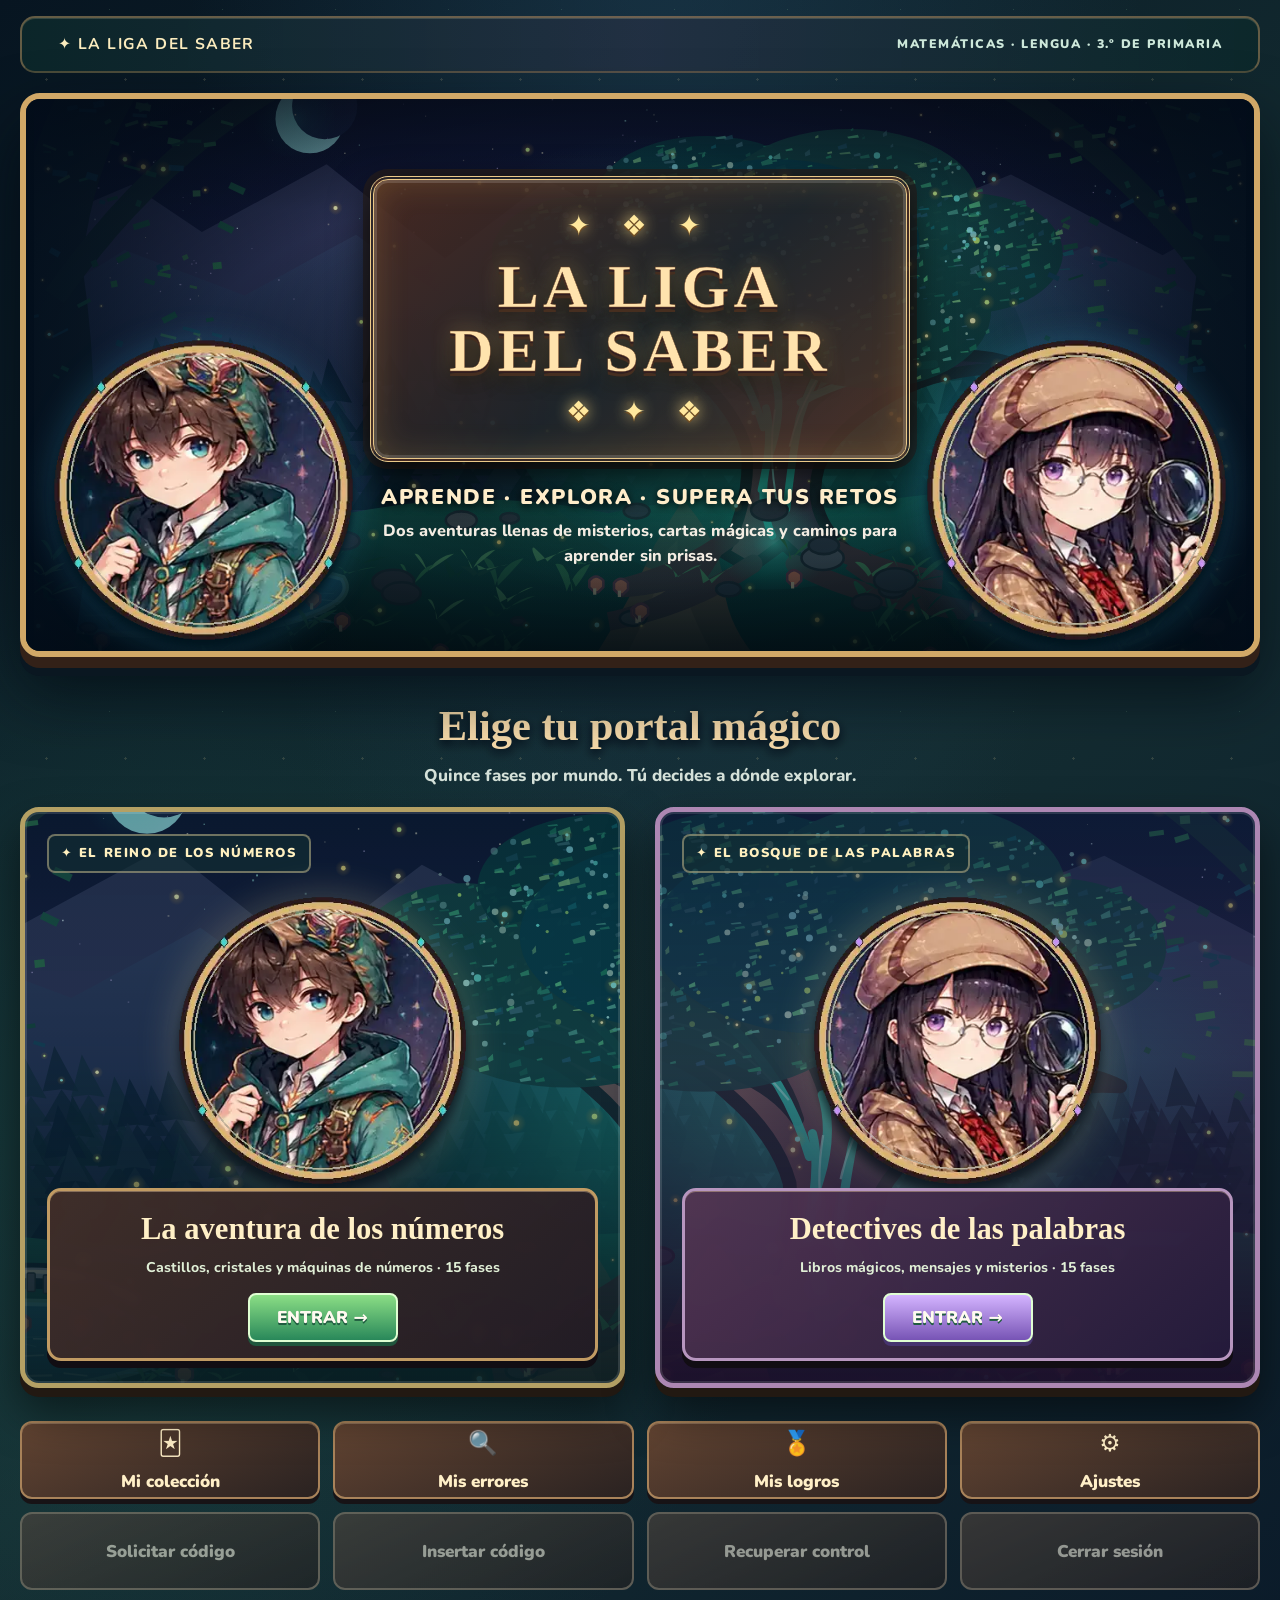
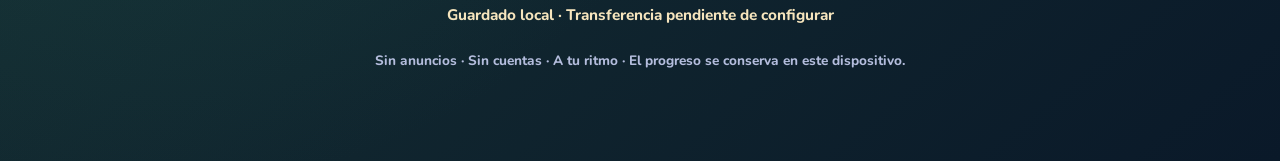
==== index.html @ 8eaca949 "art: show matched anime portraits throughout the game instead of simplified sprites" ====
<!doctype html>
<html lang="es"><head><meta charset="utf-8"><meta name="viewport" content="width=device-width,initial-scale=1,viewport-fit=cover"><meta name="theme-color" content="#112d2d">
<meta name="description" content="La Liga del Saber: aventuras mágicas de Matemáticas y Lengua, con 15 fases por asignatura y cartas coleccionables.">
<link rel="icon" type="image/svg+xml" href="./assets/favicon.svg"><title>La Liga del Saber · El bosque mágico</title>
<link rel="stylesheet" href="./estilos.css"><link rel="stylesheet" href="./visual.css"><link rel="stylesheet" href="./acabados.css"><link rel="stylesheet" href="./tema-pixel.css"><link rel="stylesheet" href="./mejora-v2.css"><link rel="manifest" href="./manifest.webmanifest"><link rel="stylesheet" href="./tema-ilustrado-v3.css">
</head><body class="home home-pixel">
<main class="homepage">
<header class="pixel-home-topbar"><strong>✦ LA LIGA DEL SABER</strong><small>MATEMÁTICAS · LENGUA · 3.º DE PRIMARIA</small></header>
<section class="pixel-hero" aria-labelledby="pixel-home-title">
<img class="pixel-home-guide tiko" src="./assets/personajes/tiko-retrato.webp" alt="" width="240" height="270" decoding="async">
<div class="pixel-hero-content"><div class="pixel-logo"><span class="pixel-star" aria-hidden="true">✦ ❖ ✦</span><h1 id="pixel-home-title">LA LIGA<br>DEL SABER</h1><span class="pixel-star" aria-hidden="true">❖ ✦ ❖</span></div>
<p class="pixel-slogan">APRENDE · EXPLORA · SUPERA TUS RETOS</p>
<p class="pixel-slogan-sub">Dos aventuras llenas de misterios, cartas mágicas y caminos para aprender sin prisas.</p></div>
<img class="pixel-home-guide nara" src="./assets/personajes/nara-retrato.webp" alt="" width="240" height="270" decoding="async">
</section>
<section aria-labelledby="portal-title"><div class="pixel-world-header"><h2 id="portal-title">Elige tu portal mágico</h2><p>Quince fases por mundo. Tú decides a dónde explorar.</p></div>
<div class="pixel-world-grid">
<a class="pixel-portal math" href="./matematicas-sda1.html" aria-label="Entrar en La aventura de los números, Matemáticas">
<span class="pixel-portal-label">✦ EL REINO DE LOS NÚMEROS</span><img class="pixel-portal-art" src="./assets/personajes/tiko-retrato.webp" alt="" width="240" height="270" decoding="async">
<div class="pixel-portal-footer"><h3>La aventura de los números</h3><p>Castillos, cristales y máquinas de números · 15 fases</p><span class="pixel-enter">ENTRAR →</span></div></a>
<a class="pixel-portal lang" href="./lengua-sda1.html" aria-label="Entrar en Detectives de las palabras, Lengua">
<span class="pixel-portal-label">✦ EL BOSQUE DE LAS PALABRAS</span><img class="pixel-portal-art" src="./assets/personajes/nara-retrato.webp" alt="" width="240" height="270" decoding="async">
<div class="pixel-portal-footer"><h3>Detectives de las palabras</h3><p>Libros mágicos, mensajes y misterios · 15 fases</p><span class="pixel-enter">ENTRAR →</span></div></a>
</div></section>
<nav class="pixel-home-menu" aria-label="Accesos a colección, errores, progreso y configuración">
<button type="button" data-liga-open="collection"><span aria-hidden="true">🃏</span>Mi colección</button>
<button type="button" data-liga-open="errors"><span aria-hidden="true">🔍</span>Mis errores</button>
<button type="button" data-liga-open="progress"><span aria-hidden="true">🏅</span>Mis logros</button>
<button type="button" data-liga-open="settings"><span aria-hidden="true">⚙️</span>Ajustes</button>
<button type="button" data-sync="request" disabled>Solicitar código</button><button type="button" data-sync="insert" disabled>Insertar código</button><button type="button" data-sync="recovery" disabled>Recuperar control</button><button type="button" data-sync="logout" disabled>Cerrar sesión</button></nav><p id="liga-sync-status" class="liga-sync-status" role="status">Guardado local. Transferencia pendiente de configurar.</p>
<footer class="pixel-home-footer">Sin anuncios · Sin cuentas · A tu ritmo · El progreso se conserva en este dispositivo.</footer>
</main><script src="./efectos.js"></script><script src="./datos-cartas.js"></script><script src="./coleccion.js"></script><script src="./sync-config.js"></script><script src="./sincronizacion.js"></script><script src="./pwa.js"></script></body></html>
---- estilos.css ----
@import url('https://fonts.googleapis.com/css2?family=Nunito:wght@400;500;600;700;800;900;1000&display=swap');
:root{font-family:Nunito,system-ui,-apple-system,"Segoe UI",sans-serif;color:#202747;font-size:17px;line-height:1.5;font-synthesis:none}
*{box-sizing:border-box}html{scroll-behavior:smooth}body{margin:0;min-height:100vh}button,input,textarea,select{font:inherit}button,a{ -webkit-tap-highlight-color:transparent}button{cursor:pointer}button:disabled{cursor:default;opacity:.65}a{color:inherit} :focus-visible{outline:4px solid #ffb83f!important;outline-offset:3px} [hidden]{display:none!important}
.home{background:radial-gradient(circle at 12% 5%,#26377c 0,transparent 28%),radial-gradient(circle at 95% 95%,#462c81 0,transparent 35%),#171b44;color:#fff}
.homepage{max-width:1120px;margin:auto;padding:25px 20px 35px}.home-stars{text-align:center;letter-spacing:27px;color:#ffcf75;opacity:.7}.home-header{text-align:center;margin:22px auto 38px}.eyebrow{display:inline-block;padding:7px 15px;border:1px solid #ffffff4d;border-radius:40px;font-size:.78rem;letter-spacing:.12em;font-weight:900;color:#fff3cc}.home-header h1{font-size:clamp(2.8rem,7vw,5.5rem);line-height:1.06;margin:16px auto;font-weight:1000;letter-spacing:-.06em}.home-header em{color:#ffcb69;font-style:normal}.home-header p{color:#d6def8;font-size:clamp(1rem,2.5vw,1.2rem);max-width:620px;margin:auto}
.world-grid{display:grid;grid-template-columns:repeat(2,minmax(0,1fr));gap:25px}.world-card{position:relative;overflow:hidden;display:flex;flex-direction:column;align-items:flex-start;background:#f2f7ff;color:#152f56;padding:25px 30px 28px;text-decoration:none;border-radius:30px;min-height:505px;box-shadow:0 17px 0 #0002,0 22px 50px #0005;transition:transform .2s}.world-card:hover{transform:translateY(-5px)}.math-world{background:linear-gradient(160deg,#dff8ff 0%,#eef7ff 55%,#b6dbff 100%)}.lang-world{background:linear-gradient(160deg,#ffdfec 0%,#fff1f5 60%,#edccff 100%)}.world-badge{font-weight:900;letter-spacing:.07em;font-size:.68rem;border-radius:20px;padding:8px 12px;background:#ffffffc0}.world-illustration{position:relative;align-self:center;width:min(100%,360px);height:190px;margin:16px 0 8px}.hero-planet{position:absolute;inset:22px 70px 8px;border-radius:45% 45% 42% 40%;background:linear-gradient(140deg,#ffdc71,#ff8a40);transform:rotate(-8deg);display:grid;place-items:center;font-weight:1000;font-size:2.6rem;letter-spacing:.05em;color:#633c12;box-shadow:inset -13px -15px 0 #e469352b,0 16px 23px #b6705760}.hero-planet.book{background:linear-gradient(140deg,#a577ff,#f47ca6);color:white;transform:rotate(8deg);border-radius:25px;box-shadow:inset -13px -12px 0 #623b9929,0 16px 23px #ac6a9f5e}.planet{position:absolute;z-index:2;display:grid;place-items:center;border-radius:50%;font-weight:1000;box-shadow:0 7px 18px #0002}.orbit-one{left:27px;top:6px;width:67px;height:67px;background:#fff;color:#4c66a3;font-size:2rem;transform:rotate(-12deg)}.orbit-two{right:21px;top:12px;width:55px;height:55px;background:#ffd666;color:#743a5f;font-size:2rem}.orbit-three{right:45px;bottom:4px;width:60px;height:60px;background:#fff;color:#bb4c83;font-size:2rem}.world-label{font-size:.75rem;font-weight:1000;letter-spacing:.13em;color:#5172a2}.lang-world .world-label{color:#92527c}.world-card h2{font-size:clamp(2.2rem,5vw,3.1rem);letter-spacing:-.05em;line-height:1.1;margin:7px 0;font-weight:1000}.world-card p{margin:7px 0 25px;font-weight:700;color:#576583;flex:1}.world-button{display:flex;justify-content:space-between;gap:12px;align-items:center;width:100%;padding:14px 17px;background:#315ddd;color:#fff;border-radius:15px;font-weight:1000;text-align:center;box-shadow:0 5px 0 #143a91}.lang-world .world-button{background:#9a4ab9;box-shadow:0 5px 0 #6a2789}.home-tip{max-width:700px;margin:36px auto 25px;border:1px solid #ffffff40;border-radius:16px;padding:14px 20px;text-align:center;color:#e4eaff}.homepage footer{text-align:center;color:#b4bddd;font-size:.8rem}
.game{--accent:#286bda;--dark:#173b79;--light:#e7f4ff;background:linear-gradient(145deg,#e7f4ff,#f7faff 43%,#fff3d8);color:#1a2d52}.lang-game{--accent:#9754c6;--dark:#673586;--light:#f6e9ff;background:linear-gradient(145deg,#f7ebff,#fff9ff 55%,#ffe9e0)}
.game-container{max-width:1050px;margin:auto;padding:16px 17px 60px}.game-header{background:#fff;border-radius:21px;padding:13px 18px;box-shadow:0 5px 22px #264b9117;display:flex;gap:14px;justify-content:space-between;align-items:center;flex-wrap:wrap}.brand{display:flex;align-items:center;gap:11px;text-decoration:none}.brand-logo{background:var(--accent);width:45px;height:45px;border-radius:14px;color:white;font-size:1.5rem;display:grid;place-items:center;box-shadow:0 4px 0 #0002}.brand strong{font-weight:1000;display:block;font-size:1.1rem;line-height:1.1}.brand small{font-size:.73rem;color:#78839a;font-weight:900;letter-spacing:.04em}.header-actions{display:flex;gap:9px;align-items:center;flex-wrap:wrap}.pill-info{background:var(--light);border-radius:20px;padding:7px 12px;color:var(--dark);font-weight:1000;font-size:.83rem}.icon-button{background:#f4f6fc;color:#324667;border:0;border-radius:11px;min-height:43px;padding:8px 12px;font-size:.85rem;font-weight:900}.icon-button:hover{background:#e8ebf9}.hero-game{text-align:center;padding:38px 10px 25px}.hero-game .overline{font-weight:1000;letter-spacing:.13em;font-size:.77rem;color:var(--accent)}.hero-game h1{font-size:clamp(2.2rem,5.4vw,4rem);line-height:1.1;letter-spacing:-.045em;font-weight:1000;margin:10px 0}.hero-game p{font-size:1.1rem;color:#60708d;max-width:640px;margin:13px auto}.mascot{display:inline-grid;place-items:center;margin:4px;background:linear-gradient(135deg,#ffde8d,#ff8f79);border-radius:35% 35% 40% 42%;width:105px;height:105px;transform:rotate(-5deg);font-size:3.6rem;box-shadow:0 10px 0 #be6b4d28}.lang-game .mascot{background:linear-gradient(135deg,#e4b1ff,#ffb0c4)}
.primary-btn,.secondary-btn,.choice,.tag-btn{border:0;border-radius:15px;padding:12px 19px;font-weight:1000;min-height:49px;transition:transform .15s,background .15s}.primary-btn{background:var(--accent);color:white;box-shadow:0 5px 0 color-mix(in srgb,var(--accent),#000 35%)}.primary-btn:hover:not(:disabled){transform:translateY(-2px)}.secondary-btn{background:white;color:var(--dark);border:2px solid #dbe3f2}.secondary-btn:hover:not(:disabled){background:var(--light)}.tag-btn{background:var(--light);color:var(--dark);padding:9px 15px;min-height:42px}.action-row{display:flex;gap:12px;align-items:center;justify-content:center;flex-wrap:wrap;margin-top:18px}
.menu-grid{display:grid;grid-template-columns:repeat(3,minmax(0,1fr));gap:15px;margin:19px auto}.menu-card{background:#fff;border:2px solid #e4e9f6;border-radius:24px;padding:22px 18px;text-align:left;min-height:172px;display:flex;flex-direction:column;align-items:flex-start;gap:9px;color:#1e3153;transition:transform .15s,border-color .15s;box-shadow:0 6px 0 #2139770d}.menu-card:hover{transform:translateY(-3px);border-color:var(--accent)}.menu-card .card-icon{font-size:2.25rem;line-height:1.1}.menu-card strong{font-size:1.16rem;line-height:1.2;font-weight:1000}.menu-card span:last-child{font-size:.85rem;color:#6b7792;line-height:1.3;font-weight:700}.section-title{margin:24px 0 15px;font-weight:1000;font-size:clamp(1.65rem,4vw,2.45rem);letter-spacing:-.03em}.section-lead{color:#667490;margin:0 0 20px}.back-line{display:flex;gap:10px;align-items:center;justify-content:space-between;margin:18px 0;flex-wrap:wrap}.level-grid{display:grid;grid-template-columns:repeat(2,minmax(0,1fr));gap:14px}.level-card{text-align:left;border:2px solid #e0e7f4;background:white;border-radius:20px;padding:18px 18px;min-height:140px;box-shadow:0 4px 0 #263e7210}.level-card:hover{border-color:var(--accent)}.level-card strong{font-weight:1000;font-size:1.1rem;display:block}.level-card .level-icon{font-size:2rem;margin-bottom:8px}.level-card small{font-weight:800;color:#7887a1}.level-card .meter{margin-top:12px}.meter{height:9px;border-radius:15px;background:#e6edf6;overflow:hidden}.meter span{display:block;height:100%;background:linear-gradient(90deg,#45cbb3,#1eaf8c);border-radius:15px}
.paper{background:#fff;border:2px solid #e3eaf7;border-radius:24px;padding:clamp(18px,4vw,38px);box-shadow:0 8px 35px #24437e14;margin:17px auto}.paper.narrow{max-width:780px}.lesson p{font-size:1.08rem}.lesson-example{background:#f4f7ff;border-left:5px solid var(--accent);border-radius:12px;padding:16px 20px;margin:18px 0;font-size:1.13rem}.lesson-example strong{color:var(--dark)}.lesson-example ul{padding-left:24px}.lesson h3{margin-top:20px;font-weight:1000}.q-top{display:flex;gap:15px;justify-content:space-between;align-items:center;flex-wrap:wrap}.q-steps{font-size:.84rem;color:#697993;font-weight:1000}.q-title{font-size:clamp(1.38rem,3.2vw,2rem);font-weight:1000;line-height:1.3;margin:23px 0 14px}.question-sub{color:#647591;font-weight:700;margin:0 0 16px}.question-visual{padding:17px;text-align:center;background:#f1f7ff;border:2px dashed #bfcef0;border-radius:15px;margin:16px 0;font-size:1.65rem;letter-spacing:.08em;font-weight:1000;white-space:pre-line}.lang-game .question-visual{background:#fcf4ff;border-color:#e8c9f7}.options{display:grid;grid-template-columns:repeat(2,minmax(0,1fr));gap:12px;margin:20px 0}.choice{background:#f6f8ff;color:#203357;border:2px solid #dfe6f4;text-align:center;min-height:59px;font-size:1.04rem}.choice:hover:not(:disabled){border-color:var(--accent);background:var(--light)}.choice.selected{background:var(--light);border-color:var(--accent)}.choice.correct{background:#e3faed;border-color:#3dbb7b;color:#126944}.choice.incorrect{background:#fff0f0;border-color:#e98c8c;color:#a22b2b}.field{width:100%;padding:13px 16px;border-radius:14px;border:2px solid #d0dced;color:#203357;font-size:1.3rem;font-weight:800;background:#fff;min-height:55px}.field:focus{border-color:var(--accent);outline:none}.field.long{font-size:1.03rem;min-height:145px;resize:vertical;line-height:1.7}.field::placeholder{color:#9eaac0}.feedback{margin:18px 0 4px;padding:16px 18px;border-radius:16px;background:#eef8ff;border:1px solid #b9d9fa;font-weight:800}.feedback.ok{background:#ebfbf1;border-color:#a1dec0;color:#14684b}.feedback.bad{background:#fff6e7;border-color:#f5d79d;color:#76531e}.feedback p{margin:6px 0 0;font-weight:700}.feedback small{font-weight:700}.help-text{background:#fff8db;border:1px solid #ffe39e;border-radius:13px;padding:12px 15px;margin:12px 0;font-weight:800}.progress-row{display:flex;justify-content:space-between;gap:10px;align-items:center;font-size:.9rem;font-weight:900;color:#697894}.progress-row .meter{width:min(420px,50%)}.reading{font-size:1.16rem;line-height:1.85;white-space:pre-line;background:#fffdf7;padding:23px;border-radius:16px;border:1px solid #f1e7cc;max-height:440px;overflow:auto}.reading::first-letter{font-size:1.55em;font-weight:1000;color:var(--accent)}.dictation-guide{font-size:.86rem;color:#657491}.score-big{font-size:clamp(3rem,9vw,5.4rem);font-weight:1000;color:var(--accent);line-height:1.3}.result-list{margin-top:18px;display:grid;gap:12px}.result-item{border-radius:14px;padding:14px;background:#f5f7fc;line-height:1.4}.result-item b{display:block;margin-bottom:3px}.badge-star{font-size:2rem}.stat-grid{display:grid;grid-template-columns:repeat(3,1fr);gap:12px}.stat{background:var(--light);border-radius:16px;padding:18px;text-align:center}.stat strong{display:block;font-size:1.8rem;font-weight:1000;color:var(--dark)}.stat small{font-weight:800;color:#5b7088}.small-note{font-size:.84rem;color:#73809a}.filter-row{display:flex;flex-wrap:wrap;gap:9px}.tick{display:flex;align-items:center;gap:10px;padding:13px;border:1px solid #e5eaf4;border-radius:12px;background:#f9fbff;font-weight:800}.tick input{width:22px;height:22px;accent-color:var(--accent)}.mini-label{display:block;margin:9px 0;font-size:.9rem;font-weight:900;color:#506381}.hint-tools{margin:13px 0;display:flex;flex-wrap:wrap;gap:9px}.footer-nav{margin:45px auto;text-align:center;font-size:.82rem;color:#8492a8}.footer-nav a{color:var(--dark);font-weight:900}.error-banner{max-width:700px;margin:30px auto;background:#fff3f3;border:2px solid #e8a1a1;padding:25px;border-radius:18px;color:#862d2d}
@media(max-width:800px){.menu-grid{grid-template-columns:repeat(2,minmax(0,1fr))}.world-grid{gap:14px}.world-card{padding:22px;min-height:480px}}
@media(max-width:630px){.world-grid{grid-template-columns:1fr;max-width:450px;margin:auto}.home-header{margin:16px auto 28px}.home-stars{letter-spacing:12px}.world-card{min-height:0}.world-illustration{height:160px}.hero-planet{inset:15px 75px 5px}.game-container{padding:10px 11px 42px}.game-header{padding:10px}.header-actions{gap:5px}.pill-info{padding:6px 9px}.hero-game{padding:25px 5px 17px}.menu-grid{gap:10px}.menu-card{padding:15px 12px;min-height:155px}.level-grid{grid-template-columns:1fr}.paper{padding:19px 15px;border-radius:18px}.options{grid-template-columns:1fr;gap:9px}.stat-grid{grid-template-columns:1fr 1fr}.q-title{margin-top:19px}.reading{font-size:1.07rem;padding:14px}.brand strong{font-size:.92rem}.brand small{font-size:.65rem}}
@media(max-width:370px){.menu-grid{grid-template-columns:1fr}.menu-card{min-height:115px}.stat-grid{grid-template-columns:1fr}.header-actions{width:100%;justify-content:space-between}}
@media(prefers-reduced-motion:reduce){*,*:before,*:after{animation:none!important;transition:none!important;scroll-behavior:auto!important}}

.memory-grid{display:grid;grid-template-columns:repeat(4,minmax(0,1fr));gap:11px;margin:22px 0}.memory-card{border:2px solid #c9d5ed;border-radius:16px;background:linear-gradient(140deg,var(--light),#fff);min-height:100px;padding:12px;font-weight:1000;font-size:clamp(.9rem,2.5vw,1.17rem);color:var(--dark);box-shadow:0 5px 0 #14255b16;overflow-wrap:anywhere}.memory-card:not(:disabled):hover{transform:translateY(-2px);border-color:var(--accent)}.memory-card.memory-found{background:#dff9ec;color:#146e43;border-color:#7cdab1;opacity:1}@media(max-width:630px){.memory-grid{grid-template-columns:repeat(2,minmax(0,1fr))}.memory-card{min-height:100px}}
---- visual.css ----
/* La Liga del Saber · rediseño visual 2026. Base funcional en estilos.css */
:root{--font-display:"Nunito",system-ui,-apple-system,"Segoe UI",sans-serif;font-family:var(--font-display);font-optical-sizing:auto}
body{overflow-x:hidden}a,button{-webkit-tap-highlight-color:transparent}a:focus-visible,button:focus-visible,input:focus-visible,textarea:focus-visible{outline:3px solid #ffbd43;outline-offset:4px}
.home-v2{position:relative;isolation:isolate;overflow:hidden;min-height:100vh;background:radial-gradient(ellipse at 50% -18%,#465dac 0,transparent 52%),radial-gradient(ellipse at 6% 56%,#254778 0,transparent 34%),radial-gradient(ellipse at 103% 60%,#45275e 0,transparent 38%),#161a41;color:#f8f9ff}
.home-v2:before{content:"";position:absolute;z-index:-1;inset:0;opacity:.31;background-image:radial-gradient(circle,#fff 1.3px,transparent 2px),radial-gradient(circle,#f8d27f 1px,transparent 2px);background-size:121px 107px,173px 157px;background-position:11px 18px,76px 67px}
.home-v2:after{content:"";pointer-events:none;position:absolute;z-index:-1;width:900px;height:340px;left:50%;transform:translateX(-50%);bottom:-220px;border-radius:50%;background:#607cd7;filter:blur(110px);opacity:.17}
.ambient{position:absolute;z-index:-1;pointer-events:none;border-radius:50%;filter:blur(7px);opacity:.25}.ambient-a{width:240px;height:240px;top:17%;left:-130px;background:#72baff}.ambient-b{width:290px;height:290px;right:-180px;top:22%;background:#c996ff}
.home-v2 .homepage{max-width:1230px;padding:23px 26px 34px}
.home-topbar{display:flex;align-items:center;justify-content:space-between;gap:18px;padding:3px 4px 16px;border-bottom:1px solid #ffffff21}
.topbar-logo{display:inline-flex;align-items:center;gap:11px;font-size:.96rem;font-weight:1000;letter-spacing:.07em;text-decoration:none;color:#f1eefe}
.topbar-logo b{color:#ffc966}.logo-symbol{width:37px;height:37px;display:grid;place-items:center;background:linear-gradient(150deg,#fff3a9,#ffc25f 50%,#e67f50);border:2px solid #fff4cb;border-radius:12px;box-shadow:0 4px 0 #b36f43,0 8px 20px #0003;color:#7f4c4f}
.topbar-course{color:#f7eecb;font-weight:1000;font-size:.74rem;letter-spacing:.13em}.topbar-course span{color:#ffbd6f;margin:0 7px}
.home-v2 .home-header{margin:42px auto 33px;text-align:center;max-width:1000px}
.home-kicker{font-size:.79rem;font-weight:1000;letter-spacing:.18em;color:#e9d9fd}.home-kicker .sparkle{color:#ffcb67;padding:0 10px;font-size:1.04rem}
.home-v2 .home-header h1{font-size:clamp(2.9rem,6.1vw,5.9rem);font-weight:1000;letter-spacing:-.062em;line-height:1.08;margin:17px auto 17px;text-shadow:0 6px 28px #060e4180}
.home-v2 .home-header h1 em{font-style:normal;background:linear-gradient(180deg,#fff0b5 12%,#ffd07b 45%,#f59a6d 95%);-webkit-background-clip:text;background-clip:text;color:transparent;text-shadow:none}
.home-v2 .home-header p{color:#d5daf2;font-size:clamp(1rem,2.1vw,1.17rem);max-width:695px;line-height:1.65;margin:0 auto}
.hero-stars{display:inline-flex;align-items:center;gap:13px;color:#c2c7e4;font-size:.73rem;letter-spacing:.14em;font-weight:1000;margin-top:20px}.hero-stars .star-shape{color:#ffd87d;font-size:1.1rem}.dot-sep{color:#ffbf81}
.home-v2 .world-grid{grid-template-columns:repeat(2,minmax(0,1fr));gap:30px;max-width:1120px;margin:0 auto}
.home-v2 .world-card{display:block;position:relative;padding:0;min-height:0;border-radius:30px;border:1px solid #ffffff88;overflow:hidden;box-shadow:0 11px 0 #0003,0 30px 70px #070c2878;transition:transform .22s ease,box-shadow .22s ease;background:#fff;color:#253052}
.home-v2 .world-card:hover{transform:translateY(-6px);box-shadow:0 16px 0 #0002,0 36px 75px #080d3a9c}
.home-v2 .math-world{border-color:#b3eaff;background:#eaf6ff}.home-v2 .lang-world{border-color:#f7d4ff;background:#fff0fa}
.world-art{position:relative;isolation:isolate;display:grid;place-items:center;height:clamp(245px,25vw,310px);overflow:hidden}
.math-world .world-art{background:radial-gradient(ellipse at 55% 65%,#d8f7ff 0,#c5edff 48%,#77c5fb 100%)}
.lang-world .world-art{background:radial-gradient(ellipse at 55% 60%,#fce0ff 0,#edccff 50%,#b595e8 100%)}
.world-art:after{content:"";position:absolute;inset:auto 0 0;height:70px;background:linear-gradient(transparent,#eaf6ff);z-index:2;pointer-events:none}.lang-world .world-art:after{background:linear-gradient(transparent,#fff0fa)}
.world-art img{display:block;position:relative;z-index:1;width:100%;height:100%;object-fit:contain;filter:drop-shadow(0 16px 10px #2624691d);transform:scale(1.06);transition:transform .4s cubic-bezier(.25,1,.4,1)}.world-card:hover .world-art img{transform:scale(1.11) translateY(-4px)}
.world-number{position:absolute;z-index:3;top:20px;left:21px;font-size:.89rem;font-weight:1000;letter-spacing:.06em;background:#ffffffd9;color:#4569a0;padding:6px 12px;border-radius:99px;box-shadow:0 3px 12px #5066a41e}.lang-world .world-number{color:#965dae}
.floating-light{position:absolute;inset:5% 15%;z-index:0;border-radius:50%;filter:blur(30px)}.light-a{background:#fbfffcb2}.light-b{background:#fff8ffa8}
.world-banner{position:absolute;bottom:5px;left:22px;right:22px;z-index:4;font-size:.69rem;letter-spacing:.12em;font-weight:1000;color:#527bb1}.world-banner span{color:#eab14a;padding-right:7px}.lang-world .world-banner{color:#925eaa}
.world-card-body{position:relative;padding:14px 27px 27px;display:flex;flex-direction:column;min-height:275px}
.home-v2 .world-badge{align-self:flex-start;background:#d4efff;border:1px solid #b1dcf4;border-radius:40px;padding:6px 12px;font-size:.68rem;color:#286797;font-weight:1000;letter-spacing:.09em}
.lang-world .world-badge{background:#f3d5f9;border-color:#e9baf3;color:#8a478b}
.home-v2 .world-card h2{font-size:clamp(2.15rem,3.7vw,3.1rem);letter-spacing:-.05em;margin:9px 0 6px;line-height:1.1;color:#244373}
.home-v2 .lang-world h2{color:#753c8e}.world-title-spark{font-size:.45em;vertical-align:middle;color:#edb34d}
.home-v2 .world-card p{margin:3px 0 16px;color:#65718a;font-size:.98rem;line-height:1.48;flex:0;font-weight:700;min-height:54px}
.world-features{display:flex;gap:6px;flex-wrap:wrap;align-items:center;margin-bottom:23px}.world-features span{display:inline-flex;align-items:center;background:#f7fbff;border:1px solid #d3e9fb;color:#4070a1;font-size:.7rem;font-weight:1000;border-radius:100px;padding:5px 10px}.lang-world .world-features span{background:#fff8ff;border-color:#e9d5ed;color:#945ca4}
.home-v2 .world-button{margin-top:auto;display:flex;align-items:center;justify-content:space-between;padding:13px 13px 13px 22px;border-radius:16px;border:1px solid #2461b9;background:linear-gradient(180deg,#457de3,#285cc1);color:white;box-shadow:0 5px 0 #164899,0 8px 20px #2b5ca337;min-height:63px;letter-spacing:.01em;text-align:left;font-size:1.03rem;font-weight:1000}.lang-world .world-button{border-color:#8b48b4;background:linear-gradient(180deg,#bd70e3,#9251bc);box-shadow:0 5px 0 #68278c,0 8px 20px #8a48ad30}
.round-arrow{display:grid;place-items:center;width:37px;height:37px;background:#ffffff24;border-radius:12px;font-size:1.5rem;line-height:1;border:1px solid #ffffff35}
.home-v2 .home-tip{max-width:820px;margin:37px auto 27px;display:flex;align-items:center;text-align:left;gap:16px;color:#eff0ff;background:#ffffff0d;border:1px solid #ffffff2e;border-radius:22px;padding:16px 22px}.tip-icon{width:45px;height:45px;flex:none;border-radius:14px;background:#ffffff1b;display:grid;place-items:center;font-size:1.45rem}.home-tip strong,.home-tip div span{display:block}.home-tip strong{font-size:.92rem}.home-tip div span{font-size:.82rem;color:#b8c5e5;line-height:1.5}.home-footer{display:flex;justify-content:space-between;gap:10px;font-size:.78rem;font-weight:800;color:#9faed4;border-top:1px solid #ffffff19;padding-top:24px}

/* Inner game: floating quest world and centered header */
.game{--accent:#2e72cb;--accent-deep:#164b97;--soft-accent:#e5f4ff;--ink:#1b3559;background:radial-gradient(circle at 8% 4%,#d1edff 0,transparent 29%),radial-gradient(circle at 94% 35%,#f9edc1 0,transparent 30%),linear-gradient(165deg,#deefff 0,#f5faff 57%,#ecf1ff 100%)!important;color:#263753;min-height:100vh;position:relative;isolation:isolate}
.lang-game{--accent:#9551bc;--accent-deep:#773597;--soft-accent:#f8eaff;--ink:#4d2f6d;background:radial-gradient(circle at 7% 5%,#f1d9ff 0,transparent 29%),radial-gradient(circle at 96% 31%,#ffe5e9 0,transparent 30%),linear-gradient(160deg,#f5e6ff,#fffbfd 57%,#f5eaff)!important}
.game:before{content:"";position:absolute;z-index:-1;inset:0;background:radial-gradient(circle,#99a7cd 1px,transparent 1.5px);background-size:52px 52px;opacity:.13;pointer-events:none}
.game .game-container{max-width:1160px;padding:16px 18px 65px}
.game .game-header{position:relative;z-index:10;display:grid;grid-template-columns:minmax(0,1fr) auto minmax(0,1fr);gap:16px;align-items:center;padding:13px 18px;min-height:86px;background:linear-gradient(145deg,#fff,#f9fcff);border:1px solid #fff;box-shadow:0 7px 0 #7593c315,0 15px 44px #25457318;border-radius:23px}
.lang-game .game-header{background:linear-gradient(145deg,#fff,#fffbff)}
.game .brand{width:100%;min-width:0;gap:11px;text-decoration:none}.game .brand strong{font-weight:1000;font-size:1.09rem;color:var(--ink);line-height:1.2}.game .brand small{font-size:.65rem;color:var(--accent);letter-spacing:.11em;font-weight:1000}.game .brand-logo{background:linear-gradient(145deg,#76c7ff,var(--accent));border-radius:16px;box-shadow:0 5px 0 var(--accent-deep),0 8px 16px #0002;border:2px solid #e0f8ff;width:50px;height:50px;flex:none}.lang-game .brand-logo{background:linear-gradient(145deg,#dd9bf1,var(--accent));border-color:#f8e3ff}
.game .header-main-menu{grid-column:2;justify-self:center;display:inline-flex;align-items:center;justify-content:center;gap:10px;padding:12px 22px;background:linear-gradient(180deg,#fff7d9,#ffdd82 100%);border:2px solid #fff8e6;border-radius:16px;box-shadow:0 5px 0 #c38f37,0 10px 18px #cba34a35;color:#63461a;font-size:.91rem;font-weight:1000;text-decoration:none;white-space:nowrap;min-height:48px;transition:transform .15s}
.game .header-main-menu:hover{transform:translateY(-2px)}.game .header-main-menu .menu-glyph{font-size:1.1rem}
.game .header-actions{grid-column:3;justify-self:end;justify-content:flex-end;gap:8px;flex-wrap:nowrap}
.game .pill-info{white-space:nowrap;padding:8px 12px;border-radius:100px;background:#f5f1dc;color:#8e6928;border:1px solid #f7e1a4;box-shadow:inset 0 1px 0 #fff;font-weight:1000;font-size:.8rem}
.game .icon-button{border:1px solid #dce6f7;background:linear-gradient(180deg,#fff,#f0f6ff);color:var(--accent-deep);box-shadow:0 3px 0 #cad7ea;border-radius:12px;padding:9px 12px;min-height:47px;font-size:.79rem;font-weight:1000;white-space:nowrap}
.lang-game .icon-button{background:linear-gradient(180deg,#fff,#fbf1ff);border-color:#ead7f6}
.game .icon-button:hover{background:var(--soft-accent)}
.game .hero-game{position:relative;overflow:hidden;isolation:isolate;display:flex;align-items:center;justify-content:space-between;gap:12px;min-height:275px;margin:25px 0 28px;border-radius:29px;border:1px solid #ffffffa8;text-align:left;padding:35px 38px;background:radial-gradient(ellipse at 72% 39%,#b9eaff 0,transparent 46%),linear-gradient(135deg,#e3f5ff,#f3fbff 58%,#ccecf6);box-shadow:0 8px 0 #97b8d424,0 20px 40px #25628c20}
.lang-game .hero-game{background:radial-gradient(ellipse at 71% 32%,#efd2ff 0,transparent 47%),linear-gradient(135deg,#fbe7ff,#fff5ff 57%,#f4d3f4)}
.game .hero-game:before{content:"";position:absolute;z-index:-1;inset:0;opacity:.42;background-image:radial-gradient(circle,#fff 3px,transparent 4px);background-size:73px 73px;transform:rotate(-7deg)}
.game .hero-copy{position:relative;z-index:2;max-width:580px}
.game .hero-game .overline{font-size:.72rem;color:var(--accent-deep);font-weight:1000;letter-spacing:.14em;background:#ffffffab;border:1px solid #ffffffb8;display:inline-flex;padding:8px 14px;border-radius:99px}
.game .hero-game h1{font-weight:1000;font-size:clamp(2.1rem,4.2vw,3.75rem);line-height:1.04;letter-spacing:-.056em;margin:15px 0 10px;color:var(--accent-deep);text-shadow:0 2px 0 #fff9}
.game .hero-game p{font-size:1.06rem;font-weight:750;color:#637896;max-width:520px;line-height:1.55;margin:0 0 19px}
.lang-game .hero-game p{color:#83638d}
.game .game-hero-art{position:absolute;z-index:1;right:-5px;bottom:-16px;width:min(52%,520px);height:110%;object-fit:contain;object-position:center bottom;filter:drop-shadow(0 12px 12px #2b528a14);pointer-events:none}
.game .mascot{display:none}
.game .menu-grid{grid-template-columns:repeat(3,minmax(0,1fr));gap:18px;margin:20px auto}
.game .menu-card{position:relative;isolation:isolate;overflow:hidden;min-height:181px;padding:24px 21px 22px;border:1px solid #fff;border-radius:23px;background:linear-gradient(160deg,#fff,#f7fbff);box-shadow:0 7px 0 #a5b7da36,0 13px 27px #3d65a414;transition:transform .18s,box-shadow .18s,border-color .18s}
.game .menu-card:before{content:"";position:absolute;z-index:-1;width:180px;height:180px;border-radius:50%;right:-65px;top:-68px;background:#e3efff;opacity:.63}
.game .menu-card:nth-child(3n+2):before{background:#f7e7ff}.game .menu-card:nth-child(3n+3):before{background:#fff0cb}
.game .menu-card:after{content:"↗";position:absolute;right:20px;bottom:17px;border-radius:9px;background:#eff4ff;border:1px solid #e2e9f8;display:grid;place-items:center;width:27px;height:27px;color:#8495ae;font-weight:1000}
.game .menu-card:hover{transform:translateY(-4px);border-color:#b4d7ff;box-shadow:0 9px 0 #a4b7d43d,0 20px 34px #43659d2d}
.game .menu-card .card-icon{width:67px;height:67px;display:grid;place-items:center;background:linear-gradient(150deg,#e0f6ff,#fff);border:2px solid #fff;border-radius:20px;box-shadow:0 4px 0 #c4d5ed,0 8px 16px #7091c522;font-size:2.3rem;margin-bottom:7px}
.game .menu-card:nth-child(3n+2) .card-icon{background:linear-gradient(145deg,#f3e6ff,#fff)}.game .menu-card:nth-child(3n+3) .card-icon{background:linear-gradient(145deg,#fff0d0,#fff)}
.game .menu-card strong{color:var(--accent-deep);font-size:1.16rem;letter-spacing:-.015em;font-weight:1000}
.game .menu-card span:last-child{font-size:.84rem;max-width:90%;line-height:1.45;color:#74849f;font-weight:750}
.game .section-title{font-size:clamp(1.65rem,3.5vw,2.75rem);font-weight:1000;letter-spacing:-.047em;line-height:1.17;color:var(--accent-deep);margin:26px 0 11px}
.game .section-lead{font-weight:750;line-height:1.5;color:#6c7d97}
.game .back-line{margin:25px 0 16px}
.game .level-grid{gap:18px}
.game .level-card{position:relative;isolation:isolate;overflow:hidden;border:1px solid #fff;background:linear-gradient(145deg,#fff,#f5faff);border-radius:23px;min-height:168px;padding:22px 24px;box-shadow:0 6px 0 #b6c3dd46,0 11px 22px #3e5b9217;transition:transform .15s,box-shadow .15s}
.game .level-card:before{content:"";position:absolute;z-index:-1;right:-42px;top:-38px;width:160px;height:155px;border-radius:50%;background:#e5f5ff}
.game .level-card:nth-child(even):before{background:#f4e8ff}.game .level-card:nth-child(3n):before{background:#fff1d9}
.game .level-card:hover{transform:translateY(-3px);border-color:#cae2f7;box-shadow:0 8px 0 #b6c3dd46,0 15px 25px #3e5b922c}
.game .level-card .level-icon{display:grid;place-items:center;width:67px;height:67px;border-radius:20px;background:linear-gradient(150deg,#e3f4ff,#fff);border:2px solid #fff;box-shadow:0 4px 0 #c5dbed;font-size:2.25rem;margin-bottom:12px}
.game .level-card strong{color:var(--accent-deep);font-size:1.12rem;font-weight:1000}
.game .level-card small{font-size:.84rem;line-height:1.4;color:#72809a;font-weight:750}
.game .meter{height:10px;border-radius:20px;background:#e8eff8;box-shadow:inset 0 2px 2px #9faccc20}
.game .meter span{background:linear-gradient(90deg,#6bd4a2,#2aaa86);box-shadow:0 0 7px #56cfad69}
.game .paper{background:linear-gradient(155deg,#fff,#fbfdff);border:1px solid #fff;border-radius:25px;box-shadow:0 8px 0 #b7c6e43b,0 16px 34px #4262971b}
.lang-game .paper{background:linear-gradient(155deg,#fff,#fffaff)}
.game .paper h2,.game .paper h3{color:var(--accent-deep)}
.game .lesson-example{background:linear-gradient(120deg,var(--soft-accent),#fff);border-left:5px solid var(--accent);border-radius:15px;box-shadow:inset 0 0 0 1px #d4e4f534;color:#334365}
.game .question-visual{border-radius:19px;background:linear-gradient(135deg,#e5f6ff,#f6fbff);border:2px dashed #aad6f4;padding:22px 17px;box-shadow:inset 0 0 22px #b9e7ff47}
.lang-game .question-visual{background:linear-gradient(135deg,#f7e6ff,#fffbff);border-color:#e9baf6}
.game .reading{border-radius:20px;background:repeating-linear-gradient(to bottom,#fffefa 0px,#fffefa 36px,#e4edfa 37px,#fffefa 38px);border:1px solid #e3e3dc;box-shadow:inset 0 0 12px #dedcc320}
.game .primary-btn{border:1px solid color-mix(in srgb,var(--accent),white 18%);background:linear-gradient(180deg,color-mix(in srgb,var(--accent),white 19%),var(--accent));border-radius:15px;padding:13px 22px;box-shadow:0 5px 0 var(--accent-deep),0 9px 18px #4069a123;color:#fff;font-weight:1000}
.game .secondary-btn{border:2px solid #e1e8f5;border-radius:15px;background:linear-gradient(180deg,#fff,#f7faff);box-shadow:0 4px 0 #d1daeb;color:var(--accent-deep);font-weight:1000}
.game .tag-btn{background:linear-gradient(180deg,#f3faff,#dfecff);border:1px solid #d3e2f6;box-shadow:0 3px 0 #c6d6ec;border-radius:12px;color:var(--accent-deep)}
.game .choice{border:2px solid #dce8f9;border-radius:17px;background:linear-gradient(160deg,#fff,#f2f7ff);box-shadow:0 4px 0 #c7d7ec;color:#26395a}
.game .choice:hover:not(:disabled){background:#eaf6ff;border-color:#82b7f2}.game .choice.correct{background:linear-gradient(160deg,#edfff2,#cdf7dd);border-color:#38bd77;color:#166c43}.game .choice.incorrect{background:linear-gradient(160deg,#fff0f0,#ffe0e0);border-color:#eb9393;color:#a42d35}
.game .feedback{border-radius:17px}.game .stat{border-radius:18px;border:1px solid #fff;box-shadow:inset 0 1px 0 #fff,0 3px 0 #c7d9e776}.game .stat strong{font-weight:1000}
.game .memory-card{border-radius:20px;box-shadow:0 5px 0 #b8c8e0;background:linear-gradient(140deg,#fff,#edf5ff)}.game .footer-nav{color:#7f8ca5}
@media(max-width:1000px){.game .game-header{grid-template-columns:minmax(0,1fr) auto;gap:12px}.game .header-main-menu{grid-column:1/3;grid-row:2;justify-self:center;min-width:220px}.game .header-actions{grid-column:2;grid-row:1}.game .brand{grid-column:1;grid-row:1}.game .game-hero-art{width:49%}.game .hero-copy{max-width:58%}}
@media(max-width:800px){.home-v2 .world-grid{gap:18px}.world-card-body{padding:14px 19px 23px}.home-v2 .world-card h2{font-size:2.15rem}.world-art{height:245px}.game .menu-grid{gap:14px;grid-template-columns:repeat(2,minmax(0,1fr))}.game .menu-card{min-height:175px}}
@media(max-width:650px){.home-v2 .homepage{padding:16px 15px 35px}.topbar-course{font-size:.62rem}.topbar-logo{font-size:.75rem;letter-spacing:.045em}.home-v2 .home-header{margin:32px auto 29px}.home-v2 .home-header h1{font-size:clamp(2.25rem,9vw,3.4rem)}.home-kicker{font-size:.65rem;letter-spacing:.07em}.home-kicker .sparkle{padding:0 4px}.hero-stars{font-size:.59rem;gap:7px;letter-spacing:.07em}.home-v2 .world-grid{grid-template-columns:1fr;max-width:470px;margin:auto;gap:27px}.world-art{height:240px}.home-v2 .world-card p{min-height:0}.world-card-body{min-height:255px}.home-v2 .home-tip{margin-top:27px;padding:14px 15px}.home-footer{flex-direction:column;text-align:center}.game .game-container{padding:10px 10px 42px}.game .game-header{padding:10px 12px;border-radius:17px;gap:11px}.game .header-actions{gap:5px}.game .brand-logo{width:40px;height:40px;font-size:1.2rem;border-radius:12px}.game .brand strong{font-size:.88rem}.game .brand small{font-size:.58rem}.game .pill-info{font-size:.75rem;padding:7px 9px}.game .icon-button{font-size:.74rem;padding:7px 8px;min-height:40px}.game .header-main-menu{width:100%;font-size:.86rem;min-height:43px;box-shadow:0 4px 0 #c38f37;padding:9px}.game .hero-game{padding:24px 22px 144px;min-height:330px;margin:17px 0 20px;align-items:flex-start;border-radius:22px}.game .hero-copy{max-width:100%}.game .hero-game h1{font-size:clamp(2rem,7vw,2.65rem);max-width:500px}.game .hero-game p{font-size:.94rem;max-width:420px}.game .game-hero-art{width:min(68%,340px);height:210px;right:-8px;bottom:-38px;object-fit:contain}.game .menu-grid{gap:10px}.game .menu-card{min-height:165px;padding:17px 14px;border-radius:19px}.game .menu-card .card-icon{width:55px;height:55px;font-size:1.8rem;border-radius:16px}.game .menu-card strong{font-size:1rem}.game .menu-card span:last-child{font-size:.75rem}.game .menu-card:after{right:9px;bottom:11px;width:23px;height:23px}.game .level-card{min-height:150px;padding:18px 19px}.game .paper{border-radius:20px}.game .section-title{margin:19px 0 11px}}
@media(max-width:410px){.game .brand small{display:none}.game .brand strong{font-size:.86rem}.game .header-actions .icon-button{font-size:.7rem;padding:7px}.game .menu-card{min-height:156px}.game .hero-game{padding-bottom:120px;min-height:318px}.game .game-hero-art{height:175px;bottom:-24px}.world-art{height:220px}}
@media(max-width:340px){.game .menu-grid{grid-template-columns:1fr}.game .game-header{grid-template-columns:1fr}.game .brand{grid-row:1;grid-column:1}.game .header-actions{grid-row:2;grid-column:1;justify-self:center}.game .header-main-menu{grid-row:3;grid-column:1}.topbar-course{display:none}}
@media(prefers-reduced-motion:reduce){.home-v2 .world-card,.world-art img,.game .menu-card,.game .level-card,.game .header-main-menu{transition:none!important}.home-v2 .world-card:hover,.world-card:hover .world-art img,.game .menu-card:hover,.game .level-card:hover{transform:none!important}}
---- acabados.css ----
/* Identidad visual ilustrada · La Liga del Saber · octubre 2026
   Contenido y motores de juego sin cambios pedagógicos. */
:root{--medal-gold:#f9c66b}
.adventure-icon{width:100%;height:100%;display:block;overflow:visible;flex:none;filter:drop-shadow(0 3px 3px #23476a20)}
.home-v2 .world-art{overflow:hidden}
.home-v2 .world-emblem{position:absolute;z-index:5;right:19px;top:15px;width:101px;height:101px;filter:drop-shadow(0 11px 13px #2342694d);transform:rotate(9deg);transition:transform .24s}
.home-v2 .lang-world .world-emblem{transform:rotate(-10deg)}
.home-v2 .world-card:hover .world-emblem{transform:rotate(0deg) scale(1.06)}
.home-v2 .world-art:before{content:"";pointer-events:none;position:absolute;z-index:0;inset:0;background:radial-gradient(ellipse at 49% 49%,#fff8 0,transparent 61%);mix-blend-mode:screen}
.home-v2 .world-art .world-number{font-weight:1000;border:2px solid #fff9;box-shadow:0 3px 0 #abc2df4b,0 7px 14px #33527820}
.home-v2 .world-card{box-shadow:0 11px 0 #080f2833,0 30px 70px #060b2461,inset 0 1px 0 #fff}
.home-v2 .world-button{position:relative;overflow:hidden}
.home-v2 .world-button:after{content:"";position:absolute;inset:0;background:linear-gradient(130deg,transparent 33%,#ffffff29 50%,transparent 68%);transform:translateX(-150%);transition:transform .45s}
.home-v2 .world-card:hover .world-button:after{transform:translateX(150%)}
.game .brand-logo{background:linear-gradient(140deg,#fff,#eaf5ff);border:2px solid #fff;box-shadow:0 4px 0 #bdd3e8,0 9px 17px #315a8f2b;display:grid;place-items:center;padding:0}
.game.lang-game .brand-logo{background:linear-gradient(140deg,#fff,#faeeff);border-color:#fff}
.game .brand-logo .brand-icon{width:51px;height:51px;max-width:none;filter:drop-shadow(0 2px 2px #213e6333)}
.game .header-main-menu{position:relative;overflow:hidden;box-shadow:0 5px 0 #ba863b,0 12px 20px #a66f2c36,inset 0 2px 1px #fff8}
.game .header-main-menu:after{content:"✦";font-size:.64rem;color:#bb8a3a;position:absolute;top:6px;right:8px}
.game .header-main-menu .menu-glyph{display:grid;place-items:center;width:25px;height:25px;background:#fff9d6b3;border-radius:9px;border:1px solid #e6c278;box-shadow:inset 0 1px 0 #fff;font-weight:1000}
.game .game-header{border:1px solid #fff;box-shadow:0 6px 0 #a9bee021,0 17px 33px #314d822a,inset 0 1px 0 #fff}
.game.math-game .hero-game{background:linear-gradient(90deg,#e8fafff9 0,#e8faffee 28%,#dcf3ffd0 47%,#cbe9ff14 100%),url("./assets/fondo-cabecera-math.svg") center center / cover no-repeat,#dff4ff;border-color:#eaffff;box-shadow:0 8px 0 #9ec5d735,0 19px 39px #3b7a9a29}
.game.lang-game .hero-game{background:linear-gradient(90deg,#fff5fff9 0,#fff4fff0 28%,#f6e8ffdc 49%,#ead7ff0a 100%),url("./assets/fondo-cabecera-lang.svg") center center / cover no-repeat,#f6e9ff;border-color:#fff4ff;box-shadow:0 8px 0 #cdafd73b,0 19px 39px #82559a2a}
.game .hero-game:before{opacity:.25}
.game .hero-game:after{content:"";pointer-events:none;position:absolute;z-index:0;inset:auto -4% -36% 37%;height:67%;border:2px solid #fff8;border-radius:50%;transform:rotate(-12deg)}
.game .game-hero-art{right:-3%;bottom:-15%;width:min(55%,565px);height:128%;object-fit:contain;object-position:center;filter:drop-shadow(0 18px 16px #173e703b);transition:transform .35s ease}
.game .hero-game:hover .game-hero-art{transform:translateY(-5px) scale(1.025)}
.game .hero-copy{max-width:56%}
.game .hero-game .overline{box-shadow:0 2px 0 #a2c6d54b}
.game .hero-game h1{max-width:560px;color:var(--accent-deep);text-shadow:0 2px 0 #fff9,0 5px 17px #40628c14}
.game.lang-game .hero-game h1{color:#6e328f}
.game .hero-game .pill-info{display:inline-flex;align-items:center;gap:7px}
.game .menu-card{min-height:218px;border-radius:26px;border:1px solid #fff;background:radial-gradient(circle at 79% 17%,#e6f5ff 0,transparent 30%),linear-gradient(150deg,#fff,#f8fbff);box-shadow:0 7px 0 #b5c7e54b,0 17px 28px #526aa21b,inset 0 2px 0 #fff}
.game.lang-game .menu-card{background:radial-gradient(circle at 80% 17%,#f7e8ff 0,transparent 33%),linear-gradient(150deg,#fff,#fffcff)}
.game .menu-card .card-icon{width:82px;height:82px;margin-bottom:3px;background:linear-gradient(145deg,#fff9,#f2f9ff);border:1px solid #fff;border-radius:25px;box-shadow:0 5px 0 #c9d5ea99,0 9px 17px #2b4f8121;display:grid;place-items:center;overflow:visible}
.game .menu-card:nth-child(3n+2) .card-icon{background:linear-gradient(145deg,#fff,#f5eaff)}
.game .menu-card:nth-child(3n+3) .card-icon{background:linear-gradient(145deg,#fff,#fff7e5)}
.game .menu-card .card-icon svg{width:78px;height:78px}
.game .menu-card strong{font-size:1.14rem;margin-top:2px;line-height:1.18}
.game .menu-card span:last-child{font-size:.83rem;line-height:1.4;max-width:95%;padding-right:10px}
.game .menu-card:after{bottom:15px;right:16px;border:1px solid #fff;background:#ebf4ff;color:#719ac1;box-shadow:0 3px 0 #cddaf0}
.game .level-card{min-height:211px;display:flex;flex-direction:column;align-items:flex-start;gap:5px;box-shadow:0 6px 0 #b9c9e44a,0 16px 28px #3b649a1b;background:radial-gradient(circle at 85% 11%,#e8f7ff 0,transparent 39%),linear-gradient(145deg,#fff,#f6fbff)}
.game .level-card .level-icon{width:79px;height:79px;margin:0 0 8px;background:linear-gradient(145deg,#fff,#f0f9ff);border:1px solid #fff;border-radius:23px;box-shadow:0 4px 0 #bed3e5a3,0 8px 14px #45699524;display:grid;place-items:center}
.game .level-card .level-icon svg{width:77px;height:77px}
.game .level-card:nth-child(even) .level-icon{background:linear-gradient(145deg,#fff,#f8ebff)}
.game .level-card:nth-child(3n) .level-icon{background:linear-gradient(145deg,#fff,#fff3de)}
.game .level-card strong{font-size:1.12rem;line-height:1.27}
.game .level-card .meter{margin-top:auto;width:100%;margin-bottom:0}
.game .level-card small{line-height:1.3}
.game .section-title .adventure-icon{display:inline-block;width:54px;height:54px;vertical-align:middle;margin-right:5px;filter:drop-shadow(0 5px 5px #274b782a)}
.game .progress-row .adventure-icon{display:inline-block;vertical-align:middle;width:31px;height:31px}
.game .q-steps .adventure-icon{display:inline-block;vertical-align:middle;width:36px;height:36px;margin-right:6px}
.game .q-steps{display:inline-flex;align-items:center;gap:4px}
.game .level-card:active,.game .menu-card:active{transform:translateY(2px)}
@media(min-width:1100px){.game .hero-game{min-height:290px}.game .game-hero-art{bottom:-24%;height:150%}.game .menu-grid{gap:20px}}
@media(max-width:1000px){.game .hero-copy{max-width:61%}.game .game-hero-art{width:48%;right:-2%;bottom:-11%;height:121%}}
@media(max-width:800px){.home-v2 .world-emblem{width:82px;height:82px;right:8px;top:9px}.game .menu-card{min-height:204px}.game .menu-card .card-icon{width:75px;height:75px}.game .menu-card .card-icon svg{width:73px;height:73px}}
@media(max-width:720px){.game .game-header{grid-template-columns:1fr;gap:9px;padding:12px;justify-items:center}.game .brand{grid-row:1;grid-column:1;justify-content:center;width:auto}.game .header-main-menu{grid-row:2;grid-column:1;justify-self:stretch;max-width:440px;width:100%;min-height:47px}.game .header-actions{grid-row:3;grid-column:1;justify-self:center;justify-content:center;width:100%;flex-wrap:wrap}.game .hero-copy{max-width:100%}.game .game-hero-art{width:min(65%,350px);height:210px;right:-7px;bottom:-33px}.game .hero-game{padding-bottom:147px;min-height:350px}.game.math-game .hero-game{background:linear-gradient(180deg,#e8fafffd 0,#e8faffed 34%,#e5f6ffd2 62%,#b7e5f961 100%),url("./assets/fondo-cabecera-math.svg") center / cover no-repeat,#dff4ff}.game.lang-game .hero-game{background:linear-gradient(180deg,#fff5fffb 0,#fff3ffed 34%,#f6e8ffcd 62%,#e3d1fb60 100%),url("./assets/fondo-cabecera-lang.svg") center / cover no-repeat,#f6e9ff}}
@media(max-width:630px){.game .menu-card{min-height:189px}.game .menu-card .card-icon{width:70px;height:70px;border-radius:20px}.game .menu-card .card-icon svg{width:69px;height:69px}.game .menu-card span:last-child{max-width:100%;font-size:.76rem}.game .menu-card strong{font-size:1.04rem}.game .level-card{min-height:194px}.game .level-card .level-icon{width:72px;height:72px}.game .level-card .level-icon svg{width:70px;height:70px}.game .section-title .adventure-icon{width:43px;height:43px}.home-v2 .world-emblem{width:86px;height:86px;right:14px;top:13px}}
@media(max-width:420px){.game .game-header{padding:11px}.game .header-actions{gap:7px}.game .brand strong{font-size:1rem}.game .brand-logo{width:47px;height:47px}.game .brand-logo .brand-icon{width:48px;height:48px}.game .hero-game{min-height:340px;padding:22px 17px 137px}.game .hero-game h1{font-size:clamp(1.9rem,8vw,2.4rem)}.game .game-hero-art{height:185px;right:-12px;bottom:-20px}.game .menu-card{min-height:182px;padding:15px 12px;border-radius:19px}.game .menu-card .card-icon{width:64px;height:64px}.game .menu-card .card-icon svg{width:63px;height:63px}.game .level-card{min-height:186px;padding:15px}.game .level-card .level-icon{width:66px;height:66px}.game .level-card .level-icon svg{width:65px;height:65px}}
@media(prefers-reduced-motion:reduce){.home-v2 .world-emblem,.game .game-hero-art,.home-v2 .world-button:after{transition:none!important}.game .hero-game:hover .game-hero-art,.home-v2 .world-card:hover .world-emblem{transform:none!important}}
---- tema-pixel.css ----
/* LA LIGA DEL SABER: tema aventura RPG pixel-art, 2026. Datos educativos intactos. */
:root{--px-night:#0b1d2c;--px-forest:#123c37;--px-panel:#17392f;--px-wood:#4b3024;--px-wood2:#78502f;--px-gold:#f8d990;--px-glow:#ffdc7a;--px-cream:#fff0c9;--px-ink:#35291e;--px-sage:#63bc78;--px-teal:#67cfc3;--px-violet:#bc9af2;--px-outline:#d8b574;--px-screen:linear-gradient(130deg,#102b30,#10291f 55%,#172d36);--px-bevel:inset 0 2px 0 #ffffff50,inset 0 -4px 0 #432b2344,0 6px 0 #251c19,0 12px 20px #050d1599}
body.home-pixel,body.game.pixel-game{font-family:Nunito,system-ui,-apple-system,'Segoe UI',sans-serif;background:radial-gradient(ellipse at 50% -16%,#346d64 0,transparent 54%),radial-gradient(ellipse at 10% 90%,#233e4b 0,transparent 50%),linear-gradient(145deg,#0b1927,#11312c 51%,#08171f);color:#fff2d8;min-height:100vh}
body.home-pixel:before,body.game.pixel-game:before{content:"";pointer-events:none;position:fixed;inset:0;z-index:0;opacity:.14;background-image:radial-gradient(#ffeaab 1.1px,transparent 1.1px),radial-gradient(#b4ffbf .8px,transparent .8px);background-size:79px 97px,113px 117px;background-position:7px 31px,53px 68px}
body.home-pixel .ambient,body.home-pixel .ambient-b{display:none}
body.home-pixel .homepage,body.game.pixel-game .game-container{position:relative;z-index:1;max-width:1240px;padding:16px 20px 65px;margin:auto}
/* Página de inicio y portales */
.pixel-home-topbar{display:flex;align-items:center;justify-content:space-between;gap:12px;color:#fbecbe;padding:12px 16px;margin-bottom:20px;border:2px solid #b28e5e88;border-radius:15px;background:#0d2226d9;box-shadow:inset 0 1px #fff2bd2a}
.pixel-home-topbar strong{letter-spacing:.09em;font-size:.92rem}.pixel-home-topbar small{font-size:.73rem;letter-spacing:.12em;color:#cde8da;font-weight:900}
.pixel-hero{position:relative;overflow:hidden;isolation:isolate;border:5px ridge #bd9153;border-radius:25px;background:linear-gradient(#122a32b3,#183d36a8),url('./assets/pixel/mapa-matematicas.webp') center 47%/cover no-repeat;min-height:440px;display:grid;place-items:center;padding:37px 155px 45px;box-shadow:0 11px 0 #281b15,0 24px 50px #020f16b8;text-align:center}
.pixel-hero:before{content:"";position:absolute;inset:0;z-index:-1;background:radial-gradient(ellipse at 50% 50%,#0723220c,#05121ee8 85%),linear-gradient(90deg,#082a3199,transparent 38%,transparent 62%,#082a3199)}
.pixel-hero .pixel-logo{display:grid;gap:6px;justify-items:center;margin:0 auto;max-width:710px;padding:24px 35px;border:4px solid #dfb66b;border-radius:16px;background:linear-gradient(145deg,#6d4a2f,#483020 55%,#2d221d);box-shadow:0 7px 0 #29150e,0 0 40px #ffd66c4d,inset 0 0 0 3px #9d7346}
.pixel-logo .pixel-star{font-size:1.65rem;letter-spacing:12px;color:#ffe89d;text-shadow:0 2px #704d23,0 0 15px #ffde83}
.pixel-logo h1{font-family:Georgia,serif;font-size:clamp(2.3rem,6.4vw,4.7rem);line-height:1.04;letter-spacing:.015em;margin:2px 0;color:#ffeba7;text-shadow:2px 3px 0 #3d2414,0 0 20px #ffcf5d70}
.pixel-hero .pixel-slogan{font-size:clamp(.9rem,2vw,1.25rem);font-weight:900;letter-spacing:.08em;color:#fff4c8;margin:20px auto 3px;text-shadow:0 3px 7px #001b18}
.pixel-hero .pixel-slogan-sub{font-weight:800;color:#d2f2e4;max-width:630px;font-size:.96rem;line-height:1.55;margin:5px auto}
.pixel-home-guide{position:absolute;bottom:7px;max-height:250px;width:clamp(95px,13vw,171px);object-fit:contain;pointer-events:none;filter:drop-shadow(0 11px 5px #071f1d85);animation:px-mascot 5s ease-in-out infinite}
.pixel-home-guide.tiko{left:10px}.pixel-home-guide.nara{right:10px;animation-delay:-2.2s}
.pixel-world-header{text-align:center;margin:37px auto 18px}.pixel-world-header h2{font-family:Georgia,serif;font-size:clamp(1.7rem,4vw,2.5rem);color:#fbe6ab;margin:0 0 6px}.pixel-world-header p{color:#e3ebce;font-weight:800;margin:0}
.pixel-world-grid{display:grid;grid-template-columns:repeat(2,minmax(0,1fr));gap:20px;align-items:stretch}
.pixel-portal{position:relative;display:flex;flex-direction:column;justify-content:space-between;min-height:425px;padding:20px;text-decoration:none;overflow:hidden;isolation:isolate;border:5px ridge #c1a167;border-radius:23px;background:linear-gradient(0deg,#0e271ef5 0,#133d31a8 48%,#0b243d44 100%),url('./assets/pixel/mapa-matematicas.webp') center 43%/cover no-repeat;box-shadow:0 8px 0 #21160f,0 16px 28px #02111db8;transition:transform .18s,filter .18s}
.pixel-portal.lang{background:linear-gradient(0deg,#241832f7 0,#53356598 46%,#0c233c66),url('./assets/pixel/mapa-lengua.webp') center 37%/cover no-repeat;border-color:#ae8cba}
.pixel-portal:hover{transform:translateY(-5px);filter:brightness(1.08)}.pixel-portal:active{transform:translateY(4px)}
.pixel-portal .pixel-portal-label{align-self:flex-start;padding:8px 12px;border:2px solid #ffe7ab66;border-radius:8px;background:#132f3299;letter-spacing:.12em;font-weight:1000;font-size:.76rem;color:#fff0bf}
.pixel-portal .pixel-portal-art{align-self:center;max-height:155px;width:180px;object-fit:contain;filter:drop-shadow(0 8px 7px #0009)}
.pixel-portal-footer{padding:16px 18px;border:3px solid #9c7749;background:linear-gradient(120deg,#452d20f5,#76512ff5 50%,#3b291ff5);border-radius:14px;box-shadow:inset 0 2px #cda470,0 5px 0 #28170d;text-align:center;display:grid;gap:5px;justify-items:center}
.pixel-portal.lang .pixel-portal-footer{border-color:#a580bb;background:linear-gradient(110deg,#38233ef2,#5d3969ef,#39223dea)}
.pixel-portal-footer h3{font-family:Georgia,serif;font-size:clamp(1.15rem,2.5vw,1.8rem);margin:0;color:#fff0c7}
.pixel-portal-footer p{margin:0;color:#e0efd6;font-weight:750;font-size:.83rem;line-height:1.4}
.pixel-enter{display:block;margin-top:10px;min-width:145px;padding:10px 23px;background:linear-gradient(#8bde85,#29885a);color:#fffaf0;font-weight:1000;border:2px solid #e0ffd3;border-radius:9px;text-shadow:0 2px #205c40;box-shadow:0 4px 0 #20563d}
.pixel-portal.lang .pixel-enter{background:linear-gradient(#d4b4ff,#7754b5);box-shadow:0 4px 0 #46346f}
.pixel-home-menu{display:grid;grid-template-columns:repeat(4,minmax(0,1fr));gap:13px;margin:33px auto 0}
.pixel-home-menu button{display:grid;place-items:center;gap:5px;min-height:78px;color:#ffefc7;font-weight:950;border:3px solid #a17b50;border-radius:12px;background:linear-gradient(#5f4130,#3f2b24);box-shadow:0 5px 0 #1c1514;transition:transform .15s,filter .15s}
.pixel-home-menu button:hover{transform:translateY(-3px);filter:brightness(1.15)}.pixel-home-menu button:active{transform:translateY(3px);box-shadow:0 1px 0 #1c1514}.pixel-home-menu span{font-size:1.4rem}
.pixel-home-footer{margin:24px auto;text-align:center;color:#d1ceb9;font-size:.81rem;font-weight:750}
/* Cabecera del juego y sistema de pergaminos */
body.game.pixel-game .game-header{position:relative;display:grid;grid-template-columns:1fr auto 1fr;gap:12px;align-items:center;border:3px solid #b48c50;border-radius:17px;background:linear-gradient(110deg,#523525,#39271f 50%,#503326);box-shadow:0 5px 0 #201812,0 11px 25px #0007;color:#fbe6bc;padding:13px 18px}
body.game.pixel-game .brand{min-width:0;color:#fbe2aa}body.game.pixel-game .brand strong{color:#fff0cd;font-family:Georgia,serif;font-size:1.03rem}body.game.pixel-game .brand small{color:#dcc9a6}
body.game.pixel-game .brand-logo{border:2px solid #c3b485;background:linear-gradient(#367967,#1d534f);box-shadow:0 3px 0 #103c38}
body.game.pixel-game .header-main-menu{position:static;justify-self:center;transform:none;display:inline-flex;align-items:center;justify-content:center;min-height:49px;background:linear-gradient(#6e5036,#443023);border:2px solid #e1ba78;border-radius:10px;color:#ffedc2;padding:8px 14px;font-weight:1000;text-decoration:none;box-shadow:0 4px 0 #281b17}
body.game.pixel-game .header-actions{justify-self:end;justify-content:flex-end;min-width:0;gap:7px}
body.game.pixel-game .icon-button,body.game.pixel-game .pill-info{color:#ffedc2;border:2px solid #8c6b45;background:linear-gradient(#6c4935,#422b23);border-radius:10px;min-height:44px;box-shadow:0 3px 0 #231813}
body.game.pixel-game .mission-hud{background:linear-gradient(115deg,#3c4736,#263c37);border:3px ridge #c9a56a;color:#f7e0a7;box-shadow:0 6px 0 #192c27;margin:17px auto}
body.game.pixel-game .mission-hud>span{background:#172e2bb8;border:1px solid #eac78855;color:#ffecbe}
body.game.pixel-game .section-title,body.game.pixel-game .map-voyage-intro .section-title{font-family:Georgia,serif;color:#ffe7af;text-shadow:0 3px 5px #001417;font-size:clamp(1.65rem,3.8vw,2.65rem)}
body.game.pixel-game .map-voyage-intro{padding:15px 20px;margin:12px auto 16px;max-width:950px;background:#173b33d9;border:2px solid #987847;border-radius:14px;color:#eedec2}body.game.pixel-game .map-voyage-intro p{color:#e6daba}
body.game.pixel-game .map-flag,body.game.pixel-game .overline{color:#ecd08b;background:#493520e6;border:1px solid #a97d43;border-radius:6px;padding:5px 9px;font-size:.74rem;letter-spacing:.08em}
body.game.pixel-game .back-line{margin-top:18px}
body.game.pixel-game .paper,body.game.pixel-game .mission-stage,body.game.pixel-game .material-world{border:4px ridge #b18a55;border-radius:18px;background:linear-gradient(130deg,#fff4d5,#e8d3a7 50%,#fff0ca);box-shadow:0 8px 0 #463020,0 16px 26px #0008;color:#453327}
body.game.pixel-game .paper h2,body.game.pixel-game .paper h3{color:#5b3b26}
body.game.pixel-game .mission-stage{padding:20px 22px 30px;background:linear-gradient(115deg,#233e37,#152e34);color:#fbecc7}
body.game.pixel-game .mission-toolbar{color:#f5e2b6}body.game.pixel-game .mission-toolbar p{color:#fbebcc}
body.game.pixel-game .mission-count{border:2px solid #d5b06d;background:#564329;color:#ffedc5;border-radius:11px;padding:9px 13px;font-weight:1000}
body.game.pixel-game .mission-layout{gap:18px}
body.game.pixel-game .mission-pane{border:3px solid #b89057;border-radius:17px;background:linear-gradient(145deg,#fdf0cd,#efd7a5);color:#403128;padding:21px;box-shadow:inset 0 0 0 4px #f9e7bd,0 6px 0 #7c5734}
body.game.pixel-game .q-title{color:#3d2d26;font-weight:950;line-height:1.37;font-size:clamp(1.17rem,2.7vw,1.5rem)}
body.game.pixel-game .q-steps,body.game.pixel-game .question-sub{color:#605038}
body.game.pixel-game .question-visual,body.game.pixel-game .reading{background:#fffaf0;border:2px solid #d7bc89;border-radius:12px;color:#302c2a;line-height:1.6}
body.game.pixel-game .mission-interaction{border-radius:16px;background:#f6eacbdc;padding:15px;color:#443228;box-shadow:0 5px 0 #99794b;border:2px solid #bf9e6e}
body.game.pixel-game .feedback{background:#fff4d2;border-radius:11px;color:#523c2d;border:2px solid #bc965d}body.game.pixel-game .feedback.ok{border-color:#478d63}body.game.pixel-game .feedback.bad{border-color:#c48e52}
body.game.pixel-game .help-text{background:#fff9e0;color:#4b402e;border:2px solid #bd985b}
body.game.pixel-game .field,body.game.pixel-game textarea{background:#fffaf0;border:2px solid #9c7c52;color:#33271e}
body.game.pixel-game .meter{border:2px solid #ad8552;background:#223b32;border-radius:14px;overflow:hidden}body.game.pixel-game .meter span{background:linear-gradient(90deg,#8fdc96,#e5d46b);box-shadow:inset 0 2px 3px #fff9}
/* Controles de videojuego, sin sustituir los botones nativos ni el motor de eventos */
body.game.pixel-game .primary-btn,body.game.pixel-game .adventure-launch,body.game.pixel-game .quest-key,body.game.pixel-game .choice,body.game.pixel-game .level-card,body.game.pixel-game .quest-artifact-button{border:2px solid #b7e6a6;border-radius:11px;background:linear-gradient(#a4df91,#4da76a 50%,#2e7f56);color:#fdfbea;box-shadow:inset 0 2px 0 #e5ffbe8c,0 5px 0 #1e573f,0 10px 14px #06281f55;text-shadow:0 1px 1px #14513c;font-weight:1000;transition:transform .15s,filter .15s}
body.game.pixel-game .secondary-btn,body.game.pixel-game .tag-btn,body.game.pixel-game .quest-text-button{border:2px solid #e3bf78;border-radius:11px;background:linear-gradient(#f5d899,#b88b4f);color:#483020;box-shadow:0 4px 0 #745332;text-shadow:none}
body.game.pixel-game .primary-btn:hover:not(:disabled),body.game.pixel-game .choice:hover:not(:disabled),body.game.pixel-game .secondary-btn:hover:not(:disabled){filter:brightness(1.08)}
body.game.pixel-game .primary-btn:active:not(:disabled),body.game.pixel-game .secondary-btn:active:not(:disabled){transform:translateY(3px);box-shadow:0 1px 0 #27482e}
body.game.pixel-game button:disabled{filter:grayscale(.55);opacity:.66;cursor:not-allowed}
body.game.pixel-game .quest-summary>span{border:2px solid #ae8551;background:#fff1ca;color:#594029;border-radius:12px}
body.game.pixel-game .adventure-repair{background:linear-gradient(#bb9eeb,#7c63b0);color:#fff9ff;border:2px solid #d2b5f4;box-shadow:0 6px 0 #4d3d78}
body.game.pixel-game .quest-hero{border:4px ridge #a98858;border-radius:22px;background:linear-gradient(90deg,#142f2dbb,#0a2530cf),url('./assets/pixel/mapa-matematicas.webp') center center/cover;color:#ffedc7;min-height:330px}
body.game.lang-game.pixel-game .quest-hero{background:linear-gradient(90deg,#292036b6,#1c203ac7),url('./assets/pixel/mapa-lengua.webp') center center/cover}
body.game.pixel-game .quest-hero h1{font-family:Georgia,serif;color:#ffe5a1;text-shadow:0 3px #3f321e;font-size:clamp(1.7rem,4vw,3.3rem)}
body.game.pixel-game .quest-hero p{color:#fff0cd}body.game.pixel-game .hero-copy{position:relative;z-index:2}
body.game.pixel-game .quest-hero .game-hero-art{opacity:.37}body.game.pixel-game .hero-companion{filter:drop-shadow(0 9px 8px #0009)}
body.game.pixel-game .adventure-footer{color:#e1d5b9}
/* Mapas reales del ZIP: imagen de paisaje + iconos relacionados con el contenido vigente */
body.game.pixel-game .stage-gameworld{padding:14px;background:linear-gradient(130deg,#483527,#1f3a32);border:5px ridge #c9a56d;box-shadow:0 8px 0 #2b2017,0 19px 40px #0009}
body.game.pixel-game .stage-artscape{aspect-ratio:2/3;background:#18362f;border:3px solid #c1a071;box-shadow:inset 0 0 0 3px #f7d48a50,0 10px 21px #0007}
body.game.pixel-game .stage-landmarks{display:none}
body.game.pixel-game .stage-node{min-width:0}
body.game.pixel-game .stage-orb{width:70px;height:70px;border:3px solid #ffedb5;border-radius:15px;background:linear-gradient(145deg,#846038,#4c3929);box-shadow:0 5px 0 #2f251b,0 7px 10px #010e18b3}
body.game.pixel-game .stage-node .stage-orb-icon{display:flex;align-items:center;justify-content:center;position:absolute;inset:6px 7px;filter:none}
body.game.pixel-game .stage-node .stage-orb-icon img{width:100%;height:100%;object-fit:contain;image-rendering:auto}
body.game.pixel-game .stage-node .stage-index{position:absolute;z-index:2;left:-9px;top:-9px;min-width:30px;min-height:30px;padding:5px 6px;border-radius:9px;border:2px solid #fff3c9;background:#63462c;color:#ffe7a5;font-size:1rem;line-height:1.1;box-shadow:0 2px 0 #332118}
body.game.pixel-game .stage-node .stage-check{z-index:3;top:-9px;right:-11px}
body.game.pixel-game .stage-node-name{background:linear-gradient(#fdf1cf,#e6c796);border:3px solid #9e773e;border-radius:9px;color:#493321;box-shadow:0 4px 0 #4f3520,0 8px 10px #0813195e;font-size:clamp(.76rem,1.35vw,.87rem);line-height:1.2;padding:7px 9px;max-width:178px}
body.game.pixel-game .stage-active .stage-orb{border-color:#ffffba;box-shadow:0 0 0 5px #ecdd8dc4,0 0 27px #fff4aa,0 5px 0 #39281b}
body.game.pixel-game .stage-completed .stage-orb{border-color:#d9fb9c;box-shadow:0 0 0 3px #81c77889,0 5px 0 #2f251b}
body.game.pixel-game .stage-road-base{stroke:#eecca0;stroke-width:12;stroke-dasharray:4 16;opacity:.76}
body.game.pixel-game .stage-road-done{stroke:#ffe89b;stroke-width:8;stroke-dasharray:4 17}
body.game.pixel-game .stage-guide img{filter:drop-shadow(0 3px 0 #06191b)}
body.game.pixel-game .stage-map-progress{color:#ffe4a8}body.game.pixel-game .stage-map-progress strong,body.game.pixel-game .stage-map-progress span{background:#433025;border:2px solid #b8915e;color:#fff0c1}
body.game.pixel-game .map-access-note{color:#ffe6b7;background:#15342be6;border:1px solid #887448}
body.game.pixel-game .stage-victory{background:linear-gradient(#fff4d5,#ebd3aa 70%,#fdf3cc);color:#503823;text-align:center}
body.game.pixel-game .stage-victory .section-title{color:#65411f;text-shadow:none}body.game.pixel-game .stage-victory .map-flag{color:#ffe6ab}body.game.pixel-game .stage-final-badge{background:#fff0b3;border:2px solid #b48a42;color:#614416}
body.game.pixel-game .stage-special-heading{border:3px solid #9f784b;background:linear-gradient(#644c30,#443127);color:#ffebba}
/* Biblioteca de errores, logros y ventanas */
body.game.pixel-game .recovery-hub{background:linear-gradient(#fff0d0,#ead5ac);color:#553e30}
body.game.pixel-game .recovery-hub .section-title{color:#60412d;text-shadow:none}body.game.pixel-game .repair-item{border:2px solid #a48a59;background:linear-gradient(#fff8df,#e8d6aa);color:#62472f}
body.game.pixel-game .stat{border:3px solid #9e7b4b;background:linear-gradient(#6b5031,#453227);color:#fff0c7;box-shadow:0 5px 0 #231a16}body.game.pixel-game .stat small{color:#efd5a0}
body.game.pixel-game .progress-row{color:#5b4127}body.game.pixel-game .gameworld-lang{border-color:#b69cca}
/* Catálogo y modales funcionales */
body.pixel-dialog-open{overflow:hidden}
.pixel-overlay-root{position:fixed;inset:0;z-index:9999;display:grid;place-items:center;padding:14px}
.pixel-overlay-root:empty{display:none}
.pixel-modal-backdrop{position:absolute;inset:0;background:#030a0ee8;backdrop-filter:blur(5px)}
.pixel-dialog{position:relative;isolation:isolate;width:min(1050px,100%);max-height:min(94dvh,1000px);overflow:auto;overscroll-behavior:contain;padding:18px 23px 26px;border:5px ridge #b99b60;border-radius:18px;background:linear-gradient(145deg,#173f3b,#112731 72%,#241e2e);color:#fff0d0;box-shadow:0 12px 0 #191615,0 25px 70px #000b}
.pixel-modal-head{display:flex;align-items:flex-start;justify-content:space-between;gap:12px;padding-bottom:14px;border-bottom:2px solid #a6855c}
.pixel-modal-head h2{font-family:Georgia,serif;color:#ffe7a9;font-size:clamp(1.5rem,3.6vw,2.5rem);margin:2px 0}.pixel-modal-head p{font-size:.85rem;line-height:1.45;margin:3px 0;color:#d4e7d4;font-weight:700}
.pixel-eyebrow{font-weight:1000;letter-spacing:.1em;font-size:.73rem;color:#f9d98e}
.pixel-dialog-close{flex:none;min-width:48px;min-height:48px;border:3px solid #d9b780;background:#523526;color:#fff0d0;font-size:1.3rem;font-weight:1000;border-radius:10px;cursor:pointer}
.pixel-album-actions{display:flex;flex-wrap:wrap;gap:8px;margin:15px 0}
.pixel-album-actions button{padding:8px 14px;min-height:46px;background:#3e4834;color:#ffebc0;border:2px solid #b28e54;border-radius:9px;font-weight:900;cursor:pointer}
.pixel-album-actions button[aria-pressed="true"]{background:#edcf83;color:#3e2e1b}
.pixel-album-counter{font-size:.82rem;color:#e2dcb9;font-weight:800}
.pixel-album-grid{display:grid;grid-template-columns:repeat(6,minmax(0,1fr));gap:11px}
.pixel-card-tile{border:2px solid #a68a55;border-radius:13px;background:linear-gradient(#364638,#1e292d);padding:6px;display:flex;align-items:center;flex-direction:column;gap:5px;color:#f8e9cc;cursor:pointer;min-width:0;box-shadow:0 4px 0 #121718;transition:transform .17s}
.pixel-card-tile:hover{transform:translateY(-5px)}.pixel-card-tile:active{transform:translateY(2px)}
.pixel-card-tile.pixel-rarity-rara{border-color:#b0a1e2}.pixel-card-tile.pixel-rarity-legendaria{border-color:#f8d570;box-shadow:0 0 15px #ffdf814f}
.pixel-card-image{aspect-ratio:5/7;width:100%;border-radius:7px;overflow:hidden;background:#1d2930}.pixel-card-image img{display:block;width:100%;height:100%;object-fit:contain}
.pixel-card-title{font-weight:1000;font-size:.74rem;line-height:1.15;text-align:center;overflow-wrap:anywhere}.pixel-card-tile small{font-size:.65rem;color:#d9ceb1}
.pixel-card-detail{display:grid;grid-template-columns:minmax(190px,310px) 1fr;gap:30px;align-items:center;margin-top:19px}
.pixel-card-flip{border:3px solid #caa85c;background:#251d22;border-radius:12px;padding:6px;cursor:pointer;box-shadow:0 7px 0 #151317}
.pixel-card-flip img{display:block;width:100%;height:auto;aspect-ratio:5/7;object-fit:contain}
.pixel-card-story{display:grid;justify-items:start;gap:9px}.pixel-card-story h3{font-family:Georgia,serif;color:#ffe4a0;font-size:1.55rem;margin:0}.pixel-card-story p{line-height:1.6;margin:0}
.pixel-card-tag{padding:6px 11px;border-radius:8px;background:#654c31;color:#fff2c6;font-weight:900}
.pixel-power-disabled{padding:15px 18px;border:2px solid #ac875b;border-radius:12px;background:#433926;color:#fff1cc;font-weight:800}
.pixel-fantasy-btn{display:inline-flex;align-items:center;justify-content:center;text-decoration:none;min-height:48px;border:2px solid #aef9c1;border-radius:10px;background:linear-gradient(#79c989,#347951);padding:12px 20px;color:#fff8e0;font-weight:1000;cursor:pointer;box-shadow:0 4px 0 #234536}
.pixel-btn-secondary{border-color:#d5b47c;background:linear-gradient(#8c6340,#523d2e);box-shadow:0 4px 0 #312419}.pixel-portal-purple{border-color:#d6c0fd;background:linear-gradient(#b39de0,#6b4a9f);box-shadow:0 4px 0 #433264}
.pixel-hub-choices{display:grid;grid-template-columns:1fr 1fr;gap:14px;margin:27px auto 10px}.pixel-settings{display:grid;gap:16px;padding:28px 4px;max-width:580px;margin:0 auto}.pixel-settings label{font-weight:850}.pixel-settings input{accent-color:#5dbe90;min-height:42px}
/* dispositivos */
@media(max-width:980px){body.game.pixel-game .game-header{grid-template-columns:1fr auto}body.game.pixel-game .header-main-menu{grid-column:2}body.game.pixel-game .header-actions{grid-column:1/-1;justify-self:stretch;justify-content:center}.pixel-album-grid{grid-template-columns:repeat(4,minmax(0,1fr))}}
@media(max-width:700px){body.home-pixel .homepage,body.game.pixel-game .game-container{padding:12px 9px 45px}.pixel-hero{min-height:320px;padding:28px 66px 30px;border-width:3px}.pixel-home-guide{width:80px;max-height:130px}.pixel-hero .pixel-logo{padding:14px 18px;border-width:3px}.pixel-logo h1{font-size:clamp(1.65rem,7vw,2.7rem)}.pixel-logo .pixel-star{font-size:1rem;letter-spacing:3px}.pixel-hero .pixel-slogan{font-size:.84rem}.pixel-hero .pixel-slogan-sub{font-size:.76rem}.pixel-world-grid{grid-template-columns:1fr;gap:15px}.pixel-portal{min-height:335px}.pixel-home-menu{grid-template-columns:repeat(2,minmax(0,1fr))}.pixel-home-topbar{padding:8px 10px}.pixel-home-topbar small{font-size:.64rem}body.game.pixel-game .mission-stage{padding:13px 9px 23px}body.game.pixel-game .mission-pane{padding:15px 12px}body.game.pixel-game .mission-interaction{padding:12px 8px}body.game.pixel-game .stage-artscape,body.game.lang-game.pixel-game .stage-artscape{aspect-ratio:auto}body.game.pixel-game .stage-orb{height:65px;width:65px}body.game.pixel-game .stage-node-name{font-size:.73rem}body.game.pixel-game .game-header{grid-template-columns:1fr auto;padding:10px}body.game.pixel-game .header-main-menu{padding:8px;font-size:.78rem}body.game.pixel-game .header-actions{gap:6px}body.game.pixel-game .icon-button{font-size:.73rem;padding:7px 8px}body.game.pixel-game .stage-guide{z-index:3}body.game.pixel-game .stage-map-progress{gap:5px}.pixel-dialog{padding:13px 10px 20px}.pixel-album-grid{grid-template-columns:repeat(3,minmax(0,1fr));gap:7px}.pixel-card-detail{grid-template-columns:1fr;max-width:340px;margin:10px auto}.pixel-card-flip{max-width:280px;margin:0 auto}.pixel-card-story{justify-items:center;text-align:center}.pixel-hub-choices{grid-template-columns:1fr}}
@media(max-width:390px){.pixel-hero{padding:25px 47px 25px;min-height:285px}.pixel-home-guide{width:54px;height:115px}.pixel-hero .pixel-logo{padding:13px 7px}.pixel-logo h1{font-size:1.55rem}.pixel-hero .pixel-slogan{font-size:.74rem}.pixel-hero .pixel-slogan-sub{font-size:.68rem}.pixel-portal{min-height:312px;padding:12px}.pixel-album-grid{grid-template-columns:repeat(2,minmax(0,1fr))}body.game.pixel-game .brand strong{font-size:.85rem}body.game.pixel-game .brand small{font-size:.6rem}body.game.pixel-game .stage-orb{width:61px;height:61px}body.game.pixel-game .stage-node-name{font-size:.69rem}}
@media(prefers-reduced-motion:reduce){.pixel-home-guide,.pixel-card-tile,.pixel-portal,.pixel-home-menu button,.pixel-album-grid *,body.game.pixel-game .stage-node{animation:none!important;transition:none!important}body.home-pixel *,body.game.pixel-game *{scroll-behavior:auto}}
@keyframes px-mascot{0%,100%{transform:translateY(0)}50%{transform:translateY(-6px)}}
/* Ilustración simbólica de cofre de finalización, sin prometer cartas ganadas. */
body.game.pixel-game .pixel-chest{display:block;width:max-content;margin:11px auto 18px;padding:10px 19px;border:4px solid #a37330;border-radius:6px;background:linear-gradient(#ffd579 0 26%,#704220 26% 37%,#be792d 37% 82%,#674025 82%);color:#fff4bc;letter-spacing:7px;text-shadow:0 0 9px #fff7ac;box-shadow:inset 0 0 0 4px #edb75d,0 9px 0 #442b18,0 15px 19px #5b3b2560;font-size:1.3rem;animation:pixel-chest-appear .65s cubic-bezier(.15,1.25,.4,1) both}
body.game.pixel-game .stage-artscape .map-ground-art{image-rendering:pixelated}
body.game.pixel-game .quest-place-art{object-fit:contain;image-rendering:pixelated}
@keyframes pixel-chest-appear{from{opacity:0;transform:translateY(14px) scale(.85)}to{opacity:1;transform:translateY(0) scale(1)}}
@media(prefers-reduced-motion:reduce){body.game.pixel-game .pixel-chest{animation:none}}

/* No reutilizar el halo absoluto de 900 px de la portada anterior: provoca desbordamiento horizontal. */
body.home-pixel.home-v2::after{content:none;display:none}
---- mejora-v2.css ----
/* V2: fondos vectoriales originales para pantallas de alta densidad. */
body.home-pixel .pixel-hero{background:
 linear-gradient(180deg,rgba(5,18,28,.3),rgba(7,28,23,.58)),
 url("./assets/portada-nitida.svg") center 55%/cover no-repeat;
 border-color:#e6c48a;box-shadow:0 10px 0 #261a15,0 30px 80px #03131ecc}
body.home-pixel .pixel-portal.math{background:
 linear-gradient(0deg,rgba(6,24,29,.89),rgba(9,42,41,.23) 82%),
 url("./assets/portal-mates-nitido.svg") center/cover no-repeat}
body.home-pixel .pixel-portal.lang{background:
 linear-gradient(0deg,rgba(20,11,36,.93),rgba(38,23,68,.19) 82%),
 url("./assets/portal-lengua-nitido.svg") center/cover no-repeat}
body.home-pixel .pixel-portal{border-radius:12px;border:4px solid #bfa274;min-height:460px}
body.home-pixel .pixel-portal-footer{background:#2b281ffa;backdrop-filter:blur(3px);margin-top:auto}
body.home-pixel .pixel-portal.lang .pixel-portal-footer{background:#312447f6}
body.home-pixel .pixel-portal-art{width:clamp(120px,20vw,185px);max-height:195px;filter:drop-shadow(0 8px 10px #081b27)}
body.home-pixel .pixel-home-guide{width:clamp(92px,14vw,185px);max-height:270px;filter:drop-shadow(0 9px 7px #081822)}
body.game.pixel-game .stage-artscape{background:#132e31;isolation:isolate}
body.game.pixel-game .stage-artscape .map-ground-art{width:100%;height:100%;object-fit:cover;image-rendering:auto;filter:none}
body.game.pixel-game .stage-node.stage-locked{cursor:not-allowed}
body.game.pixel-game .stage-locked .stage-orb{background:linear-gradient(145deg,#536167,#2a3137);border-color:#84989c;box-shadow:0 4px 0 #18242c;filter:saturate(.25)}
body.game.pixel-game .stage-locked .stage-orb-icon{opacity:.38}
body.game.pixel-game .stage-locked .stage-node-name{background:#273943;color:#e5e8e3;border-color:#77888e;box-shadow:0 4px 0 #122831}
body.game.pixel-game .stage-locked .stage-index{background:#38474c;color:#ecf0ee}
body.game.pixel-game .stage-locked .stage-lock-label{position:absolute;z-index:7;top:29px;right:15px;font-size:1.6rem;line-height:1;filter:drop-shadow(0 2px 2px #071222)}
body.game.pixel-game .stage-locked:focus-visible{outline:4px solid #fbd48d}
body.game.pixel-game .stage-locked-message{flex:1 1 100%;margin:4px auto 0;padding:10px 16px;border:2px solid #edb565;border-radius:8px;background:#312b25;color:#fff5d8;font-weight:800}
body.game.pixel-game .continue-quest{border:3px solid #ffe5a2;background:linear-gradient(120deg,#1e7562,#22548c);box-shadow:0 5px 0 #173d37,0 9px 16px #081b30b5}
body.game.pixel-game .resume-marker{font-size:2rem;color:#ffdb75}
body.game.pixel-game .stage-node{touch-action:manipulation}
@media(max-width:700px){
 body.home-pixel .pixel-portal{min-height:360px}
 body.home-pixel .pixel-hero{background-position:52% center}
 body.game.pixel-game .stage-locked .stage-lock-label{right:18px}
}
@media(prefers-reduced-motion:reduce){
 body.home-pixel .pixel-home-guide,body.game.pixel-game .stage-active .stage-orb{animation:none!important}
}


/* Gestión opcional de traslado seguro entre dispositivos */
.liga-sync-status{margin:14px auto 8px;text-align:center;font-size:.9rem;font-weight:750;color:#f6e5bd}
.pixel-home-menu [data-sync]:disabled{opacity:.58;cursor:not-allowed;filter:grayscale(.55);box-shadow:none}
.liga-sync-overlay{position:fixed;inset:0;z-index:9999;display:grid;place-items:center;padding:18px;font-family:system-ui,sans-serif}
.liga-sync-shade{position:absolute;inset:0;background:#07131de8;backdrop-filter:blur(5px)}
.liga-sync-dialog{position:relative;width:min(520px,100%);max-height:90dvh;overflow:auto;padding:22px;border:4px solid #bf9860;border-radius:16px;background:linear-gradient(150deg,#fff9de,#edd8b2);color:#352a24;box-shadow:0 20px 70px #0009}
.liga-sync-dialog h2{font-size:1.4rem;margin:0 30px 14px 0;color:#4b351f}
.liga-sync-close{position:absolute;right:10px;top:8px;font-size:1.7rem;border:0;background:transparent;cursor:pointer;color:#493621}
.liga-sync-content{display:grid;gap:12px}
.liga-sync-dialog input{width:100%;font-size:1.15rem;letter-spacing:.08em;padding:12px;border:2px solid #ab895b;border-radius:8px;background:white}
.liga-sync-dialog button:not(.liga-sync-close){cursor:pointer;border:2px solid #365b4e;border-radius:9px;background:#276754;color:#fffbe6;padding:12px 15px;font-weight:800}
.liga-sync-dialog button:focus-visible{outline:4px solid #2875ab;outline-offset:3px}
.liga-sync-response{min-height:1.5em;color:#4b351f;font-weight:700}
.liga-transfer-code{display:block;font-family:ui-monospace,monospace;font-size:clamp(1.3rem,4vw,2rem);letter-spacing:.12em;text-align:center;padding:14px;border:2px dashed #816642;background:#fffdfa;user-select:all}
.liga-recovery-notice{padding:12px;background:#fff4c7;border:2px solid #9d7e46;border-radius:7px;overflow-wrap:anywhere}
@media(max-width:420px){.liga-sync-dialog{padding:16px}.liga-sync-overlay{padding:8px}}
---- tema-ilustrado-v3.css ----
/* La Liga del Saber · v3 · ilustracion fantasia: dos guias de una sola familia grafica.
   Siempre se carga despues de tema-pixel y mejora-v2. No altera logica ni persistencia. */
:root{--storybook-gold:#edd5a3;--storybook-dark:#071a25;--storybook-wood:#38251f;--storybook-violet:#a582cc;--storybook-teal:#68c8bf;--storybook-parchment:#fff0d4}
body.home-pixel,body.game.pixel-game{
 color:var(--storybook-parchment);
 background-color:#081820;
 background-image:radial-gradient(ellipse at 52% -9%,#2a547360 0,transparent 51%),radial-gradient(ellipse at 12% 65%,#225b5360 0,transparent 40%),linear-gradient(140deg,#071521,#142d32 54%,#0a1929)}
body.home-pixel .homepage{max-width:1460px}
body.home-pixel .pixel-home-topbar{border-bottom:2px solid #b68c5360;padding:15px clamp(12px,3vw,36px);background:linear-gradient(90deg,#0c292bd9,#243043cc,#0c292bd9);letter-spacing:.085em}
body.home-pixel .pixel-hero{
 min-height:clamp(450px,44vw,650px);
 background:
   radial-gradient(circle at 50% 49%,#41ffe32b,transparent 35%),
   linear-gradient(0deg,#03131ce0 0,#05171b20 35%,#08172a15 80%,#0914279c 100%),
   url("./assets/escenarios/bosque-del-saber.svg") center 51%/cover no-repeat;
 border:6px solid #d1a867;border-radius:20px;box-shadow:0 11px 0 #332118,0 19px 0 #0a1721,0 34px 66px #02090fb3;
 padding:clamp(34px,4vw,65px) clamp(85px,14vw,200px);
}
body.home-pixel .pixel-hero:before{
 background:linear-gradient(90deg,#020e1dbb 0,transparent 28%,transparent 72%,#020e1dbb),
 radial-gradient(ellipse at center,#00000070,#00000010 52%,#0000009b 99%);
}
body.home-pixel .pixel-hero .pixel-logo{
 background:linear-gradient(140deg,#4b2a20e8,#1f2329ed 53%,#553527d9);
 border:4px double #ebc988;border-radius:18px;
 box-shadow:inset 0 0 0 3px #ffffff24,inset 0 0 35px #ffcc5530,0 14px 38px #000c,0 0 0 7px #271f1db3;
 max-width:min(650px,100%);padding:25px clamp(12px,2.7vw,50px);
}
body.home-pixel .pixel-logo h1{
 font-family:Georgia,serif;letter-spacing:.07em;font-weight:900;font-size:clamp(2rem,4.8vw,4.9rem);
 color:#ffe3ad;-webkit-text-stroke:.4px #754a2c;
 text-shadow:0 2px #321e20,0 5px #462e20,0 9px 18px #000c,0 0 22px #ffd87370;
}
body.home-pixel .pixel-hero .pixel-slogan{color:#ffedca;text-shadow:0 2px 8px #000;margin-top:20px}
body.home-pixel .pixel-hero .pixel-slogan-sub{color:#f3ece2;max-width:540px}
body.home-pixel .pixel-home-guide{
 height:clamp(180px,28vw,370px);max-height:370px;
 width:clamp(120px,24vw,310px);object-fit:contain;object-position:bottom center;
 image-rendering:auto;filter:drop-shadow(0 8px 4px #00121be0) drop-shadow(0 0 17px #42cbff39);
 animation:storybook-breathe 6s ease-in-out infinite;
}
body.home-pixel .pixel-home-guide.tiko{left:clamp(-5px,2vw,24px)}
body.home-pixel .pixel-home-guide.nara{right:clamp(-5px,2vw,24px);animation-delay:-2.8s}
body.home-pixel .pixel-world-header h2{color:#f8dcab;font-family:Georgia,serif;text-shadow:0 4px 10px #010b16}
body.home-pixel .pixel-world-header p{color:#d5e1d9}
body.home-pixel .pixel-world-grid{gap:clamp(13px,2.5vw,30px)}
body.home-pixel .pixel-portal{
 border:5px solid #af8b59;
 min-height:clamp(450px,37vw,570px);
 border-radius:19px;
 padding:22px;
 box-shadow:inset 0 0 0 2px #ffffff21,0 9px 0 #221912,0 23px 45px #0008;
 transition:transform .18s ease,box-shadow .2s,filter .2s;
}
body.home-pixel .pixel-portal.math{background:
 linear-gradient(0deg,#081b21e8 0%,#0a203355 55%,#041e2966),
 url("./assets/escenarios/bosque-del-saber.svg") 25% 54%/auto 140% no-repeat;
 border-color:#b4a064}
body.home-pixel .pixel-portal.lang{background:
 linear-gradient(0deg,#1b102bfa 0%,#2d23406a 57%,#0c1e3799),
 url("./assets/escenarios/bosque-del-saber.svg") 84% 52%/auto 144% no-repeat;
 border-color:#ad87b3}
body.home-pixel .pixel-portal:focus-visible{outline:5px solid #ffe0a1;outline-offset:5px}
body.home-pixel .pixel-portal-art{
 width:clamp(165px,25vw,295px);
 max-height:315px;height:315px;
 image-rendering:auto;object-fit:contain;object-position:bottom center;
 filter:drop-shadow(0 10px 6px #010b17c8) drop-shadow(0 0 19px #ffe9a13f);
 transition:transform .25s ease;
}
body.home-pixel .pixel-portal:hover .pixel-portal-art{transform:translateY(-7px) scale(1.025)}
body.home-pixel .pixel-portal-footer{
 border:3px solid #c19b63;
 background:linear-gradient(140deg,#432f29ef,#231c25f4);
 border-radius:14px;padding:16px;box-shadow:inset 0 1px #f6d3a666,0 7px 0 #110d13;
}
body.home-pixel .pixel-portal.lang .pixel-portal-footer{border-color:#b796bf;background:linear-gradient(140deg,#543653ee,#241b3bf4)}
body.home-pixel .pixel-enter{min-width:150px;border-radius:8px}
body.home-pixel .pixel-home-menu button{border:2px solid #a9835a;background:linear-gradient(155deg,#624432,#2a2221);box-shadow:0 5px 0 #171316,inset 0 1px #e1c7a159}
body.home-pixel .pixel-home-menu button:hover:not(:disabled){border-color:#ffe1a5;transform:translateY(-2px);filter:brightness(1.11)}
body.home-pixel .pixel-home-menu button:focus-visible{outline:3px solid #ffdf94;outline-offset:4px}
body.game.pixel-game .hero-companion,body.game.pixel-game .quest-guide-art,body.game.pixel-game .victory-guide,body.game.pixel-game .stage-guide img,body.game.pixel-game .world-guide{
 image-rendering:auto;object-fit:contain;filter:drop-shadow(0 7px 9px #04111bc0) drop-shadow(0 0 15px #39dfcc2e);
}
body.game.pixel-game .quest-hero{
 border:4px solid #c6a36b;
 background-image:linear-gradient(90deg,#0d212bea,#13232ab5 63%,#071a1f89),url("./assets/escenarios/bosque-del-saber.svg");
 background-position:center;background-size:cover;background-repeat:no-repeat;
 box-shadow:inset 0 0 0 2px #ffedc637,0 12px 26px #0008;
}
body.game.pixel-game .hero-copy{position:relative;z-index:2}
body.game.pixel-game .hero-companion{max-height:min(370px,45vh)}
body.game.pixel-game .stage-gameworld{
 background:linear-gradient(140deg,#513522,#1c2d2f 49%,#332538);
 border:5px solid #b89865;border-radius:17px;box-shadow:0 8px 0 #251a1e,0 17px 35px #0009;
}
body.game.pixel-game .stage-artscape{
 border:3px solid #d2b27b;border-radius:12px;
 box-shadow:inset 0 0 0 5px #07172769,inset 0 0 70px #0a28385c;
 overflow:hidden;
}
body.game.pixel-game .stage-artscape:before{
 content:"";position:absolute;inset:0;pointer-events:none;z-index:1;
 background:linear-gradient(90deg,#0414255c 0,transparent 18%,transparent 82%,#0414255c),
 radial-gradient(ellipse at 55% 30%,#a9fff11f,transparent 55%);
}
body.game.pixel-game .stage-artscape .map-ground-art{width:100%;height:100%;object-fit:cover;image-rendering:auto}
body.game.pixel-game .stage-node{z-index:3}
body.game.pixel-game .stage-node .stage-orb{border-radius:18px;border:3px solid #f0d099;box-shadow:0 6px 0 #302019,0 0 14px #7df4c64c}
body.game.pixel-game .stage-node .stage-orb-icon img{image-rendering:auto;object-fit:contain}
body.game.pixel-game .stage-node .stage-node-name{border-radius:8px;border:2px solid #be965b;box-shadow:0 4px 0 #2a1c1c}
body.game.pixel-game .stage-node.stage-locked .stage-orb{filter:saturate(.3);border-color:#808d92;box-shadow:0 4px 0 #24323c}
body.game.pixel-game .stage-map-progress strong,body.game.pixel-game .stage-map-progress span{border-radius:6px}
body.game.pixel-game .mission-pane,body.game.pixel-game .paper,body.game.pixel-game .stage-victory{
 box-shadow:inset 0 0 0 2px #fff8de95,0 6px 0 #88643d,0 12px 23px #0005;
}
body.game.pixel-game .stage-victory .victory-guide{max-height:300px}
body.home-pixel .pixel-card-tile,body.game.pixel-game .pixel-card-tile{transition:transform .18s,filter .18s}
body.home-pixel .pixel-card-tile:hover,body.game.pixel-game .pixel-card-tile:hover{transform:translateY(-3px);filter:brightness(1.07)}
@keyframes storybook-breathe{0%,100%{transform:translateY(0)}50%{transform:translateY(-8px)}}
@media(max-width:850px){
 body.home-pixel .pixel-hero{min-height:420px;padding:55px 100px}
 body.home-pixel .pixel-home-guide{width:145px;max-height:260px}
 body.home-pixel .pixel-portal-art{height:270px;max-height:270px}
}
@media(max-width:600px){
 body.home-pixel .pixel-hero{min-height:360px;padding:35px 55px;border-width:3px;border-radius:14px}
 body.home-pixel .pixel-home-guide{width:71px;height:171px;max-height:171px;bottom:0}
 body.home-pixel .pixel-home-guide.tiko{left:0}
 body.home-pixel .pixel-home-guide.nara{right:0}
 body.home-pixel .pixel-hero .pixel-logo{padding:14px 10px;border-width:2px;border-radius:9px}
 body.home-pixel .pixel-logo h1{font-size:clamp(1.55rem,7vw,2.3rem);letter-spacing:0}
 body.home-pixel .pixel-world-grid{grid-template-columns:1fr}
 body.home-pixel .pixel-portal{min-height:395px}
 body.home-pixel .pixel-portal-art{width:195px;height:216px;max-height:216px}
 body.home-pixel .pixel-portal-footer{padding:12px}
 body.home-pixel .pixel-portal.math,body.home-pixel .pixel-portal.lang{background-size:auto 115%}
 body.game.pixel-game .hero-companion{max-height:250px}
 body.game.pixel-game .stage-guide img{max-height:95px}
}
@media(max-width:380px){
 body.home-pixel .pixel-hero{padding:24px 37px;min-height:325px}
 body.home-pixel .pixel-home-guide{width:58px;height:148px}
 body.home-pixel .pixel-logo h1{font-size:1.45rem}
 body.home-pixel .pixel-portal{padding:13px}
 body.home-pixel .pixel-portal-art{height:195px}
}
@media(prefers-reduced-motion:reduce){
 body.home-pixel .pixel-home-guide,
 body.home-pixel .pixel-portal-art{animation:none!important;transition:none!important}
}
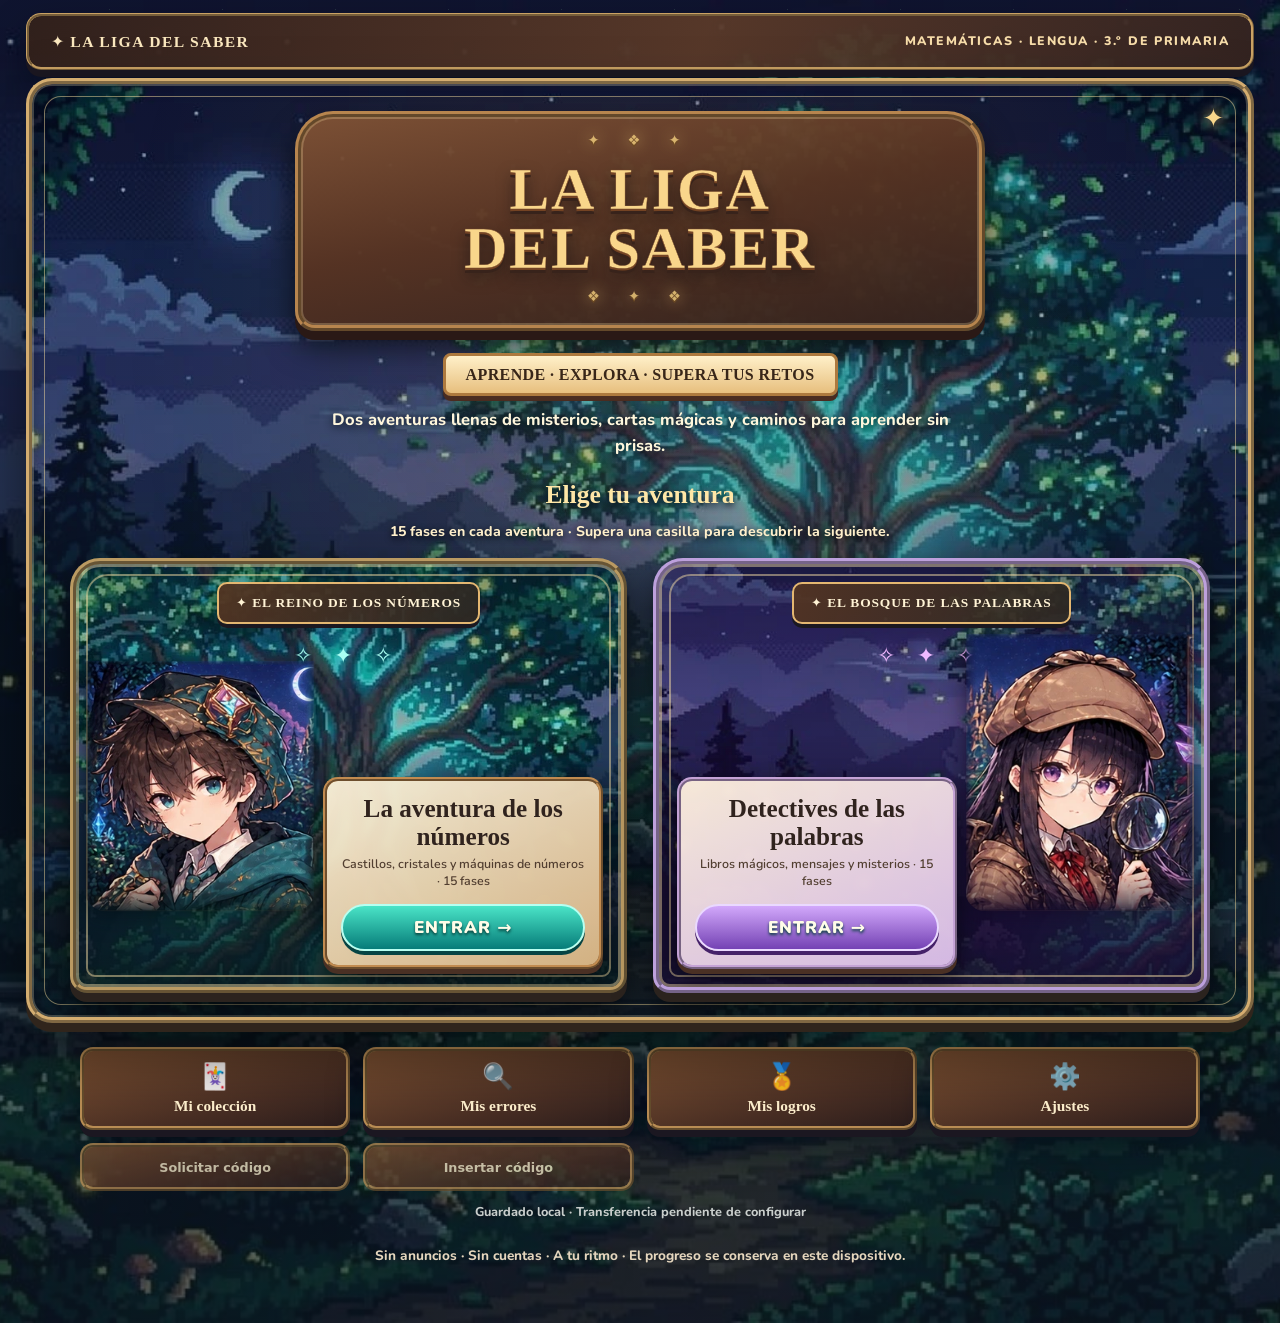
==== commit 55614afd: "feat(ui): activar tema v6 en index.html" ====
--- a/index.html
+++ b/index.html
@@ -2,26 +2,23 @@
 <html lang="es"><head><meta charset="utf-8"><meta name="viewport" content="width=device-width,initial-scale=1,viewport-fit=cover"><meta name="theme-color" content="#112d2d">
 <meta name="description" content="La Liga del Saber: aventuras mágicas de Matemáticas y Lengua, con 15 fases por asignatura y cartas coleccionables.">
 <link rel="icon" type="image/svg+xml" href="./assets/favicon.svg"><title>La Liga del Saber · El bosque mágico</title>
-<link rel="stylesheet" href="./estilos.css"><link rel="stylesheet" href="./visual.css"><link rel="stylesheet" href="./acabados.css"><link rel="stylesheet" href="./tema-pixel.css"><link rel="stylesheet" href="./mejora-v2.css"><link rel="manifest" href="./manifest.webmanifest"><link rel="stylesheet" href="./tema-ilustrado-v3.css">
-</head><body class="home home-pixel">
+<link rel="stylesheet" href="./estilos.css"><link rel="stylesheet" href="./visual.css"><link rel="stylesheet" href="./acabados.css"><link rel="stylesheet" href="./tema-pixel.css"><link rel="stylesheet" href="./mejora-v2.css"><link rel="manifest" href="./manifest.webmanifest"><link rel="stylesheet" href="./tema-ilustrado-v3.css"><link rel="stylesheet" href="./tema-fantasia-v4.css">
+<link rel="stylesheet" href="./tema-aventura-v6.css"></head><body class="home home-pixel">
 <main class="homepage">
 <header class="pixel-home-topbar"><strong>✦ LA LIGA DEL SABER</strong><small>MATEMÁTICAS · LENGUA · 3.º DE PRIMARIA</small></header>
-<section class="pixel-hero" aria-labelledby="pixel-home-title">
-<img class="pixel-home-guide tiko" src="./assets/personajes/tiko-retrato.webp" alt="" width="240" height="270" decoding="async">
+<section class="pixel-hero v4-portal-home" aria-labelledby="pixel-home-title">
 <div class="pixel-hero-content"><div class="pixel-logo"><span class="pixel-star" aria-hidden="true">✦ ❖ ✦</span><h1 id="pixel-home-title">LA LIGA<br>DEL SABER</h1><span class="pixel-star" aria-hidden="true">❖ ✦ ❖</span></div>
 <p class="pixel-slogan">APRENDE · EXPLORA · SUPERA TUS RETOS</p>
 <p class="pixel-slogan-sub">Dos aventuras llenas de misterios, cartas mágicas y caminos para aprender sin prisas.</p></div>
-<img class="pixel-home-guide nara" src="./assets/personajes/nara-retrato.webp" alt="" width="240" height="270" decoding="async">
-</section>
-<section aria-labelledby="portal-title"><div class="pixel-world-header"><h2 id="portal-title">Elige tu portal mágico</h2><p>Quince fases por mundo. Tú decides a dónde explorar.</p></div>
+<div class="pixel-world-chooser" aria-labelledby="portal-title"><div class="pixel-world-header"><h2 id="portal-title">Elige tu aventura</h2><p>15 fases en cada aventura · Supera una casilla para descubrir la siguiente.</p></div>
 <div class="pixel-world-grid">
 <a class="pixel-portal math" href="./matematicas-sda1.html" aria-label="Entrar en La aventura de los números, Matemáticas">
-<span class="pixel-portal-label">✦ EL REINO DE LOS NÚMEROS</span><img class="pixel-portal-art" src="./assets/personajes/tiko-retrato.webp" alt="" width="240" height="270" decoding="async">
+<span class="pixel-portal-label">✦ EL REINO DE LOS NÚMEROS</span><img class="pixel-portal-art" src="./assets/arte-v4/tiko-retrato.webp" alt="" width="240" height="270" decoding="async">
 <div class="pixel-portal-footer"><h3>La aventura de los números</h3><p>Castillos, cristales y máquinas de números · 15 fases</p><span class="pixel-enter">ENTRAR →</span></div></a>
 <a class="pixel-portal lang" href="./lengua-sda1.html" aria-label="Entrar en Detectives de las palabras, Lengua">
-<span class="pixel-portal-label">✦ EL BOSQUE DE LAS PALABRAS</span><img class="pixel-portal-art" src="./assets/personajes/nara-retrato.webp" alt="" width="240" height="270" decoding="async">
+<span class="pixel-portal-label">✦ EL BOSQUE DE LAS PALABRAS</span><img class="pixel-portal-art" src="./assets/arte-v4/nara-retrato.webp" alt="" width="240" height="270" decoding="async">
 <div class="pixel-portal-footer"><h3>Detectives de las palabras</h3><p>Libros mágicos, mensajes y misterios · 15 fases</p><span class="pixel-enter">ENTRAR →</span></div></a>
-</div></section>
+</div></div></section>
 <nav class="pixel-home-menu" aria-label="Accesos a colección, errores, progreso y configuración">
 <button type="button" data-liga-open="collection"><span aria-hidden="true">🃏</span>Mi colección</button>
 <button type="button" data-liga-open="errors"><span aria-hidden="true">🔍</span>Mis errores</button>
--- a/tema-ilustrado-v3.css
+++ b/tema-ilustrado-v3.css
@@ -149,3 +149,10 @@
  body.home-pixel .pixel-home-guide,
  body.home-pixel .pixel-portal-art{animation:none!important;transition:none!important}
 }
+
+/* Portrait illustrations: consistent circular medallions for both companions */
+body.home-pixel .pixel-home-guide{aspect-ratio:1/1;height:auto;max-height:none;width:clamp(125px,22vw,270px);filter:drop-shadow(0 12px 10px #001019bb) drop-shadow(0 0 16px #d8b7784d)}
+body.home-pixel .pixel-portal-art{aspect-ratio:1/1;height:auto;max-height:none;object-fit:contain;width:clamp(155px,22vw,260px);filter:drop-shadow(0 8px 12px #001320b0)}
+body.game.pixel-game .hero-companion,body.game.pixel-game .victory-guide,body.game.pixel-game .quest-guide-art,body.game.pixel-game .world-guide,body.game.pixel-game .stage-guide img{aspect-ratio:1/1;object-fit:contain;image-rendering:auto;filter:drop-shadow(0 4px 7px #071421a6)}
+body.game.pixel-game .stage-guide img{max-width:130px;max-height:130px}
+@media(max-width:600px){body.home-pixel .pixel-home-guide{width:clamp(62px,20vw,102px);height:auto;max-height:none}body.home-pixel .pixel-portal-art{width:clamp(155px,50vw,225px);height:auto;max-height:none}body.game.pixel-game .stage-guide img{max-width:80px;max-height:80px}}
--- a/tema-fantasia-v4.css
+++ b/tema-fantasia-v4.css
@@ -0,0 +1,307 @@
+/* La Liga del Saber · v4 · imagen de referencia aprobada (2026-10-21).
+   Arte derivado de las imágenes proporcionadas por el usuario.
+   Solo diseño: sin efectos sobre progreso, sesiones, respuestas ni moneda. */
+:root{
+ --rpg-night:#07121d;--rpg-teal:#56e9dc;--rpg-purple:#c49bea;
+ --rpg-gold:#f5d391;--rpg-wood:#4c2d26;--rpg-cream:#fff2d4;
+}
+body.home-pixel,body.game.pixel-game{
+ background-color:#080f1a;
+ background-image:linear-gradient(#080f1bc9,#0c1f2cc9),url('./assets/arte-v4/bosque-magico.webp');
+ background-attachment:scroll;background-position:center;background-size:cover;
+ color:var(--rpg-cream);
+}
+body.home-pixel .homepage{max-width:1300px;padding-bottom:50px}
+body.home-pixel .pixel-home-topbar{
+ border:2px solid #996d44;border-bottom:0;border-radius:14px 14px 0 0;
+ margin-bottom:0;padding:14px 22px;background:linear-gradient(90deg,#251824e9,#3b2b27f4,#251824e9);
+ box-shadow:inset 0 1px 0 #f2d5a971;
+}
+body.home-pixel .pixel-hero.v4-portal-home{
+ display:flex;flex-direction:column;align-items:center;justify-content:space-between;
+ position:relative;min-height:725px;padding:30px clamp(17px,3.6vw,50px) 38px;
+ overflow:hidden;border:5px solid #bd985e;border-radius:0 0 22px 22px;
+ background-image:
+   radial-gradient(ellipse at 53% 30%,#052a31a8,transparent 54%),
+   linear-gradient(180deg,#0308176e 0%,#061a20b0 54%,#060a17ef 100%),
+   url('./assets/arte-v4/bosque-magico.webp');
+ background-position:center center;background-size:cover;
+ box-shadow:inset 0 0 0 3px #f6cf8444,inset 0 0 90px #020914a1,0 12px 0 #211a1b,0 22px 50px #000b;
+}
+body.home-pixel .pixel-hero.v4-portal-home:before{
+ content:'';position:absolute;inset:8px;z-index:0;pointer-events:none;
+ border:1px solid #fbe5a947;border-radius:14px;
+ background:linear-gradient(90deg,#07131b51,transparent 23%,transparent 77%,#08131d51);
+}
+body.home-pixel .pixel-hero.v4-portal-home:after{
+ content:'✦';position:absolute;top:22px;right:30px;z-index:1;font-size:26px;color:#ffe8a1;
+ text-shadow:0 0 12px #ffca4b;
+}
+body.home-pixel .v4-portal-home .pixel-hero-content{
+ z-index:2;position:relative;display:grid;justify-items:center;gap:7px;width:100%;
+}
+body.home-pixel .v4-portal-home .pixel-logo{
+ max-width:630px;width:min(100%,630px);
+ padding:17px 35px 23px;
+ background:linear-gradient(135deg,#5d3929f2,#372820f7 47%,#614024f2);
+ border:5px ridge #d6b171;border-radius:45px 45px 18px 18px;
+ box-shadow:inset 0 0 0 3px #211b1c,inset 0 0 0 5px #f5d48a64,0 8px 0 #2c1e1b,0 17px 30px #000b;
+}
+body.home-pixel .v4-portal-home .pixel-logo h1{
+ font-family:Georgia,'Times New Roman',serif;color:#ffe1a2;
+ font-size:clamp(2.2rem,5.2vw,4.85rem);line-height:1.04;
+ text-shadow:0 2px 1px #553122,0 5px 0 #392820,0 8px 15px #060d15,0 0 18px #ffe1a150;
+ letter-spacing:.07em;
+}
+body.home-pixel .v4-portal-home .pixel-logo .pixel-star{color:#f2ce7d;font-size:.85rem;opacity:.82}
+body.home-pixel .v4-portal-home .pixel-slogan{
+ margin:18px auto 0;color:#ffe5b2;background:#271a20d1;
+ border:2px solid #d9ad65;padding:8px 21px;border-radius:8px;line-height:1.35;
+ text-shadow:0 1px 6px #090b0d;letter-spacing:.09em;
+}
+body.home-pixel .v4-portal-home .pixel-slogan-sub{
+ margin:4px auto;color:#f5e7c9;max-width:620px;
+ font-size:clamp(.78rem,1.5vw,.97rem);font-weight:650;text-shadow:0 2px 8px #06090e;
+}
+body.home-pixel .v4-portal-home .pixel-world-chooser{
+ width:100%;max-width:1080px;position:relative;z-index:2;margin:25px 0 0;
+}
+body.home-pixel .v4-portal-home .pixel-world-header{margin:5px 0 16px}
+body.home-pixel .v4-portal-home .pixel-world-header h2{
+ font-family:Georgia,serif;font-size:clamp(1.35rem,2.5vw,2rem);
+ color:#fff0d5;text-shadow:0 3px 7px #05131d;
+}
+body.home-pixel .v4-portal-home .pixel-world-header p{
+ margin:4px 0 0;color:#f7ebd1;font-size:.83rem;font-weight:650;text-shadow:0 2px 7px #000;
+}
+body.home-pixel .v4-portal-home .pixel-world-grid{
+ display:grid;grid-template-columns:repeat(2,minmax(0,1fr));gap:clamp(15px,2.1vw,27px);
+}
+body.home-pixel .v4-portal-home .pixel-portal{
+ position:relative;display:flex;min-width:0;min-height:330px;max-height:365px;
+ padding:14px;border-radius:16px;
+ border:5px ridge #c7a26a;
+ background-image:
+  linear-gradient(90deg,#07161bc2,transparent 36%,#06142191),
+  linear-gradient(0deg,#07101ce8,transparent 58%),
+  url('./assets/arte-v4/portal-numeros.webp');
+ background-size:cover;background-position:50% 47%;
+ box-shadow:inset 0 0 0 2px #fff3bd63,inset 0 0 32px #07121d96,0 7px 0 #292021,0 18px 23px #000b;
+}
+body.home-pixel .v4-portal-home .pixel-portal.lang{
+ border-color:#b39ac6;
+ background-image:linear-gradient(90deg,#161025cf,transparent 42%,#17122ab1),
+  linear-gradient(0deg,#100c20ed,transparent 60%),
+  url('./assets/arte-v4/portal-palabras.webp');
+}
+body.home-pixel .v4-portal-home .pixel-portal:before{
+ content:'';position:absolute;inset:6px;border:1px solid #d5b17c8a;border-radius:6px;
+ pointer-events:none;z-index:1;
+}
+body.home-pixel .v4-portal-home .pixel-portal:after{
+ content:'✧';position:absolute;left:12px;bottom:12px;color:#f9dfa1;font-size:25px;
+ text-shadow:0 0 10px #77ffe9;pointer-events:none;z-index:1;
+}
+body.home-pixel .v4-portal-home .pixel-portal.lang:after{text-shadow:0 0 12px #df91ff}
+body.home-pixel .v4-portal-home .pixel-portal-label{
+ position:relative;z-index:3;font-family:Georgia,serif;font-size:.79rem;
+ letter-spacing:.055em;color:#fff1cf;padding:7px 10px;
+ border:1px solid #f0cc869b;border-radius:5px;
+ background:#251d22d4;
+}
+body.home-pixel .v4-portal-home .pixel-portal-art{
+ position:absolute;z-index:2;left:12px;bottom:24px;
+ width:min(49%,230px);height:290px;max-height:290px;
+ object-fit:contain;object-position:bottom left;image-rendering:auto;
+ filter:drop-shadow(0 6px 7px #01070ed9) drop-shadow(0 0 11px #85eee443);
+ transform:none;pointer-events:none;
+}
+body.home-pixel .v4-portal-home .pixel-portal.lang .pixel-portal-art{
+ left:auto;right:8px;object-position:bottom right;
+ filter:drop-shadow(0 6px 7px #01070ed9) drop-shadow(0 0 11px #d49eff45);
+}
+body.home-pixel .v4-portal-home .pixel-portal-footer{
+ position:relative;z-index:3;align-self:flex-end;justify-self:end;
+ width:58%;min-width:170px;min-height:145px;padding:13px;
+ margin:0 0 0 auto;
+ border-radius:12px;border:3px solid #d5ae79;
+ background:linear-gradient(140deg,#452c24f7,#241e21f4);
+ box-shadow:inset 0 1px 0 #fff0cd76,0 5px 0 #1d1315,0 14px 25px #0008;
+}
+body.home-pixel .v4-portal-home .pixel-portal.lang .pixel-portal-footer{
+ margin:0 auto 0 0;background:linear-gradient(145deg,#533449f7,#2b2137f9);
+ border-color:#d4abd6;
+}
+body.home-pixel .v4-portal-home .pixel-portal-footer h3{
+ font-size:clamp(.92rem,1.75vw,1.4rem);
+ font-family:Georgia,serif;line-height:1.13;color:#ffedca;
+ text-shadow:0 2px 5px #000;
+}
+body.home-pixel .v4-portal-home .pixel-portal-footer p{
+ font-size:.73rem;line-height:1.32;color:#e7ddc9;font-weight:600;
+}
+body.home-pixel .v4-portal-home .pixel-enter{
+ padding:8px 23px;font-weight:900;border:2px solid #a8ede3;
+ border-radius:8px;background:linear-gradient(#4abbac,#086d70);
+ box-shadow:0 4px 0 #043b46;color:#fff;letter-spacing:.06em;
+}
+body.home-pixel .v4-portal-home .pixel-portal.lang .pixel-enter{
+ border-color:#e0c2ff;background:linear-gradient(#b390df,#664099);
+ box-shadow:0 4px 0 #34234d;
+}
+body.home-pixel .v4-portal-home .pixel-portal:hover{
+ transform:translateY(-4px);filter:brightness(1.07);
+}
+body.home-pixel .v4-portal-home .pixel-portal:focus-visible{
+ outline:4px solid #fff4a8;outline-offset:4px;
+}
+body.home-pixel .pixel-home-menu{
+ grid-template-columns:repeat(6,minmax(0,1fr));gap:10px;margin:26px auto 8px;
+}
+body.home-pixel .pixel-home-menu button{
+ min-height:88px;padding:10px 5px;line-height:1.15;
+ background:linear-gradient(152deg,#78513b,#322526 69%,#261f26);
+ border:3px ridge #b79363;border-radius:11px;
+ box-shadow:inset 0 0 0 1px #fff0c32e,0 5px 0 #261920,0 9px 17px #0009;
+ color:#ffe9bf;font-family:Georgia,serif;font-size:clamp(.7rem,1.15vw,.87rem);
+}
+body.home-pixel .pixel-home-menu button:focus-visible{outline:3px solid #fff0a3}
+body.home-pixel .pixel-home-menu [data-sync="recovery"]:disabled,
+body.home-pixel .pixel-home-menu [data-sync="logout"]:disabled{display:none}
+body.home-pixel .pixel-home-menu [data-sync="request"]:disabled,
+body.home-pixel .pixel-home-menu [data-sync="insert"]:disabled{
+ opacity:.75;filter:none;cursor:not-allowed;
+}
+body.home-pixel .liga-sync-status{font-size:.75rem;color:#c9cecc;margin:6px auto}
+body.game.pixel-game .quest-hero{
+ background-image:linear-gradient(90deg,#091721ec 0,#061e27c9 55%,#07152158),
+ url('./assets/arte-v4/bosque-magico.webp');
+ background-size:cover;background-position:center;
+ border:5px ridge #c9aa78;border-radius:17px;min-height:340px;
+}
+body.game.lang-game.pixel-game .quest-hero{
+ background-image:linear-gradient(90deg,#1a1429ee 0,#301e3ac4 57%,#100b1f77),
+ url('./assets/arte-v4/bosque-magico.webp');
+}
+body.game.pixel-game .quest-hero .game-hero-art{display:none}
+body.game.pixel-game .hero-companion{
+ max-height:300px;max-width:235px;height:auto;width:auto;
+ object-fit:contain;filter:drop-shadow(0 10px 8px #04121ccc);
+}
+body.game.pixel-game .stage-gameworld{
+ background:linear-gradient(135deg,#332623,#111e2b 56%,#3b2c2d);
+ border:5px ridge #d1ac77;box-shadow:0 10px 0 #251e20,0 25px 39px #0009;
+}
+body.game.pixel-game .stage-artscape{
+ position:relative;isolation:isolate;border:3px solid #c1a16a;
+ background:#081b26;box-shadow:inset 0 0 0 3px #fbe9c838,inset 0 0 44px #010b1ab6;
+}
+body.game.pixel-game .stage-artscape:before{
+ content:"";position:absolute;inset:0;z-index:1;pointer-events:none;
+ background:linear-gradient(90deg,#050c1d4c,transparent 27%,transparent 73%,#050c1d40);
+}
+body.game.pixel-game .stage-artscape .map-ground-art{
+ width:100%;height:100%;object-fit:fill;image-rendering:auto;filter:none;
+}
+body.game.pixel-game .stage-node{z-index:4}
+body.game.pixel-game .stage-node .stage-orb{
+ border-radius:50%;width:76px;height:76px;
+ border:4px ridge #e2c082;background:linear-gradient(155deg,#6c513c,#292c30);
+ box-shadow:inset 0 1px 0 #ffefd6b2,0 5px 0 #37251e,0 0 14px #f0d49575;
+}
+body.game.pixel-game .stage-node .stage-orb-icon{inset:11px}
+body.game.pixel-game .stage-node .stage-index{
+ background:linear-gradient(#af8147,#58402d);color:#fff1c5;
+ border:2px solid #ffe0a3;border-radius:50%;
+}
+body.game.pixel-game .stage-node .stage-node-name{
+ border:2px ridge #cfa878;border-radius:8px;
+ background:linear-gradient(#fff5df,#e4c99b);color:#362b24;
+ box-shadow:0 4px 0 #3d2b28,0 8px 14px #010b1788;
+}
+body.game.pixel-game .stage-guide img{
+ width:95px;max-height:138px;object-fit:contain;image-rendering:pixelated;
+ filter:drop-shadow(0 8px 4px #08111a);
+}
+body.game.pixel-game .world-guide,body.game.pixel-game .quest-guide-art{
+ max-width:195px;max-height:240px;image-rendering:auto;
+ filter:drop-shadow(0 7px 7px #020f1ab6);
+}
+body.game.pixel-game .mission-stage{
+ position:relative;overflow:hidden;border:5px ridge #bd9764;border-radius:17px;
+ background-image:linear-gradient(#071a239e,#0c1a2fe0),
+ url('./assets/arte-v4/bosque-magico.webp');
+ background-size:cover;background-position:center;
+ box-shadow:0 9px 0 #251a19,0 16px 29px #0008;
+}
+body.game.pixel-game .mission-pane,body.game.pixel-game .mission-interaction{
+ position:relative;z-index:2;border:3px ridge #be9b64;
+ border-radius:14px;color:#3d2d29;background:linear-gradient(#fff3d7,#f4dfb5);
+ box-shadow:inset 0 0 0 3px #fff9e9b8,0 6px 0 #7a5a3b,0 15px 23px #0008;
+}
+body.game.pixel-game .mission-interaction{
+ background:linear-gradient(#fff7e6,#f4dfc5);border-color:#a88154;
+}
+body.game.pixel-game .mission-toolbar{
+ border-bottom:1px solid #e5c6917f;padding:10px 0;margin-bottom:15px;
+}
+body.game.pixel-game .mission-guide-expression{
+ display:inline-block;width:84px;height:84px;object-fit:contain;
+ border:3px solid #d4ad76;border-radius:12px;float:left;
+ margin:1px 11px 7px 0;box-shadow:0 5px 12px #172b4055;
+}
+body.game.pixel-game .hint-guide-expression{
+ width:50px;height:50px;object-fit:cover;border-radius:50%;
+ border:2px solid #e1bf78;vertical-align:middle;margin-right:7px;
+}
+body.game.pixel-game .stage-victory{
+ border:5px ridge #c2a071;border-radius:17px;
+ background:linear-gradient(#fff5d9,#f0d7af);
+ box-shadow:inset 0 0 0 3px #fff6df,0 9px 0 #6a4b31,0 14px 27px #0008;
+}
+body.game.pixel-game .stage-victory .victory-guide{
+ width:170px;height:190px;max-height:190px;object-fit:contain;
+}
+body.game.pixel-game .pixel-dialog{
+ border:4px ridge #be9b6e;background:linear-gradient(#221c2a,#0e222d);
+}
+@media(max-width:1000px){
+ body.home-pixel .v4-portal-home .pixel-portal-art{width:min(47%,188px);height:270px}
+ body.home-pixel .v4-portal-home .pixel-portal-footer{width:61%;min-width:160px}
+ body.home-pixel .v4-portal-home .pixel-portal-footer p{font-size:.69rem}
+ body.home-pixel .pixel-home-menu{grid-template-columns:repeat(3,minmax(0,1fr))}
+}
+@media(max-width:700px){
+ body.home-pixel .pixel-hero.v4-portal-home{
+  min-height:0;padding:23px 10px 28px;border-width:3px;
+ }
+ body.home-pixel .v4-portal-home .pixel-logo{width:min(93%,450px);padding:14px 14px 18px}
+ body.home-pixel .v4-portal-home .pixel-logo h1{font-size:clamp(1.8rem,7vw,3rem)}
+ body.home-pixel .v4-portal-home .pixel-slogan{font-size:.77rem;padding:7px 10px}
+ body.home-pixel .v4-portal-home .pixel-slogan-sub{font-size:.74rem;padding:0 10px}
+ body.home-pixel .v4-portal-home .pixel-world-grid{grid-template-columns:1fr;gap:16px}
+ body.home-pixel .v4-portal-home .pixel-world-header{margin:14px 0 12px}
+ body.home-pixel .v4-portal-home .pixel-portal{min-height:278px;max-height:none;padding:12px}
+ body.home-pixel .v4-portal-home .pixel-portal-art{width:43%;height:242px;max-height:242px;bottom:9px}
+ body.home-pixel .v4-portal-home .pixel-portal-footer{width:57%;min-width:0;min-height:130px;padding:11px}
+ body.home-pixel .v4-portal-home .pixel-portal-label{font-size:.68rem}
+ body.home-pixel .pixel-home-menu{grid-template-columns:repeat(2,minmax(0,1fr));gap:9px}
+ body.game.pixel-game .stage-orb{width:68px;height:68px}
+ body.game.pixel-game .stage-guide img{max-height:94px;width:65px}
+ body.game.pixel-game .hero-companion{max-height:210px}
+ body.game.pixel-game .mission-guide-expression{width:62px;height:62px}
+}
+@media(max-width:390px){
+ body.home-pixel .v4-portal-home .pixel-logo h1{font-size:1.7rem}
+ body.home-pixel .v4-portal-home .pixel-portal{min-height:257px}
+ body.home-pixel .v4-portal-home .pixel-portal-art{width:42%;height:218px;max-height:218px}
+ body.home-pixel .v4-portal-home .pixel-portal-footer{width:58%;padding:9px}
+ body.home-pixel .v4-portal-home .pixel-portal-footer h3{font-size:.9rem}
+ body.home-pixel .v4-portal-home .pixel-portal-footer p{font-size:.65rem}
+ body.game.pixel-game .stage-node .stage-orb{width:61px;height:61px}
+}
+@media(prefers-reduced-motion:reduce){
+ body.home-pixel .v4-portal-home .pixel-portal,
+ body.home-pixel .v4-portal-home .pixel-portal-art,
+ body.game.pixel-game .stage-guide img{animation:none!important;transition:none!important}
+}
--- a/tema-aventura-v6.css
+++ b/tema-aventura-v6.css
@@ -0,0 +1,350 @@
+/* La Liga del Saber — sistema visual de aventura v6 (22/10/2026).
+ * Capa de presentación únicamente. No modifica las reglas del juego ni el progreso.
+ * Cargar al final de los CSS anteriores para centralizar la identidad definitiva.
+ */
+:root{
+ --liga-night:#0b1930;--liga-forest:#153d35;--liga-wood:#583722;--liga-wood-dark:#261a1a;
+ --liga-gold:#f9d68b;--liga-bronze:#b7854e;--liga-paper:#fff0cc;--liga-ink:#312718;
+ --liga-math:#22b9ae;--liga-math-dark:#036c68;--liga-lang:#ba86fa;--liga-lang-dark:#643fa0;
+ --liga-outline:#ffed9f;--liga-shadow:0 7px 0 #1b1721,0 16px 32px #050a1899;
+ --liga-ornament:inset 0 0 0 2px #fff5cd3d,inset 0 0 16px #0c09166b;
+}
+body.home-pixel,body.game.pixel-game{
+ color:#ffefd0;
+ background-color:var(--liga-night);
+ background-image:linear-gradient(180deg,#0914236e 0%,#0c1920b0 80%),url("./assets/arte-v4/bosque-magico.webp");
+ background-position:center top;background-size:cover;background-attachment:scroll;
+}
+body.home-pixel{min-height:100svh}
+body.home-pixel .homepage{width:min(100%,1580px);max-width:1580px;padding:13px clamp(12px,2vw,28px) 32px}
+body.home-pixel .pixel-home-topbar{
+ display:flex;flex-wrap:wrap;gap:12px;align-items:center;justify-content:space-between;
+ padding:14px 22px;min-height:54px;margin:0 0 8px;
+ background:linear-gradient(110deg,#33211bf0,#5c3b29eb 55%,#352420f0);
+ border:3px ridge #caa264;border-radius:15px;box-shadow:var(--liga-shadow);
+ color:#fbe8bf
+}
+body.home-pixel .pixel-home-topbar strong{font-family:Georgia,serif;letter-spacing:.09em}
+body.home-pixel .pixel-home-topbar small{color:#f7ddaa;font-weight:850}
+body.home-pixel .pixel-hero.v4-portal-home{
+ position:relative;display:flex;flex-direction:column;justify-content:flex-start;align-items:center;
+ min-height:clamp(620px,76vh,900px);border:6px ridge #d4ad70;border-radius:26px;
+ padding:clamp(16px,3vh,30px) clamp(16px,3vw,40px) 24px;
+ overflow:hidden;background:
+ linear-gradient(180deg,#07182b59 0%,#15293960 44%,#0b1c25c9 100%),
+ url("./assets/arte-v4/bosque-magico.webp") center 51%/cover;
+ box-shadow:var(--liga-ornament),0 9px 0 #30251c,0 30px 60px #0008
+}
+body.home-pixel .pixel-hero.v4-portal-home::before{
+ content:"";position:absolute;inset:12px;pointer-events:none;z-index:0;
+ border:1px solid #ffe4a27a;border-radius:17px;
+ background:radial-gradient(ellipse at 50% 23%,#f8cb5f17,transparent 62%)
+}
+body.home-pixel .pixel-hero.v4-portal-home::after{content:"✦";color:var(--liga-gold);position:absolute;right:24px;top:15px;text-shadow:0 0 14px #ffe08e;pointer-events:none}
+body.home-pixel .v4-portal-home .pixel-logo{
+ width:min(100%,690px);max-width:690px;border-radius:38px 38px 20px 20px;
+ background:linear-gradient(170deg,#835435ed,#573322f5 47%,#34221df8);
+ border:6px ridge var(--liga-bronze);padding:13px 36px 17px;
+ box-shadow:0 9px 0 #2a1916,0 16px 30px #0009,inset 0 0 0 2px #ffe5a640;
+}
+body.home-pixel .v4-portal-home .pixel-logo h1{
+ font:900 clamp(2.5rem,4.7vw,5rem)/.98 Georgia,serif;
+ color:var(--liga-gold);letter-spacing:.03em;
+ text-shadow:0 2px 0 #744323,0 5px 0 #38231b,0 8px 16px #1119;
+}
+body.home-pixel .v4-portal-home .pixel-slogan{
+ margin:15px auto 0;background:linear-gradient(#fff0c9,#e7bf7e);color:#382619;
+ border:3px solid #ad793e;border-radius:8px;padding:8px 20px;
+ font:800 clamp(.82rem,1.25vw,1.02rem)/1.35 Georgia,serif;
+ text-shadow:none;letter-spacing:.025em;box-shadow:0 5px 0 #4a2c20
+}
+body.home-pixel .v4-portal-home .pixel-slogan-sub{font-weight:750;color:#fff7dc;text-shadow:0 2px 8px #061018}
+body.home-pixel .v4-portal-home .pixel-world-chooser{width:100%;max-width:1190px;margin:auto 0 0;z-index:2}
+body.home-pixel .v4-portal-home .pixel-world-header{margin:14px 0 16px}
+body.home-pixel .v4-portal-home .pixel-world-header h2{color:#ffe7a7;font-size:clamp(1.2rem,2vw,1.65rem)}
+body.home-pixel .v4-portal-home .pixel-world-header p{color:#fff0cb;font-weight:750}
+body.home-pixel .v4-portal-home .pixel-world-grid{gap:clamp(16px,2vw,30px);align-items:stretch}
+body.home-pixel .v4-portal-home .pixel-portal{
+ border:6px ridge #ba9a62;border-radius:30px 30px 17px 17px;
+ min-height:clamp(345px,34vw,470px);max-height:none;
+ padding:18px;isolation:isolate;display:flex;flex-direction:column;
+ background-image:linear-gradient(180deg,#051a2368 0%,#08252717 40%,#08191fe8 100%),url("./assets/arte-v4/portal-numeros.webp");
+ background-position:50% 49%;background-size:cover;
+ box-shadow:inset 0 0 0 3px #ffe6aa70,0 9px 0 #2b231e,0 18px 35px #000b;
+ transition:filter .2s,transform .2s;
+}
+body.home-pixel .v4-portal-home .pixel-portal.lang{
+ border-color:#bda0dc;
+ background-image:linear-gradient(180deg,#130d2a78 0%,#25114325 40%,#170e30eb 100%),url("./assets/arte-v4/portal-palabras.webp")
+}
+body.home-pixel .v4-portal-home .pixel-portal::before{
+ inset:10px;border:2px solid #fbe1a679;border-radius:22px 22px 9px 9px;z-index:1
+}
+body.home-pixel .v4-portal-home .pixel-portal::after{
+ content:"✧   ✦   ✧";top:18%;left:40%;right:auto;bottom:auto;color:#a9fff3;
+ font-size:1.3rem;text-shadow:0 0 22px #13e2e9;letter-spacing:.35em
+}
+body.home-pixel .v4-portal-home .pixel-portal.lang::after{color:#f0b9ff;text-shadow:0 0 21px #c58afa}
+body.home-pixel .v4-portal-home .pixel-portal-label{
+ align-self:center;background:linear-gradient(110deg,#533422f0,#2d2822e8);
+ border:2px solid #e4b771;border-radius:10px;padding:9px 17px;
+ color:#fff3d5;font-family:Georgia,serif;font-weight:900;letter-spacing:.065em;box-shadow:0 4px 0 #1b1820
+}
+body.home-pixel .v4-portal-home .pixel-portal-art{
+ width:clamp(125px,18vw,250px);height:clamp(205px,25vw,320px);max-height:330px;
+ left:9px;bottom:75px;object-fit:contain;object-position:bottom;
+ border-radius:22px;filter:drop-shadow(0 7px 12px #01080cdb)
+}
+body.home-pixel .v4-portal-home .pixel-portal.lang .pixel-portal-art{right:9px;left:auto;filter:drop-shadow(0 7px 12px #12041bdc)}
+body.home-pixel .v4-portal-home .pixel-portal-footer{
+ width:min(68%,280px);min-width:175px;min-height:150px;
+ margin:auto 0 0 auto;background:linear-gradient(155deg,#fff4dceF,#dcb887f4);
+ border:4px ridge #c18b50;border-radius:15px;
+ box-shadow:0 5px 0 #4a3024,0 10px 24px #0009;color:#35251d;
+ padding:14px;display:flex;flex-direction:column;justify-content:space-between;gap:5px
+}
+body.home-pixel .v4-portal-home .pixel-portal.lang .pixel-portal-footer{
+ margin:auto auto 0 0;background:linear-gradient(155deg,#fff1def5,#dcc0eaf5);border-color:#c5a3d6
+}
+body.home-pixel .v4-portal-home .pixel-portal-footer h3{color:#30231e;text-shadow:none;font-size:clamp(1.09rem,2vw,1.48rem);line-height:1.12}
+body.home-pixel .v4-portal-home .pixel-portal-footer p{color:#513e30;font-size:clamp(.73rem,.9vw,.85rem)}
+body.home-pixel .v4-portal-home .pixel-enter{
+ align-self:stretch;min-height:47px;display:grid;place-items:center;
+ background:linear-gradient(#4ae4c7,#067c79);color:#fffde8;
+ border:2px solid #b7fff1;border-radius:35px;box-shadow:0 4px 0 #064444;
+ font-size:1rem;text-shadow:0 2px 3px #063f3b
+}
+body.home-pixel .v4-portal-home .pixel-portal.lang .pixel-enter{
+ background:linear-gradient(#d2a8fb,#7442b4);border-color:#ead9ff;box-shadow:0 4px 0 #452269
+}
+body.home-pixel .v4-portal-home .pixel-portal:hover{transform:translateY(-3px);filter:brightness(1.08)}
+body.home-pixel .pixel-home-menu{
+ display:grid;grid-template-columns:repeat(4,minmax(0,1fr));
+ max-width:1120px;margin:24px auto 12px;gap:13px
+}
+body.home-pixel .pixel-home-menu button{
+ min-height:74px;padding:11px 9px;border:4px ridge #b98d54;border-radius:13px;
+ background:linear-gradient(165deg,#7d5132,#472d23 67%,#2c1e1d);
+ box-shadow:var(--liga-shadow);color:#fff0ce;font:900 clamp(.82rem,1.2vw,1rem)/1.18 Georgia,serif
+}
+body.home-pixel .pixel-home-menu button:disabled{
+ min-height:48px;opacity:.58;filter:saturate(.4);font:800 .75rem system-ui,sans-serif
+}
+body.home-pixel .pixel-home-menu button:nth-child(n+5){grid-column:auto}
+body.home-pixel .pixel-home-menu span{font-size:1.5rem}
+body.home-pixel .pixel-home-footer{color:#e5d6bd}
+body.game.pixel-game .game-container{width:min(100%,1440px);max-width:1440px}
+body.game.pixel-game .game-header{
+ border:4px ridge #cba66c;border-radius:17px;
+ background:linear-gradient(110deg,#654127,#3c2925 55%,#4b3026);
+ box-shadow:var(--liga-shadow);color:#ffedc9;
+}
+body.game.pixel-game .header-main-menu,
+body.game.pixel-game .icon-button,
+body.game.pixel-game .pill-info{
+ min-height:48px;border:2px solid #e1b976;border-radius:12px;
+ background:linear-gradient(#795038,#462d26);
+ color:#ffefd0;box-shadow:0 4px 0 #271b18;
+}
+body.game.pixel-game :is(.hero-game,.map-voyage-intro,.mission-hud,.stage-gameworld){
+ border-color:#cfac75;box-shadow:var(--liga-shadow)
+}
+body.game.pixel-game .quest-hero{
+ min-height:345px;background:linear-gradient(100deg,#101c2ae8,#112b359d 50%,#0e122164),url("./assets/arte-v4/bosque-magico.webp") center/cover;
+ border:5px ridge #ccac70;border-radius:22px;
+}
+body.game.pixel-game.lang-game .quest-hero{
+ background:linear-gradient(100deg,#21162fe8,#362349a8 53%,#22133270),url("./assets/arte-v4/bosque-magico.webp") center/cover
+}
+body.game.pixel-game .quest-hero .hero-companion{max-height:280px;border-radius:12px;image-rendering:auto}
+body.game.pixel-game .map-voyage-intro{
+ max-width:1140px;border:3px ridge #ba945a;border-radius:16px;
+ background:linear-gradient(100deg,#6c4631,#362824);color:#ffefce
+}
+body.game.pixel-game .map-voyage-intro .section-title{color:#ffdfa0;text-shadow:0 3px 6px #100a12}
+body.game.pixel-game .stage-gameworld{
+ max-width:1260px;width:100%;padding:15px 20px 22px;
+ border:5px ridge #caa66e;border-radius:24px;background:linear-gradient(135deg,#3c2a25,#182b2e 60%,#342333)
+}
+body.game.pixel-game .stage-map-progress{display:flex;gap:10px;flex-wrap:wrap;justify-content:center;padding:5px 0 13px}
+body.game.pixel-game .stage-map-progress strong,
+body.game.pixel-game .stage-map-progress span{
+ border:2px solid #d6ae6e;border-radius:13px;
+ background:linear-gradient(145deg,#69472f,#3a2927);
+ color:#ffebbd;padding:10px 13px;box-shadow:0 3px 0 #19191d
+}
+body.game.pixel-game .stage-artscape{
+ width:100%;overflow:hidden;border:4px ridge #d7b67b;border-radius:17px;
+ box-shadow:inset 0 0 0 3px #ffedb95c,0 15px 26px #0009
+}
+body.game.pixel-game .stage-artscape .map-ground-art{display:block;width:100%;height:100%;object-fit:fill;image-rendering:auto}
+body.game.pixel-game .stage-road-base{stroke:#ffe5ad;stroke-width:11;stroke-dasharray:3 17;opacity:.89;filter:drop-shadow(0 0 5px #fff2b7)}
+body.game.pixel-game .stage-road-done{stroke:#fff6b6;stroke-width:7;stroke-dasharray:4 16;filter:drop-shadow(0 0 5px #e6b761)}
+body.game.pixel-game .stage-node{cursor:pointer}
+body.game.pixel-game .stage-orb{
+ width:clamp(60px,5.6vw,78px);height:clamp(60px,5.6vw,78px);
+ border:4px solid #e2bf7b;border-radius:50%;
+ background:linear-gradient(155deg,#94724e,#533b2d 80%);
+ box-shadow:0 5px 0 #36291f,0 0 15px #ffdf9b4d
+}
+body.game.pixel-game .stage-node .stage-orb-icon{
+ position:absolute;inset:9px;display:flex;align-items:center;justify-content:center
+}
+body.game.pixel-game .stage-node .stage-orb-icon img{image-rendering:auto;object-fit:contain}
+body.game.pixel-game .stage-index{border-radius:50%;min-width:29px;min-height:29px;background:#4b3123;border-color:#e9c483;color:#fff3d6}
+body.game.pixel-game .stage-node-name{
+ color:#382923;background:linear-gradient(#fff4d9,#dfbd85);
+ border:3px solid #a7753d;border-radius:13px;
+ box-shadow:0 4px 0 #4c3327,0 7px 12px #010c189c;
+ padding:7px 8px;line-height:1.2;text-wrap:balance
+}
+body.game.pixel-game .stage-completed .stage-orb{
+ background:linear-gradient(140deg,#57dfb5,#087d78);border-color:#ffe4ab;
+ box-shadow:0 5px 0 #0b4846,0 0 16px #54efd8
+}
+body.game.pixel-game.lang-game .stage-completed .stage-orb{
+ background:linear-gradient(140deg,#d5aafa,#7041b5);box-shadow:0 5px 0 #392568,0 0 16px #d0a5ff
+}
+body.game.pixel-game .stage-active .stage-orb{
+ background:linear-gradient(145deg,#a8fefa,#058a98);
+ border-color:#fff1aa;box-shadow:0 0 0 5px #ffeabb9c,0 0 22px #78fff3,0 5px 0 #074a59
+}
+body.game.pixel-game.lang-game .stage-active .stage-orb{
+ background:linear-gradient(145deg,#eac6ff,#9754d9);box-shadow:0 0 0 5px #fff0c49c,0 0 25px #e0a2ff,0 5px 0 #462867
+}
+body.game.pixel-game .stage-locked{filter:saturate(.4)}
+body.game.pixel-game .stage-locked .stage-orb{background:linear-gradient(#7a8791,#3d434e);border-color:#aab3b5;box-shadow:0 4px 0 #32303a}
+body.game.pixel-game .stage-node:focus-visible{outline:4px solid #ffed94;outline-offset:6px}
+body.game.pixel-game .stage-guide img{image-rendering:auto;filter:drop-shadow(0 7px 6px #000b)}
+body.game.pixel-game .map-access-note{
+ color:#ffedd0;border:2px solid #ae8a5a;background:#4b322aec;border-radius:12px;
+ padding:12px 15px;max-width:800px
+}
+body.game.pixel-game .mission-stage{
+ border:5px ridge #caab77;border-radius:20px;
+ background-image:linear-gradient(140deg,#07182bcf,#142337c9),url("./assets/arte-v4/bosque-magico.webp");
+ background-size:cover;background-position:center;
+ color:#ffedcc;box-shadow:var(--liga-shadow)
+}
+body.game.pixel-game.lang-game .mission-stage{
+ background-image:linear-gradient(140deg,#190f2ed9,#291f43d2),url("./assets/arte-v4/bosque-magico.webp")
+}
+body.game.pixel-game .mission-pane,
+body.game.pixel-game .mission-interaction,
+body.game.pixel-game .paper,
+body.game.pixel-game .lesson,
+body.game.pixel-game .reading,
+body.game.pixel-game .question-visual{
+ background:linear-gradient(150deg,#fff6df,#ead0a1 65%,#fce9c4);
+ border:3px ridge #b98c55;border-radius:16px;color:#34281f;
+ box-shadow:inset 0 0 0 3px #fff8e5aa,0 6px 0 #75502e,0 13px 23px #0006
+}
+body.game.pixel-game .mission-pane :is(h1,h2,h3,p,li,strong,small),
+body.game.pixel-game .mission-interaction :is(h1,h2,h3,p,li,strong,small),
+body.game.pixel-game .paper :is(h1,h2,h3,p,li,small){
+ color:inherit;text-shadow:none
+}
+body.game.pixel-game .q-title{font-family:Georgia,serif;color:#37251d;font-size:clamp(1.28rem,2.7vw,1.95rem)}
+body.game.pixel-game .mission-toolbar{color:#ffedbf}
+body.game.pixel-game .mission-count{background:#63432b;border:2px solid #efc888;color:#fff3d8}
+body.game.pixel-game :is(.choice,.quest-artifact-button,.primary-btn,.adventure-launch){
+ min-height:48px;border-radius:13px;border:3px solid #baf7d0;
+ background:linear-gradient(#61d1a1,#1b995e 55%,#087349);
+ box-shadow:inset 0 1px 0 #e6ffe588,0 5px 0 #175339,0 11px 15px #0005;
+ color:#fffbea;transition:filter .18s,transform .15s
+}
+body.game.pixel-game.lang-game :is(.choice,.quest-artifact-button,.adventure-launch){
+ background:linear-gradient(#ccaeef,#9166ca 55%,#6b439f);border-color:#eee0ff;box-shadow:inset 0 1px 0 #fff9,0 5px 0 #4c3573,0 11px 15px #0005
+}
+body.game.pixel-game :is(.secondary-btn,.tag-btn,.quest-text-button){
+ min-height:48px;border:3px ridge #e2be79;background:linear-gradient(#ffedc4,#cba068);
+ border-radius:12px;color:#47301e;box-shadow:0 4px 0 #73512e
+}
+body.game.pixel-game .choice{font-size:clamp(1.04rem,2vw,1.35rem);text-align:center}
+body.game.pixel-game .field,body.game.pixel-game textarea{background:#fffdf4;color:#261c18;border:2px solid #a98251}
+body.game.pixel-game .feedback{color:#34261f;background:linear-gradient(#fff6dd,#e6c893);border:3px solid #b18c56}
+body.game.pixel-game :is(button,a,input,textarea,select,summary):focus-visible,
+body.home-pixel :is(button,a,input,textarea,select,summary):focus-visible,
+.pixel-dialog :is(button,a,input,textarea,select,summary):focus-visible{
+ outline:4px solid #ffef9e;outline-offset:3px;scroll-margin:28px
+}
+.pixel-overlay-root{background:#040c1abd}
+.pixel-dialog{
+ width:min(1180px,100%);border:6px ridge #caa16c;border-radius:19px;
+ background:linear-gradient(115deg,#312922,#152c2f 43%,#252134);
+ color:#ffefce;box-shadow:0 12px 0 #21181b,0 22px 70px #000c
+}
+.pixel-modal-head{padding:12px 6px;border-bottom:2px solid #bf985b}
+.pixel-modal-head h2{font-family:Georgia,serif;color:#ffdf9f}
+.pixel-album-actions button{min-height:48px;border:3px solid #ad874e;background:linear-gradient(#704b35,#432d27);color:#fff2d6;border-radius:12px}
+.pixel-album-actions button[aria-pressed=true]{background:linear-gradient(#fbe0a3,#d09b4e);color:#36251f}
+.pixel-album-counter{color:#f8e5b9}
+.pixel-card-tile{background:linear-gradient(#38544a,#1b3037);border:3px solid #b58d54;box-shadow:0 4px 0 #1a1b1d}
+.pixel-card-tile:hover{filter:brightness(1.14)}
+.pixel-card-detail{gap:20px}
+.pixel-card-story{background:linear-gradient(#fff1d4,#ead1a8);color:#38281f;padding:20px;border:4px ridge #b58b52;border-radius:15px}
+.pixel-card-story h3{color:#513223}
+.pixel-card-story p{color:#432c24}
+.pixel-card-story .pixel-power-disabled{background:#f0dfb8;color:#3e2c20;border:2px solid #c8a066}
+.pixel-card-flip{border:4px ridge #e0b97c;border-radius:12px}
+.pixel-settings input{accent-color:var(--liga-math)}
+.loading{color:#fff0ca}
+@media(min-width:900px){
+ body.game.pixel-game .stage-artscape{aspect-ratio:16/10;height:auto;min-height:0}
+ body.game.pixel-game .stage-map-layout{position:relative}
+ body.game.pixel-game .stage-artscape .map-ground-art{object-fit:cover}
+ body.game.pixel-game .stage-road.mobile-road{display:none}
+ body.game.pixel-game .stage-road.desktop-road{display:block}
+ body.game.pixel-game .stage-node{left:var(--stage-desktop-x);top:var(--stage-desktop-y);width:clamp(110px,12%,168px)}
+ body.game.pixel-game .stage-guide{left:calc(var(--guide-desktop-x) - 7%);top:var(--guide-desktop-y)}
+ body.game.pixel-game .stage-landmarks{display:none}
+ body.game.pixel-game .stage-orb{width:clamp(54px,5.3vw,76px);height:clamp(54px,5.3vw,76px)}
+ body.game.pixel-game .stage-node-name{font-size:clamp(.67rem,.9vw,.9rem)}
+}
+@media(max-width:899px){
+ body.game.pixel-game .stage-road.desktop-road{display:none}
+ body.game.pixel-game .stage-road.mobile-road{display:block}
+ body.game.pixel-game .stage-artscape{aspect-ratio:2/3}
+ body.game.pixel-game.lang-game .stage-artscape{aspect-ratio:2/3}
+ body.game.pixel-game .stage-guide{left:calc(var(--guide-x) - 17%);top:var(--guide-y)}
+ body.game.pixel-game .stage-node{width:clamp(115px,30%,160px)}
+}
+@media(max-width:700px){
+ body.home-pixel .homepage{padding:9px 9px 28px}
+ body.home-pixel .pixel-home-topbar{padding:10px 12px;justify-content:center;text-align:center}
+ body.home-pixel .pixel-hero.v4-portal-home{padding:17px 12px 22px;min-height:0;border-width:4px}
+ body.home-pixel .v4-portal-home .pixel-logo{padding:11px 16px}
+ body.home-pixel .v4-portal-home .pixel-logo h1{font-size:clamp(1.75rem,7vw,2.65rem)}
+ body.home-pixel .v4-portal-home .pixel-slogan{font-size:.77rem;padding:7px 9px;margin-top:9px}
+ body.home-pixel .v4-portal-home .pixel-slogan-sub{font-size:.76rem}
+ body.home-pixel .v4-portal-home .pixel-world-chooser{margin:18px 0 0}
+ body.home-pixel .v4-portal-home .pixel-world-grid{grid-template-columns:1fr}
+ body.home-pixel .v4-portal-home .pixel-world-header{margin:7px 0 12px}
+ body.home-pixel .v4-portal-home .pixel-portal{min-height:330px;padding:11px}
+ body.home-pixel .v4-portal-home .pixel-portal-art{width:38%;max-height:230px;bottom:63px}
+ body.home-pixel .v4-portal-home .pixel-portal-footer{width:58%;min-width:0;padding:9px;min-height:155px}
+ body.home-pixel .v4-portal-home .pixel-portal-label{font-size:.67rem}
+ body.home-pixel .pixel-home-menu{grid-template-columns:repeat(2,minmax(0,1fr));gap:10px}
+ body.home-pixel .pixel-home-menu button{min-height:68px;font-size:.85rem}
+ body.home-pixel .pixel-home-menu button:disabled{min-height:46px}
+ body.game.pixel-game .game-container{padding-left:9px;padding-right:9px}
+ body.game.pixel-game .game-header{padding:9px 8px}
+ body.game.pixel-game .stage-gameworld{padding:8px 6px 15px}
+ body.game.pixel-game .stage-artscape{height:1900px;min-height:1900px;aspect-ratio:auto}
+ body.game.pixel-game.lang-game .stage-artscape{height:2140px;min-height:2140px;aspect-ratio:auto}
+ body.game.pixel-game .stage-guide{left:calc(var(--guide-x) - 25%)}
+ body.game.pixel-game .stage-node{width:clamp(118px,36vw,155px)}
+ body.game.pixel-game .stage-node-name{font-size:.72rem}
+ body.game.pixel-game .mission-pane,body.game.pixel-game .mission-interaction{padding:14px 11px}
+ .pixel-dialog{padding:12px}
+ .pixel-card-story{padding:13px}
+}
+@media(max-width:390px){
+ body.home-pixel .v4-portal-home .pixel-portal{min-height:305px}
+ body.home-pixel .v4-portal-home .pixel-portal-footer h3{font-size:1rem}
+ body.game.pixel-game .stage-artscape{height:2020px;min-height:2020px}
+ body.game.pixel-game.lang-game .stage-artscape{height:2270px;min-height:2270px}
+}
+@media(prefers-reduced-motion:reduce){
+ body.home-pixel *,body.game.pixel-game *,.pixel-overlay-root *{animation:none!important;transition:none!important;scroll-behavior:auto!important}
+}
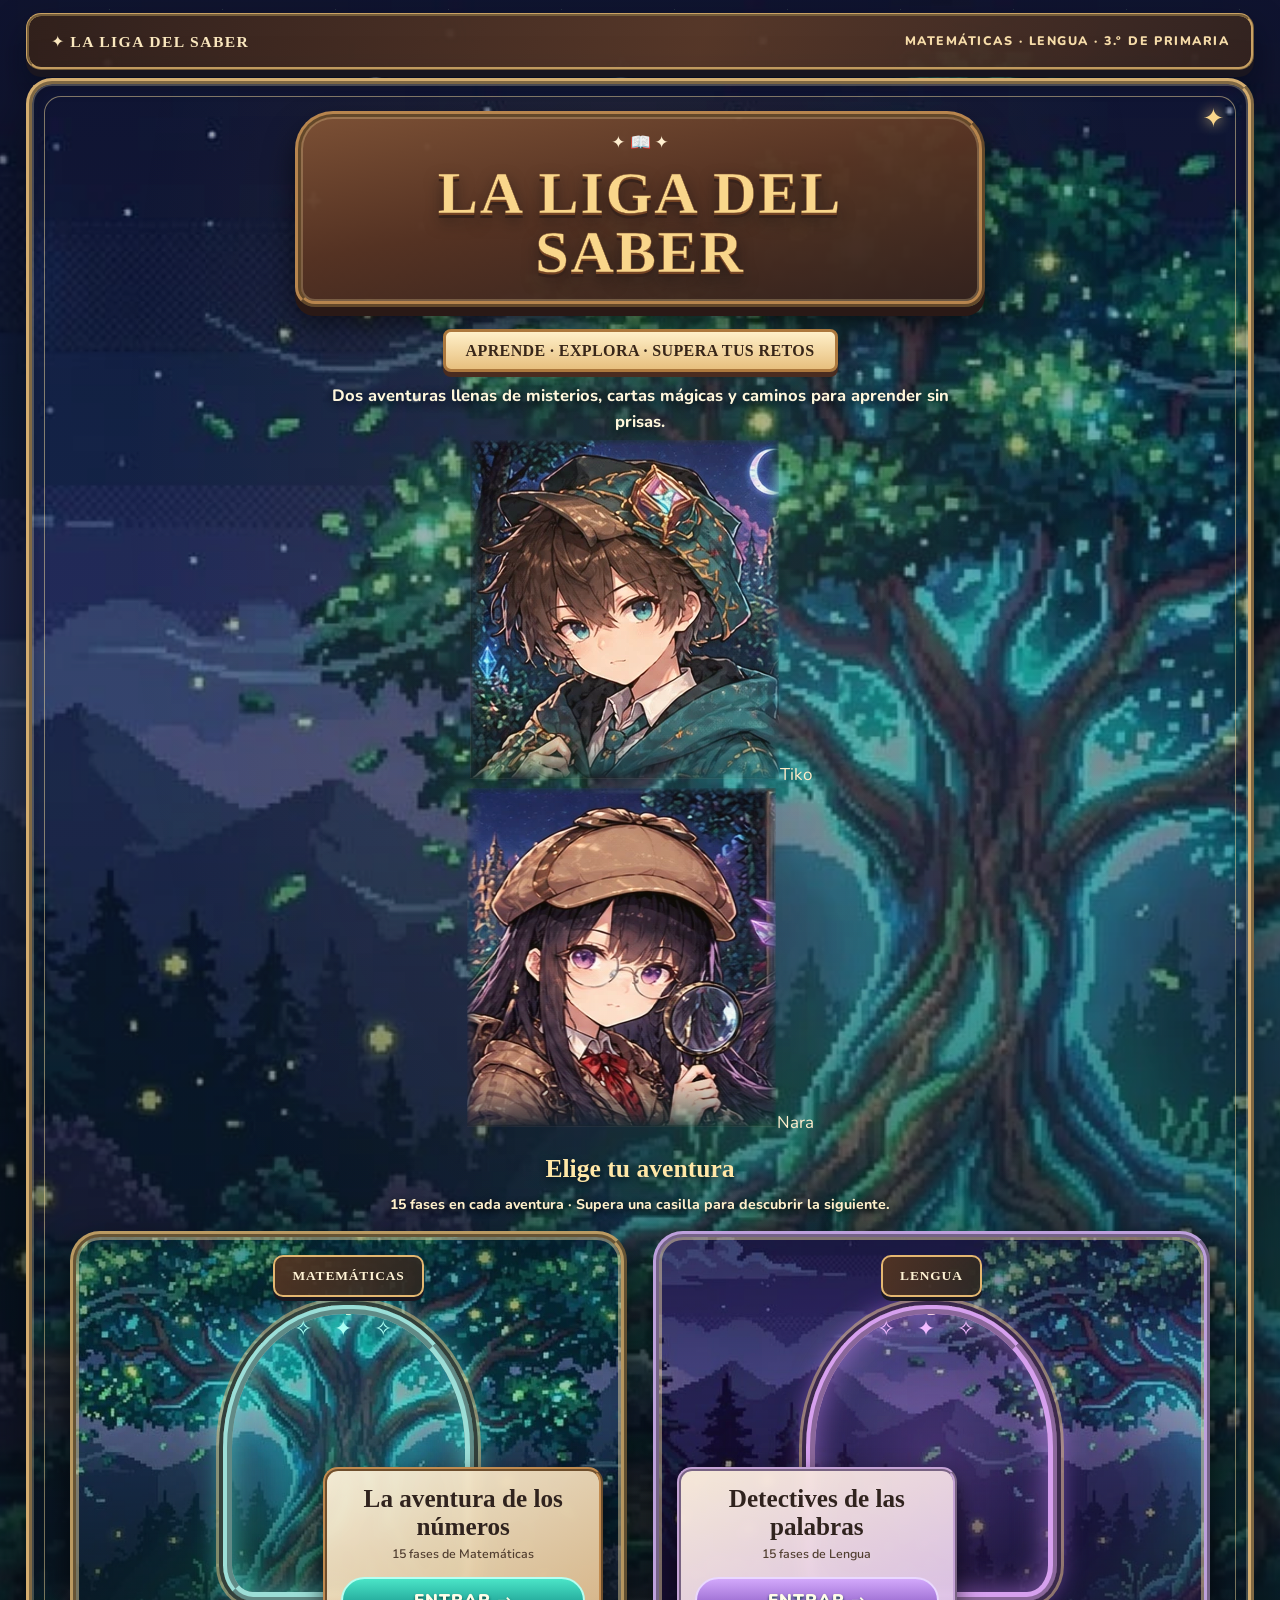
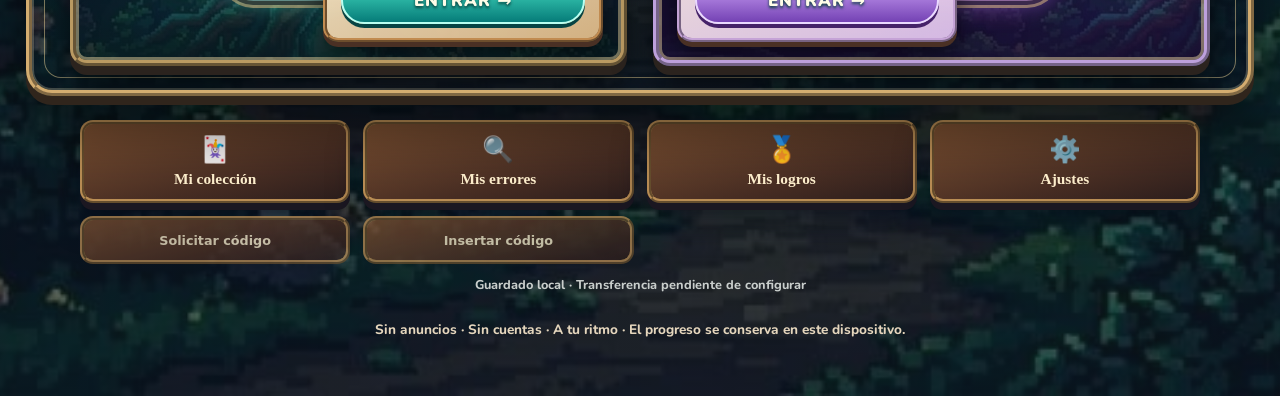
==== commit a964c99b: "feat(ui): portada de composición escénica con dos portales y guías externos" ====
--- a/index.html
+++ b/index.html
@@ -7,17 +7,19 @@
 <main class="homepage">
 <header class="pixel-home-topbar"><strong>✦ LA LIGA DEL SABER</strong><small>MATEMÁTICAS · LENGUA · 3.º DE PRIMARIA</small></header>
 <section class="pixel-hero v4-portal-home" aria-labelledby="pixel-home-title">
-<div class="pixel-hero-content"><div class="pixel-logo"><span class="pixel-star" aria-hidden="true">✦ ❖ ✦</span><h1 id="pixel-home-title">LA LIGA<br>DEL SABER</h1><span class="pixel-star" aria-hidden="true">❖ ✦ ❖</span></div>
+<div class="pixel-hero-content"><div class="pixel-logo"><span class="home-book-emblem" aria-hidden="true">✦ <span>📖</span> ✦</span><h1 id="pixel-home-title">LA LIGA DEL SABER</h1></div>
 <p class="pixel-slogan">APRENDE · EXPLORA · SUPERA TUS RETOS</p>
 <p class="pixel-slogan-sub">Dos aventuras llenas de misterios, cartas mágicas y caminos para aprender sin prisas.</p></div>
+<div class="home-guider home-guider-tiko" aria-hidden="true"><img src="./assets/arte-v4/tiko-retrato.webp" alt="" width="311" height="341" decoding="async"><span class="home-guider-name">Tiko</span></div>
+<div class="home-guider home-guider-nara" aria-hidden="true"><img src="./assets/arte-v4/nara-retrato.webp" alt="" width="311" height="341" decoding="async"><span class="home-guider-name">Nara</span></div>
 <div class="pixel-world-chooser" aria-labelledby="portal-title"><div class="pixel-world-header"><h2 id="portal-title">Elige tu aventura</h2><p>15 fases en cada aventura · Supera una casilla para descubrir la siguiente.</p></div>
 <div class="pixel-world-grid">
 <a class="pixel-portal math" href="./matematicas-sda1.html" aria-label="Entrar en La aventura de los números, Matemáticas">
-<span class="pixel-portal-label">✦ EL REINO DE LOS NÚMEROS</span><img class="pixel-portal-art" src="./assets/arte-v4/tiko-retrato.webp" alt="" width="240" height="270" decoding="async">
-<div class="pixel-portal-footer"><h3>La aventura de los números</h3><p>Castillos, cristales y máquinas de números · 15 fases</p><span class="pixel-enter">ENTRAR →</span></div></a>
+<span class="pixel-portal-label">MATEMÁTICAS</span><span class="portal-arch" aria-hidden="true"></span><span class="portal-sigils" aria-hidden="true">⁺ &nbsp; ₂ &nbsp; ×</span>
+<div class="pixel-portal-footer"><h3>La aventura de los números</h3><p>15 fases de Matemáticas</p><span class="pixel-enter">ENTRAR →</span></div></a>
 <a class="pixel-portal lang" href="./lengua-sda1.html" aria-label="Entrar en Detectives de las palabras, Lengua">
-<span class="pixel-portal-label">✦ EL BOSQUE DE LAS PALABRAS</span><img class="pixel-portal-art" src="./assets/arte-v4/nara-retrato.webp" alt="" width="240" height="270" decoding="async">
-<div class="pixel-portal-footer"><h3>Detectives de las palabras</h3><p>Libros mágicos, mensajes y misterios · 15 fases</p><span class="pixel-enter">ENTRAR →</span></div></a>
+<span class="pixel-portal-label">LENGUA</span><span class="portal-arch" aria-hidden="true"></span><span class="portal-sigils" aria-hidden="true">A &nbsp; B &nbsp; C</span>
+<div class="pixel-portal-footer"><h3>Detectives de las palabras</h3><p>15 fases de Lengua</p><span class="pixel-enter">ENTRAR →</span></div></a>
 </div></div></section>
 <nav class="pixel-home-menu" aria-label="Accesos a colección, errores, progreso y configuración">
 <button type="button" data-liga-open="collection"><span aria-hidden="true">🃏</span>Mi colección</button>
--- a/tema-aventura-v6.css
+++ b/tema-aventura-v6.css
@@ -348,3 +348,76 @@
 @media(prefers-reduced-motion:reduce){
  body.home-pixel *,body.game.pixel-game *,.pixel-overlay-root *{animation:none!important;transition:none!important;scroll-behavior:auto!important}
 }
+
+/* Mapas de dos proporciones: una panorámica para escritorio, otra original para móvil. */
+body.game.pixel-game .stage-map-picture{position:absolute;inset:0;display:block;width:100%;height:100%;z-index:0;overflow:hidden}
+body.game.pixel-game .stage-map-picture .map-ground-art{position:absolute;inset:0;width:100%;height:100%;object-fit:cover}
+body.game.pixel-game .stage-territories{position:relative;z-index:5;display:flex;flex-wrap:wrap;gap:7px;justify-content:center;margin:1px auto 13px;max-width:1120px}
+body.game.pixel-game .stage-territory{
+ display:inline-flex;align-items:center;min-height:34px;padding:6px 12px;
+ font:800 .78rem/1.15 Georgia,serif;color:#ffedc7;
+ background:linear-gradient(145deg,#735039,#422c2c);
+ border:2px ridge #cc9d5a;border-radius:10px;box-shadow:0 3px 0 #241b19
+}
+body.game.pixel-game.lang-game .stage-territory{background:linear-gradient(145deg,#6c497a,#37243c);border-color:#c69edb}
+body.game.pixel-game .stage-road.desktop-road{display:none}
+body.game.pixel-game .stage-road.mobile-road{display:block}
+@media(min-width:900px){
+ body.game.pixel-game .stage-road.desktop-road{display:block}
+ body.game.pixel-game .stage-road.mobile-road{display:none}
+}
+@media(max-width:700px){
+ body.game.pixel-game .stage-territories{gap:5px}
+ body.game.pixel-game .stage-territory{font-size:.67rem;min-height:32px;padding:5px 8px}
+}
+
+/* Álbum RPG: filtros auténticos, cuadrícula y carta seleccionada a la vista. */
+.pixel-dialog:has(.pixel-album-layout){width:min(1440px,100%);max-height:94dvh}
+.pixel-album-layout{display:grid;grid-template-columns:minmax(148px,175px) minmax(0,1fr) minmax(250px,325px);gap:16px;align-items:start;margin-top:16px;min-width:0}
+.pixel-album-layout > *{min-width:0}
+.pixel-album-sidebar,.pixel-album-main,.pixel-album-detail{border:3px ridge #b58c55;border-radius:15px;background:linear-gradient(145deg,#563c2f,#2a282a);box-shadow:inset 0 0 0 2px #fff4b11d,0 6px 0 #111921}
+.pixel-album-sidebar{padding:13px 10px}.pixel-album-sidebar h3{color:#ffe2a1;font:900 1.05rem Georgia,serif;margin:0 0 11px}
+.pixel-album-sidebar .pixel-album-actions{display:grid;gap:7px;margin:0}
+.pixel-album-sidebar .pixel-album-actions button{display:flex;justify-content:space-between;align-items:center;gap:5px;padding:9px 8px;font-size:.78rem;min-height:48px;text-align:left}
+.pixel-album-sidebar .pixel-album-actions small{display:grid;place-items:center;min-width:28px;min-height:28px;background:#231d21b9;color:#ffecbe;border:1px solid #d0aa68;border-radius:9px;font-size:.72rem}
+.pixel-album-sidebar .pixel-album-actions [aria-pressed=true] small{background:#7f5b32;color:#fff3ca}
+.pixel-album-sidebar .pixel-album-counter{margin:16px 3px 3px;font-size:.78rem;color:#f9dbad}
+.pixel-album-main{padding:13px;max-height:69dvh;overflow:auto;overscroll-behavior:contain}
+.pixel-album-main .pixel-album-grid{display:grid;grid-template-columns:repeat(4,minmax(0,1fr));gap:11px}
+.pixel-album-main .pixel-card-tile{padding:6px;border-radius:10px;min-width:0;min-height:138px}
+.pixel-album-main .pixel-card-image{aspect-ratio:5/7}
+.pixel-album-main .pixel-card-title{font-size:.69rem}
+.pixel-album-detail{padding:14px;max-height:69dvh;overflow:auto;color:#36291f;background:linear-gradient(#fcf0d2,#dec397)}
+.pixel-album-detail .pixel-selected-title{font:900 clamp(1.1rem,1.45vw,1.5rem)/1.22 Georgia,serif;color:#3c2a1d;text-align:center;margin:2px 0 12px}
+.pixel-album-detail .pixel-card-detail{display:grid;grid-template-columns:1fr;gap:11px;margin:0;justify-items:center}
+.pixel-album-detail .pixel-card-flip{width:min(100%,245px);margin:0 auto;min-width:0}
+.pixel-album-detail .pixel-card-story{width:100%;background:#fff6e4;padding:12px;border-width:2px;box-shadow:none}
+.pixel-album-detail .pixel-card-story h3{font-size:1.03rem;margin:2px 0}
+.pixel-album-detail .pixel-card-story p{font-size:.82rem;line-height:1.45}
+.pixel-album-detail .pixel-card-story .pixel-power-disabled{font-size:.75rem;padding:10px;margin:4px 0}
+.pixel-album-detail .pixel-fantasy-btn{min-height:45px;padding:9px 11px;font-size:.8rem}
+.pixel-album-empty{display:grid;place-items:center;text-align:center;gap:10px;padding:36px 15px;min-height:280px;color:#483021}
+.pixel-album-empty>span{font-size:3rem;color:#b98834}.pixel-album-empty h3{font:900 1.3rem Georgia,serif}.pixel-album-empty p{line-height:1.5}
+@media(max-width:1000px){.pixel-album-layout{grid-template-columns:minmax(132px,170px) minmax(0,1fr)}.pixel-album-detail{grid-column:2;max-height:none}.pixel-album-main{max-height:60dvh}.pixel-album-main .pixel-album-grid{grid-template-columns:repeat(3,minmax(0,1fr))}}
+@media(max-width:700px){.pixel-album-layout{grid-template-columns:minmax(0,1fr);gap:10px}.pixel-album-sidebar{padding:9px}.pixel-album-sidebar .pixel-album-actions{display:flex;overflow-x:auto;scrollbar-width:thin;gap:5px}.pixel-album-sidebar .pixel-album-actions button{flex:0 0 auto;padding:7px 9px}.pixel-album-sidebar .pixel-album-counter{margin:6px 0 0}.pixel-album-main{max-height:52dvh;padding:8px}.pixel-album-main .pixel-album-grid{grid-template-columns:repeat(3,minmax(0,1fr));gap:7px}.pixel-album-detail{grid-column:auto;max-height:none}.pixel-album-detail .pixel-card-detail{grid-template-columns:1fr 1fr;align-items:start}.pixel-album-detail .pixel-card-flip{width:100%}.pixel-album-detail .pixel-card-story{padding:9px}}
+@media(max-width:420px){.pixel-album-main .pixel-album-grid{grid-template-columns:repeat(2,minmax(0,1fr))}.pixel-album-detail .pixel-card-detail{grid-template-columns:1fr}.pixel-album-detail .pixel-card-flip{max-width:220px}}
+
+/* Portales escenográficos con arco real CSS. El enlace sigue ocupando toda la tarjeta. */
+body.home-pixel .v4-portal-home .pixel-portal.math::before,
+body.home-pixel .v4-portal-home .pixel-portal.lang::before{
+ content:"";display:block;position:absolute;pointer-events:none;z-index:1;
+ inset:16% 27% 14%;border-radius:48% 48% 12% 12%;
+ border:9px ridge #9cded7;background:radial-gradient(ellipse at 50% 52%,#20b8c830,transparent 75%);
+ box-shadow:0 0 0 4px #32403b,0 0 0 7px #d8b87c8a,
+ inset 0 0 32px #64ffee99,0 0 27px #4cead7a1
+}
+body.home-pixel .v4-portal-home .pixel-portal.lang::before{
+ border-color:#d6a0ee;
+ background:radial-gradient(ellipse at 50% 52%,#c478ee33,transparent 75%);
+ box-shadow:0 0 0 4px #3b294c,0 0 0 7px #d8b87c8a,
+ inset 0 0 32px #d28eff99,0 0 27px #ba75f5bb
+}
+@media(max-width:700px){
+ body.home-pixel .v4-portal-home .pixel-portal.math::before,
+ body.home-pixel .v4-portal-home .pixel-portal.lang::before{inset:17% 26% 15%;border-width:6px}
+}
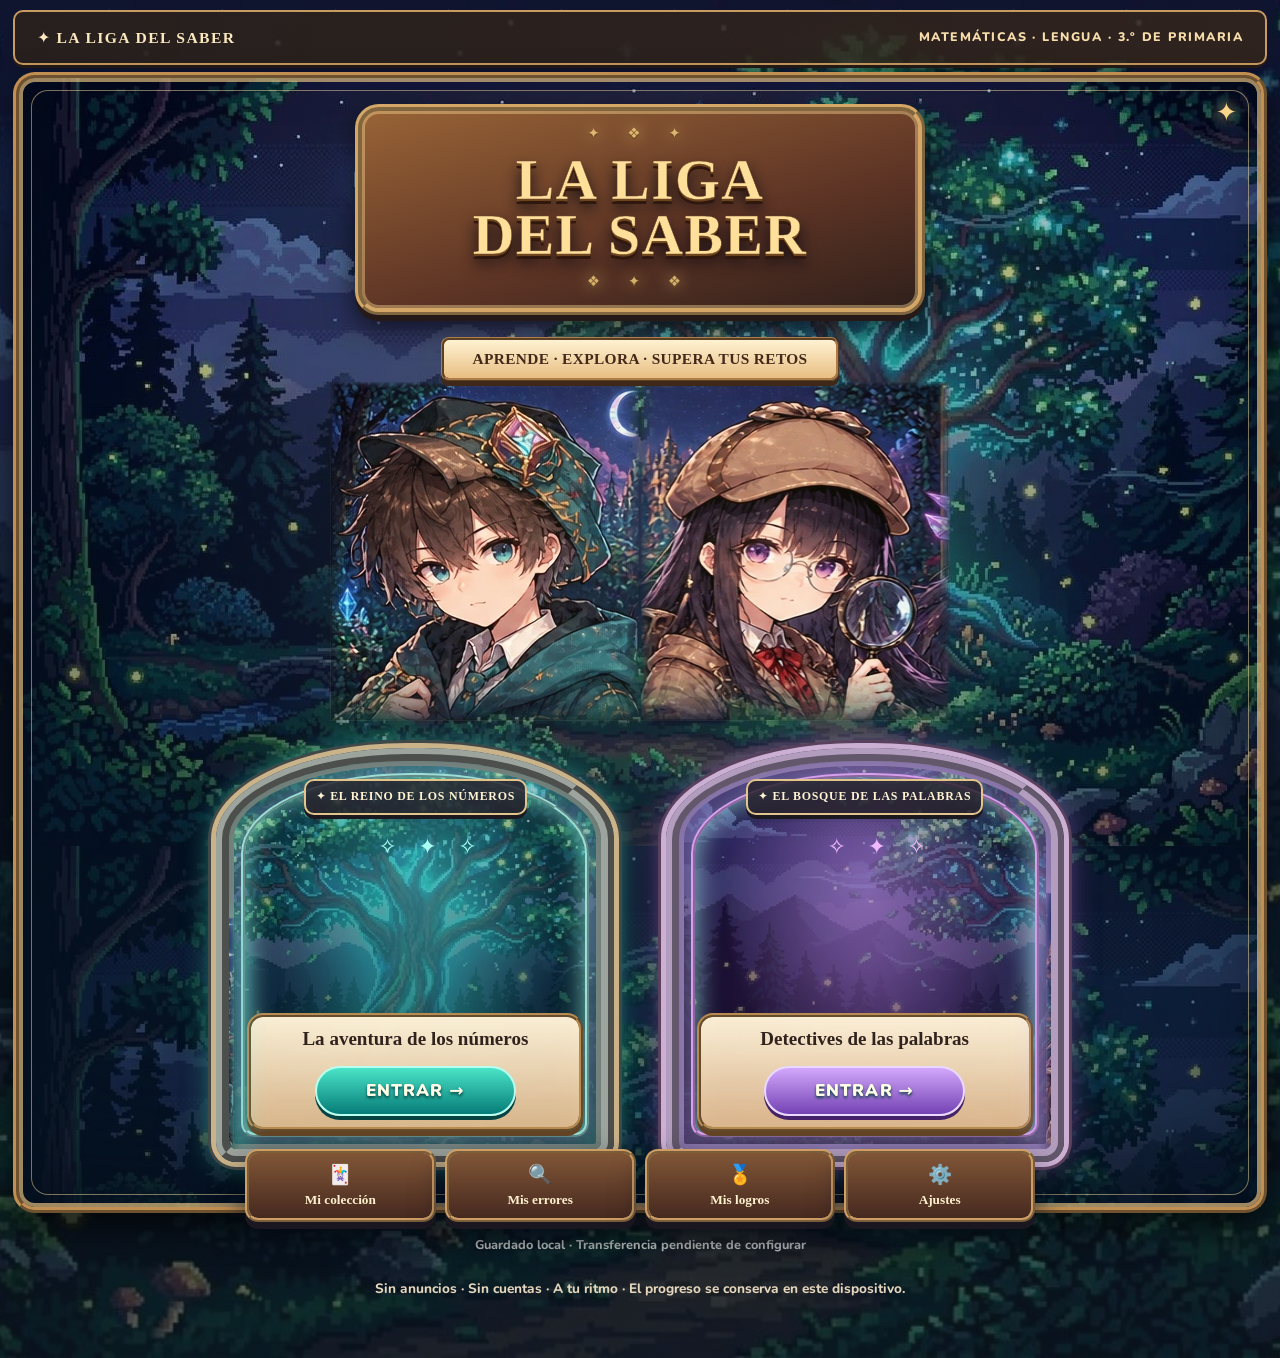
==== commit 36fae358: "feat(ui): personajes aprobados como protagonistas a ambos lados de los portales" ====
--- a/index.html
+++ b/index.html
@@ -7,19 +7,18 @@
 <main class="homepage">
 <header class="pixel-home-topbar"><strong>✦ LA LIGA DEL SABER</strong><small>MATEMÁTICAS · LENGUA · 3.º DE PRIMARIA</small></header>
 <section class="pixel-hero v4-portal-home" aria-labelledby="pixel-home-title">
-<div class="pixel-hero-content"><div class="pixel-logo"><span class="home-book-emblem" aria-hidden="true">✦ <span>📖</span> ✦</span><h1 id="pixel-home-title">LA LIGA DEL SABER</h1></div>
+<div class="pixel-hero-content"><div class="pixel-logo"><span class="pixel-star" aria-hidden="true">✦ ❖ ✦</span><h1 id="pixel-home-title">LA LIGA<br>DEL SABER</h1><span class="pixel-star" aria-hidden="true">❖ ✦ ❖</span></div>
 <p class="pixel-slogan">APRENDE · EXPLORA · SUPERA TUS RETOS</p>
 <p class="pixel-slogan-sub">Dos aventuras llenas de misterios, cartas mágicas y caminos para aprender sin prisas.</p></div>
-<div class="home-guider home-guider-tiko" aria-hidden="true"><img src="./assets/arte-v4/tiko-retrato.webp" alt="" width="311" height="341" decoding="async"><span class="home-guider-name">Tiko</span></div>
-<div class="home-guider home-guider-nara" aria-hidden="true"><img src="./assets/arte-v4/nara-retrato.webp" alt="" width="311" height="341" decoding="async"><span class="home-guider-name">Nara</span></div>
+<div class="liga-hero-companions" aria-hidden="true"><img class="liga-hero-guide tiko" src="./assets/arte-v4/tiko-retrato.webp" width="311" height="341" alt="" decoding="async"><img class="liga-hero-guide nara" src="./assets/arte-v4/nara-retrato.webp" width="311" height="341" alt="" decoding="async"></div>
 <div class="pixel-world-chooser" aria-labelledby="portal-title"><div class="pixel-world-header"><h2 id="portal-title">Elige tu aventura</h2><p>15 fases en cada aventura · Supera una casilla para descubrir la siguiente.</p></div>
 <div class="pixel-world-grid">
 <a class="pixel-portal math" href="./matematicas-sda1.html" aria-label="Entrar en La aventura de los números, Matemáticas">
-<span class="pixel-portal-label">MATEMÁTICAS</span><span class="portal-arch" aria-hidden="true"></span><span class="portal-sigils" aria-hidden="true">⁺ &nbsp; ₂ &nbsp; ×</span>
-<div class="pixel-portal-footer"><h3>La aventura de los números</h3><p>15 fases de Matemáticas</p><span class="pixel-enter">ENTRAR →</span></div></a>
+<span class="pixel-portal-label">✦ EL REINO DE LOS NÚMEROS</span><img class="pixel-portal-art" src="./assets/arte-v4/tiko-retrato.webp" alt="" width="240" height="270" decoding="async">
+<div class="pixel-portal-footer"><h3>La aventura de los números</h3><p>Castillos, cristales y máquinas de números · 15 fases</p><span class="pixel-enter">ENTRAR →</span></div></a>
 <a class="pixel-portal lang" href="./lengua-sda1.html" aria-label="Entrar en Detectives de las palabras, Lengua">
-<span class="pixel-portal-label">LENGUA</span><span class="portal-arch" aria-hidden="true"></span><span class="portal-sigils" aria-hidden="true">A &nbsp; B &nbsp; C</span>
-<div class="pixel-portal-footer"><h3>Detectives de las palabras</h3><p>15 fases de Lengua</p><span class="pixel-enter">ENTRAR →</span></div></a>
+<span class="pixel-portal-label">✦ EL BOSQUE DE LAS PALABRAS</span><img class="pixel-portal-art" src="./assets/arte-v4/nara-retrato.webp" alt="" width="240" height="270" decoding="async">
+<div class="pixel-portal-footer"><h3>Detectives de las palabras</h3><p>Libros mágicos, mensajes y misterios · 15 fases</p><span class="pixel-enter">ENTRAR →</span></div></a>
 </div></div></section>
 <nav class="pixel-home-menu" aria-label="Accesos a colección, errores, progreso y configuración">
 <button type="button" data-liga-open="collection"><span aria-hidden="true">🃏</span>Mi colección</button>
--- a/tema-aventura-v6.css
+++ b/tema-aventura-v6.css
@@ -421,3 +421,303 @@
  body.home-pixel .v4-portal-home .pixel-portal.math::before,
  body.home-pixel .v4-portal-home .pixel-portal.lang::before{inset:17% 26% 15%;border-width:6px}
 }
+
+/* Alta fidelidad (23/10/2026): portada escenográfica, sin cambiar navegación */
+body.home-pixel .homepage{max-width:1700px;padding:10px clamp(8px,1vw,20px) 34px}
+body.home-pixel .pixel-hero.v4-portal-home{
+ min-height:clamp(710px,85vh,940px);padding:26px 16px 45px;
+ border-radius:22px;border:6px ridge #c28f52;
+ background-image:radial-gradient(ellipse at 50% 28%,#31418322,transparent 64%),linear-gradient(#06152b35,#071b28ac),url("./assets/arte-v4/bosque-magico.webp");
+ box-shadow:inset 0 0 0 4px #f5ce87a3,inset 0 -60px 90px #050d1c9a,0 15px 33px #000a
+}
+body.home-pixel .pixel-home-topbar{background:linear-gradient(90deg,#2b221bdc,#38271bc9);border:2px solid #c89b60;border-radius:10px;margin-bottom:7px;box-shadow:0 3px 0 #251a16}
+body.home-pixel .v4-portal-home .pixel-logo{
+ width:min(570px,92%);border:7px ridge #d4a767;border-radius:24px;
+ padding:12px 35px 16px;background:linear-gradient(165deg,#986336,#5d3425 60%,#30201b);
+ box-shadow:inset 0 0 0 3px #ffde9966,0 6px 0 #251a18,0 12px 29px #000a
+}
+body.home-pixel .v4-portal-home .pixel-logo h1{
+ font:900 clamp(2.5rem,4.5vw,4.5rem)/.95 Georgia,serif;letter-spacing:.025em;
+ color:#ffe09b;text-shadow:0 2px 0 #6d451d,0 5px 0 #30180f,0 9px 15px #0a0a12
+}
+body.home-pixel .v4-portal-home .pixel-slogan{
+ background:linear-gradient(#fff2d2,#e8be83);border:3px ridge #ae7c49;
+ color:#422919;font:800 clamp(.86rem,1.2vw,1.07rem) Georgia,serif;
+ padding:10px 28px;box-shadow:0 5px 0 #402819
+}
+body.home-pixel .v4-portal-home .pixel-slogan-sub{display:none}
+body.home-pixel .v4-portal-home .pixel-world-chooser{max-width:1450px;margin:clamp(15px,2vh,32px) auto 0}
+body.home-pixel .v4-portal-home .pixel-world-header{position:absolute;clip-path:inset(50%);width:1px;height:1px;overflow:hidden}
+body.home-pixel .v4-portal-home .pixel-world-grid{
+ width:min(70%,880px);margin:0 auto;grid-template-columns:repeat(2,minmax(0,1fr));gap:clamp(28px,4vw,70px)
+}
+body.home-pixel .v4-portal-home .pixel-portal,
+body.home-pixel .v4-portal-home .pixel-portal.lang{
+ min-height:clamp(380px,46vh,485px);border:13px ridge #9da39d;
+ border-radius:48% 48% 20px 20px / 22% 22% 20px 20px;
+ padding:18px;box-shadow:inset 0 0 0 5px #6d7d75,inset 0 0 48px #7ffeed7a,
+ 0 0 0 5px #cab389,0 0 0 8px #414848,0 0 31px #3ef5dfaf,0 15px 33px #000b;
+ background-image:radial-gradient(ellipse at 52% 32%,#68fff45a,transparent 55%),
+ linear-gradient(#071b2929,#071b26d8),url("./assets/arte-v4/portal-numeros.webp")
+}
+body.home-pixel .v4-portal-home .pixel-portal.lang{
+ border-color:#b29dbf;box-shadow:inset 0 0 0 5px #8571a5,inset 0 0 48px #d0a5ff78,
+ 0 0 0 5px #cbb0d4,0 0 0 8px #59415d,0 0 32px #b778f6ac,0 15px 33px #000a;
+ background-image:radial-gradient(ellipse at 50% 32%,#d5a3ff68,transparent 55%),
+ linear-gradient(#170c272a,#170d2bd2),url("./assets/arte-v4/portal-palabras.webp")
+}
+body.home-pixel .v4-portal-home .pixel-portal.math::before,
+body.home-pixel .v4-portal-home .pixel-portal.lang::before{
+ inset:12px;border-width:4px;border-radius:48% 48% 14px 14px / 22% 22% 14px 14px;
+ box-shadow:inset 0 0 26px #9cffe59c,0 0 20px #c4bcf475
+}
+body.home-pixel .v4-portal-home .pixel-portal-label{
+ z-index:5;align-self:center;text-align:center;font-size:clamp(.68rem,.93vw,.93rem);
+ background:#27222bd7;border:2px solid #e3c58c;border-radius:10px;padding:7px 10px
+}
+body.home-pixel .v4-portal-home .pixel-portal-art{
+ width:clamp(140px,17vw,255px);height:min(50vh,420px);max-height:420px;
+ left:clamp(-212px,-17vw,-100px);bottom:-7px;z-index:8;
+ filter:drop-shadow(0 12px 7px #040b13e0) drop-shadow(0 0 15px #69fff7a1)
+}
+body.home-pixel .v4-portal-home .pixel-portal.lang .pixel-portal-art{
+ right:clamp(-212px,-17vw,-100px);left:auto;filter:drop-shadow(0 12px 7px #080517e0) drop-shadow(0 0 15px #cbabffb6)
+}
+body.home-pixel .v4-portal-home .pixel-portal-footer,
+body.home-pixel .v4-portal-home .pixel-portal.lang .pixel-portal-footer{
+ width:100%;min-height:118px;min-width:0;margin:auto auto 0;max-width:none;
+ padding:11px 9px;text-align:center;z-index:6;
+ border:4px ridge #b88c51;border-radius:16px;
+ background:linear-gradient(#fff3d9f9,#e6be90ed);box-shadow:0 5px 0 #634526
+}
+body.home-pixel .v4-portal-home .pixel-portal-footer h3{font-size:clamp(1.12rem,1.35vw,1.55rem)}
+body.home-pixel .v4-portal-home .pixel-portal-footer p{display:none}
+body.home-pixel .v4-portal-home .pixel-enter{min-height:50px;align-self:center;min-width:65%;border-radius:32px}
+body.home-pixel .pixel-home-menu{
+ position:relative;z-index:6;width:min(790px,85%);margin:-64px auto 14px;gap:9px;
+ grid-template-columns:repeat(4,minmax(0,1fr))
+}
+body.home-pixel .pixel-home-menu button:not(:disabled){
+ min-height:58px;border:4px ridge #ce9e64;background:linear-gradient(#815637,#46291f);font-size:clamp(.78rem,1vw,1rem)
+}
+body.home-pixel .pixel-home-menu button:not(:disabled) span{font-size:1.14rem}
+@media(min-width:900px){body.home-pixel .pixel-home-menu button:disabled{display:none}}
+@media(max-width:899px){
+ body.home-pixel .v4-portal-home .pixel-world-grid{width:min(83%,700px)}
+ body.home-pixel .v4-portal-home .pixel-portal-art{left:-70px;width:150px}
+ body.home-pixel .v4-portal-home .pixel-portal.lang .pixel-portal-art{right:-70px}
+}
+@media(max-width:700px){
+ body.home-pixel .pixel-hero.v4-portal-home{min-height:0;padding:18px 10px 20px}
+ body.home-pixel .v4-portal-home .pixel-logo{padding:11px 18px}
+ body.home-pixel .v4-portal-home .pixel-logo h1{font-size:clamp(1.7rem,7vw,2.7rem)}
+ body.home-pixel .v4-portal-home .pixel-world-grid{width:min(100%,430px);grid-template-columns:1fr;gap:23px}
+ body.home-pixel .v4-portal-home .pixel-portal,
+ body.home-pixel .v4-portal-home .pixel-portal.lang{min-height:345px;margin:0 26px;border-width:8px}
+ body.home-pixel .v4-portal-home .pixel-portal-art{left:-32px;width:clamp(125px,34vw,175px);height:240px}
+ body.home-pixel .v4-portal-home .pixel-portal.lang .pixel-portal-art{right:-32px}
+ body.home-pixel .v4-portal-home .pixel-portal-footer,
+ body.home-pixel .v4-portal-home .pixel-portal.lang .pixel-portal-footer{width:80%;min-height:106px;margin:auto 0 0 auto}
+ body.home-pixel .v4-portal-home .pixel-portal.lang .pixel-portal-footer{margin:auto auto 0 0}
+ body.home-pixel .pixel-home-menu{width:100%;margin:14px auto 8px}
+ body.home-pixel .pixel-home-menu button:disabled{display:block}
+}
+
+/* Alta fidelidad: mapas con ruta sinuosa y paisaje panorámico ilustrado */
+body.game.pixel-game .stage-gameworld{
+ max-width:1560px;width:100%;padding:11px 13px 16px;
+ border:6px ridge #cc9b5e;border-radius:15px;background:#352a29e8
+}
+body.game.pixel-game .stage-map-progress{margin:0 0 8px}
+body.game.pixel-game .stage-artscape{
+ aspect-ratio:16/9;height:auto;min-height:0;border:5px ridge #cda16a;
+ border-radius:17px;box-shadow:inset 0 0 0 4px #fdd38c59,0 17px 28px #050b15d9
+}
+body.game.pixel-game .stage-map-picture .map-ground-art{object-fit:cover}
+body.game.pixel-game .stage-territories{margin:0 0 11px;gap:7px;z-index:7}
+body.game.pixel-game .stage-territory{
+ border:3px ridge #cd9c56;border-radius:9px;padding:6px 11px;
+ font:.8rem Georgia,serif;font-weight:900;
+ background:linear-gradient(#88603e,#513626);color:#ffe7b2
+}
+body.game.pixel-game.lang-game .stage-territory{
+ background:linear-gradient(#8864a3,#4d2c69);border-color:#d4acdf
+}
+body.game.pixel-game .stage-locations{z-index:9}
+body.game.pixel-game .stage-road.desktop-road path{
+ fill:none;vector-effect:non-scaling-stroke;stroke-linejoin:round;stroke-linecap:round
+}
+body.game.pixel-game .stage-road.desktop-road .stage-road-base{
+ stroke:#503a2b;stroke-width:19;stroke-dasharray:1 0;opacity:.82;
+ filter:drop-shadow(1px 3px 2px #090e1a)
+}
+body.game.pixel-game .stage-road.desktop-road .stage-road-done{
+ stroke:#fbe5a4;stroke-width:13;stroke-dasharray:3 15;opacity:.99;
+ filter:drop-shadow(0 0 6px #ebc06b)
+}
+body.game.pixel-game .stage-node{
+ width:clamp(65px,7%,105px);min-height:62px;padding:0;gap:3px
+}
+body.game.pixel-game .stage-node .stage-orb{
+ width:clamp(52px,5.5vw,74px);height:clamp(52px,5.5vw,74px);
+ border:4px ridge #ebc47c;border-radius:50%;
+ background:radial-gradient(circle at 28% 23%,#8ff6df,#27959b 55%,#164f5a);
+ box-shadow:inset 0 2px 3px #fffbd68e,0 5px 0 #3b3437,0 0 13px #4ceddec0
+}
+body.game.pixel-game.lang-game .stage-node .stage-orb{
+ background:radial-gradient(circle at 28% 23%,#eed0ff,#9c64d1 55%,#4e2a84);
+ box-shadow:inset 0 2px 3px #fffbd68e,0 5px 0 #3b2e4c,0 0 13px #d1a3f7ac
+}
+body.game.pixel-game .stage-node .stage-index{
+ background:#583723;color:#fff0aa;border:2px solid #ebce92;
+ border-radius:50%;min-width:26px;min-height:26px;font-size:.96rem
+}
+body.game.pixel-game .stage-node .stage-orb-icon{inset:12px}
+body.game.pixel-game .stage-node .stage-node-name{
+ display:none;position:absolute;top:calc(100% - 3px);left:50%;
+ transform:translateX(-50%);width:max-content;max-width:175px;min-width:96px;
+ border:3px ridge #d7aa73;border-radius:9px;
+ background:linear-gradient(#fff6dc,#e3c191);color:#493220;
+ font-size:.75rem;min-height:32px;padding:6px 9px;z-index:12;box-shadow:0 4px 9px #000b
+}
+body.game.pixel-game .stage-node.stage-active .stage-node-name,
+body.game.pixel-game .stage-node:hover .stage-node-name,
+body.game.pixel-game .stage-node:focus-visible .stage-node-name{display:flex}
+body.game.pixel-game .stage-lock-label{
+ position:absolute;top:-4px;right:0;z-index:5;font-size:1rem
+}
+body.game.pixel-game .stage-hero-portrait{
+ display:flex;position:absolute;left:0;bottom:0;width:clamp(110px,17%,230px);
+ height:53%;align-items:end;justify-content:start;pointer-events:none;z-index:6;
+ background:radial-gradient(ellipse at 45% 76%,#ffc9863d,transparent 57%)
+}
+body.game.pixel-game.lang-game .stage-hero-portrait{
+ background:radial-gradient(ellipse at 45% 76%,#c48efb54,transparent 57%)
+}
+body.game.pixel-game .stage-hero-portrait img{
+ display:block;width:100%;height:100%;object-fit:contain;object-position:bottom left;
+ filter:drop-shadow(0 14px 9px #030919dd) drop-shadow(0 0 12px #e7cf9b5c)
+}
+body.game.pixel-game .stage-guide{z-index:8;width:clamp(42px,5%,72px)}
+body.game.pixel-game .stage-guide img{image-rendering:auto}
+body.game.pixel-game .map-voyage-intro{padding:8px 15px;margin:4px auto 10px}
+body.game.pixel-game .map-voyage-intro .section-title{font-size:clamp(1.4rem,2.7vw,2.4rem)}
+body.game.pixel-game .map-access-note{margin:10px auto 0;padding:9px 14px;font-size:.82rem}
+@media(max-width:899px){
+ body.game.pixel-game .stage-artscape,
+ body.game.pixel-game.lang-game .stage-artscape{aspect-ratio:2/3;height:auto;min-height:0}
+ body.game.pixel-game .stage-node{width:clamp(117px,30%,165px);min-height:90px}
+ body.game.pixel-game .stage-node .stage-node-name{
+  display:flex;position:static;transform:none;min-width:0;width:100%;
+  max-width:175px;font-size:.78rem;min-height:34px
+ }
+ body.game.pixel-game .stage-hero-portrait{display:none}
+ body.game.pixel-game .stage-road.desktop-road{display:none}
+ body.game.pixel-game .stage-road.mobile-road{display:block}
+}
+@media(max-width:700px){
+ body.game.pixel-game .stage-artscape,
+ body.game.pixel-game.lang-game .stage-artscape{
+  height:1900px;min-height:1900px;aspect-ratio:auto
+ }
+ body.game.pixel-game.lang-game .stage-artscape{height:2140px;min-height:2140px}
+ body.game.pixel-game .stage-node{width:clamp(118px,36vw,155px)}
+ body.game.pixel-game .stage-node .stage-orb{width:62px;height:62px}
+}
+@media(max-width:390px){
+ body.game.pixel-game .stage-artscape{height:2020px;min-height:2020px}
+ body.game.pixel-game.lang-game .stage-artscape{height:2270px;min-height:2270px}
+}
+
+/* Alta fidelidad: pergaminos y sala de cartas, sin cambiar formularios educativos. */
+body.game.pixel-game .mission-stage{
+ padding:clamp(12px,2vw,28px);border:7px ridge #c49b64;border-radius:19px;
+ background-image:radial-gradient(ellipse at 80% 25%,#5d489c3f,transparent 60%),
+ linear-gradient(145deg,#101e2cd7,#18172bc3),url("./assets/arte-v4/bosque-magico.webp");
+ box-shadow:inset 0 0 0 3px #ffdb9554,0 13px 25px #0008
+}
+body.game.pixel-game .mission-toolbar{
+ border:3px ridge #c4a36e;border-radius:13px;margin:0 0 6px;padding:9px 14px;
+ background:linear-gradient(130deg,#62422ce8,#32272de9);
+}
+body.game.pixel-game .mission-layout{
+ display:grid;grid-template-columns:minmax(0,1.08fr) minmax(0,1fr);
+ gap:clamp(13px,2vw,25px);align-items:start
+}
+body.game.pixel-game .mission-pane{
+ border:6px ridge #b9915a;padding:clamp(13px,2vw,27px);
+ background:linear-gradient(145deg,#fff4d5,#ead0a6 70%,#fff2d6)
+}
+body.game.pixel-game .mission-interaction{
+ border:5px ridge #b9915a;min-height:270px;padding:clamp(12px,2vw,22px)
+}
+body.game.pixel-game .mission-pane::before{
+ content:"❧";position:absolute;top:9px;right:13px;color:#bc8750;font-size:1.6rem;pointer-events:none
+}
+body.game.pixel-game .mission-pane .q-title{
+ font:900 clamp(1.3rem,2vw,1.9rem)/1.4 Georgia,serif;color:#35251d
+}
+body.game.pixel-game .mission-pane .quest-place-scene{max-height:168px;overflow:hidden}
+body.game.pixel-game .mission-interaction .choice{
+ min-height:63px;border:4px ridge #bc945c;border-radius:11px;
+ background:linear-gradient(#fff9e9,#efdbb3);color:#442e20;
+ box-shadow:0 4px 0 #987447;text-shadow:none;
+ font:900 clamp(1.02rem,1.8vw,1.34rem)/1.3 Georgia,serif
+}
+body.game.pixel-game .mission-interaction .choice:hover:not(:disabled){
+ background:linear-gradient(#e6fff5,#a0e1c4);color:#20432f
+}
+body.game.pixel-game.lang-game .mission-interaction .choice:hover:not(:disabled){
+ background:linear-gradient(#f9eaff,#dfb9fc);color:#483058
+}
+.pixel-overlay-root{background:#061322e6}
+.pixel-dialog:has(.pixel-album-layout){
+ border:9px ridge #bd864d;border-radius:20px;
+ background:radial-gradient(ellipse at 52% 4%,#ce8e4c4e,transparent 60%),
+ linear-gradient(120deg,#21191f,#533625 40%,#392b26 80%,#241c23);
+ box-shadow:inset 0 0 0 5px #ffd88a79,0 13px 0 #2b1a16,0 28px 75px #000c
+}
+.pixel-dialog:has(.pixel-album-layout)::before,
+.pixel-dialog:has(.pixel-album-layout)::after{
+ content:"✦";position:absolute;top:7px;color:#ffd68f;font-size:1.6rem;
+ text-shadow:0 0 14px #d8b267;pointer-events:none
+}
+.pixel-dialog:has(.pixel-album-layout)::before{left:11px}
+.pixel-dialog:has(.pixel-album-layout)::after{right:11px}
+.pixel-dialog:has(.pixel-album-layout) .pixel-modal-head{
+ background:linear-gradient(#91613f,#4f3227);border:5px ridge #bc874b;
+ padding:12px 22px;border-radius:13px;box-shadow:0 5px 0 #271c1c
+}
+.pixel-dialog:has(.pixel-album-layout) .pixel-modal-head h2{
+ color:#ffdb9d;font:900 clamp(1.6rem,2.5vw,2.5rem) Georgia,serif
+}
+.pixel-album-sidebar{
+ background:linear-gradient(#745033,#34251f);border:5px ridge #ad7844
+}
+.pixel-album-main{
+ background-color:#231a1b;
+ background-image:repeating-linear-gradient(to bottom,transparent 0,
+ transparent 178px,#ab784c 180px,#d1a56a 186px,#634023 195px,#241b1b 204px,#130f15 218px);
+ border:10px ridge #9f703e;
+ box-shadow:inset 0 0 0 5px #ffdb9770,0 9px 0 #251817
+}
+.pixel-album-main .pixel-card-tile{
+ background:linear-gradient(#573625,#24212b);border:3px ridge #b27b4a;
+ box-shadow:0 4px 0 #120e17
+}
+.pixel-album-main .pixel-card-tile.pixel-rarity-legendaria{border-color:#ffdf83}
+.pixel-album-detail{
+ border:9px ridge #a57542;background:linear-gradient(#ffefc8,#e5c48e);
+ box-shadow:inset 0 0 0 3px #fff4d2aa,0 6px 0 #291d1d
+}
+.pixel-album-detail .pixel-card-story{background:#fff4d4}
+@media(max-width:700px){
+ body.game.pixel-game .mission-layout{grid-template-columns:1fr}
+ body.game.pixel-game .mission-interaction{min-height:140px}
+ .pixel-album-main{background-size:auto}
+}
+@media(prefers-reduced-motion:reduce){
+ body.home-pixel *,body.game.pixel-game *,.pixel-overlay-root *{
+  animation:none!important;transition:none!important;scroll-behavior:auto!important
+ }
+}
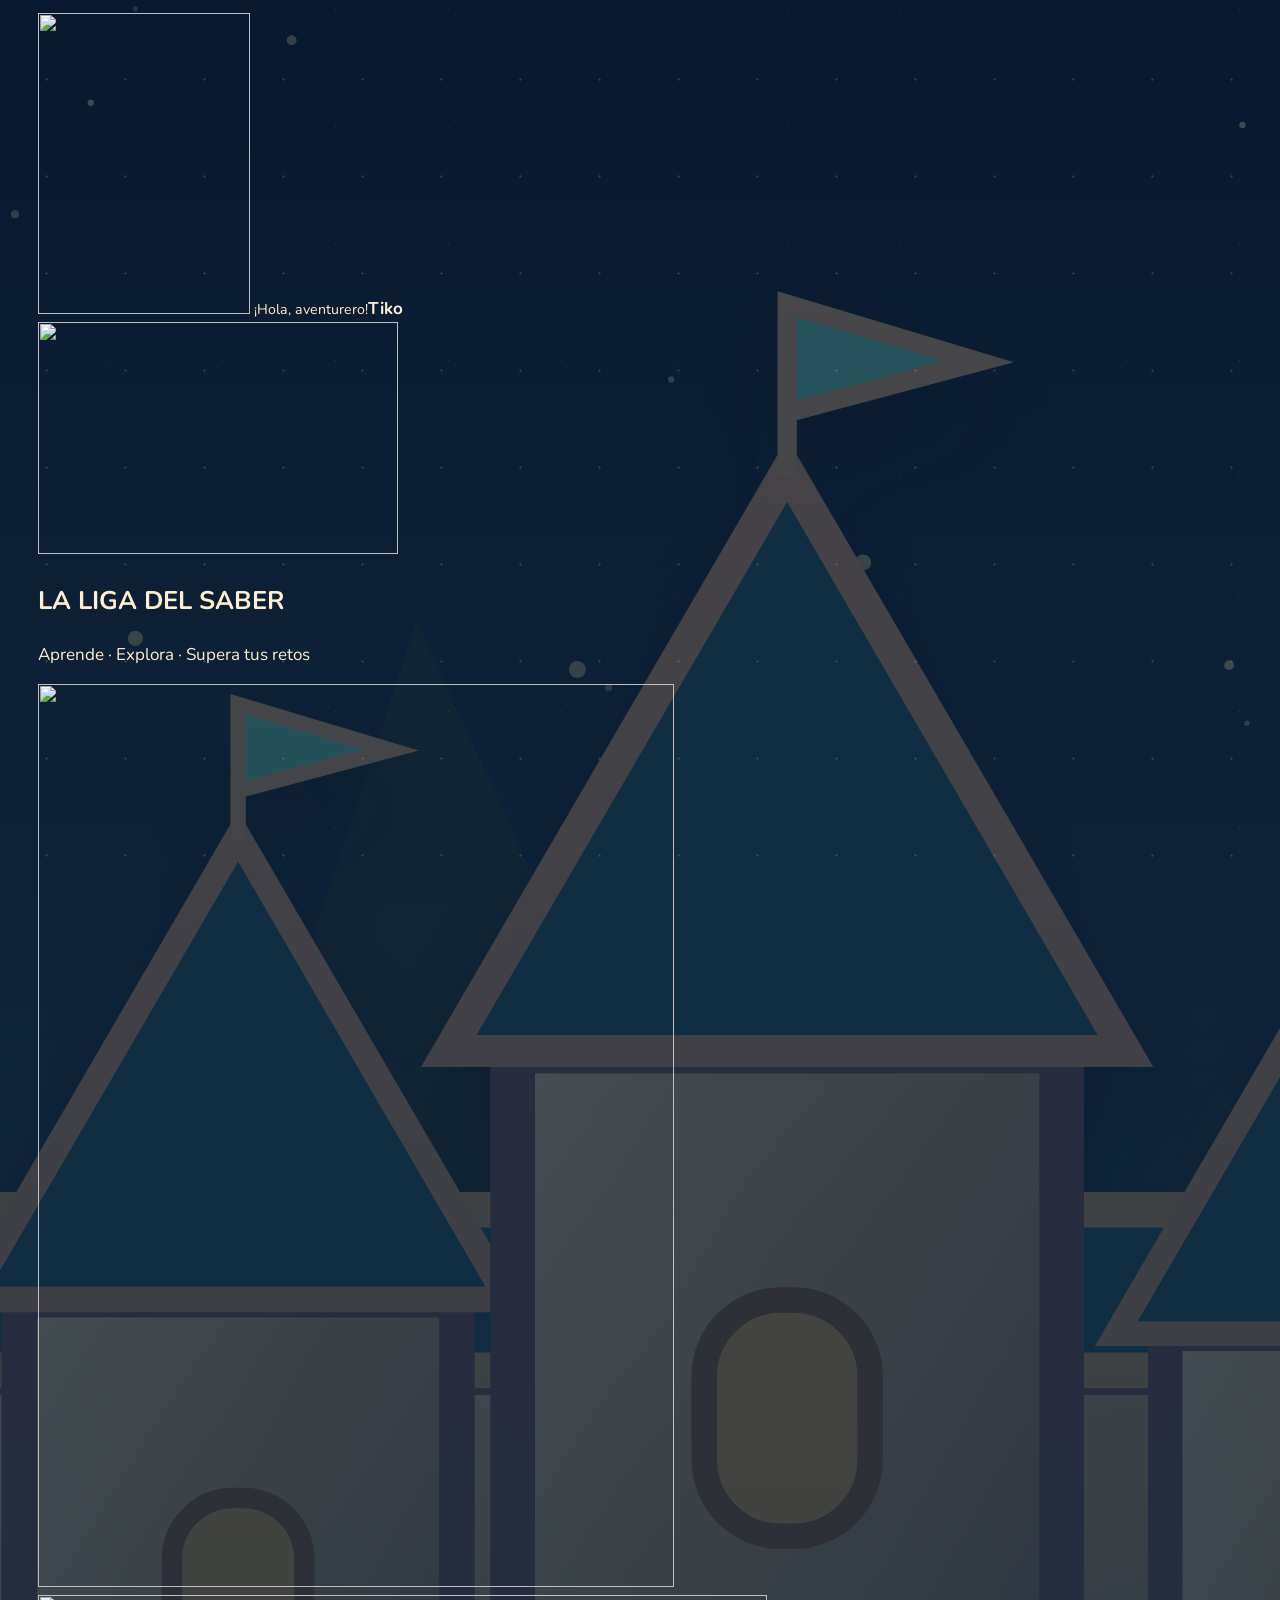
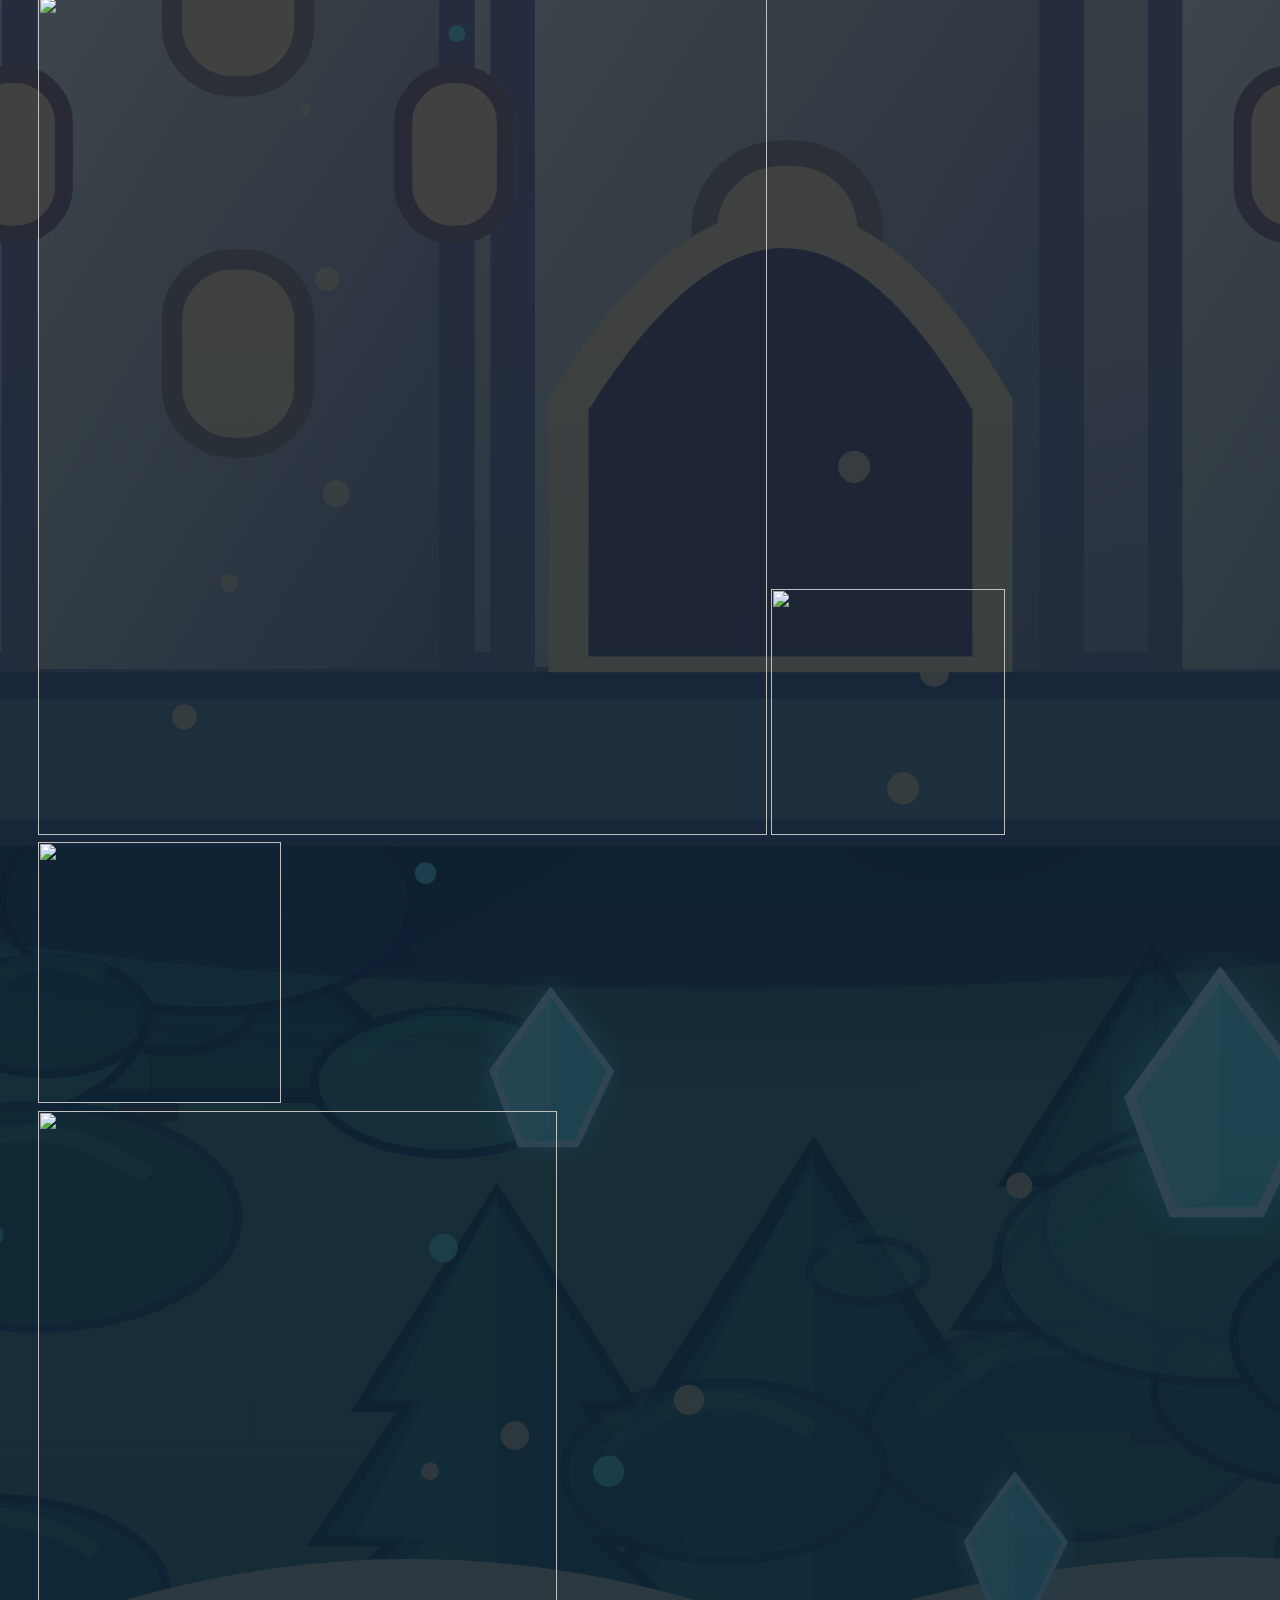
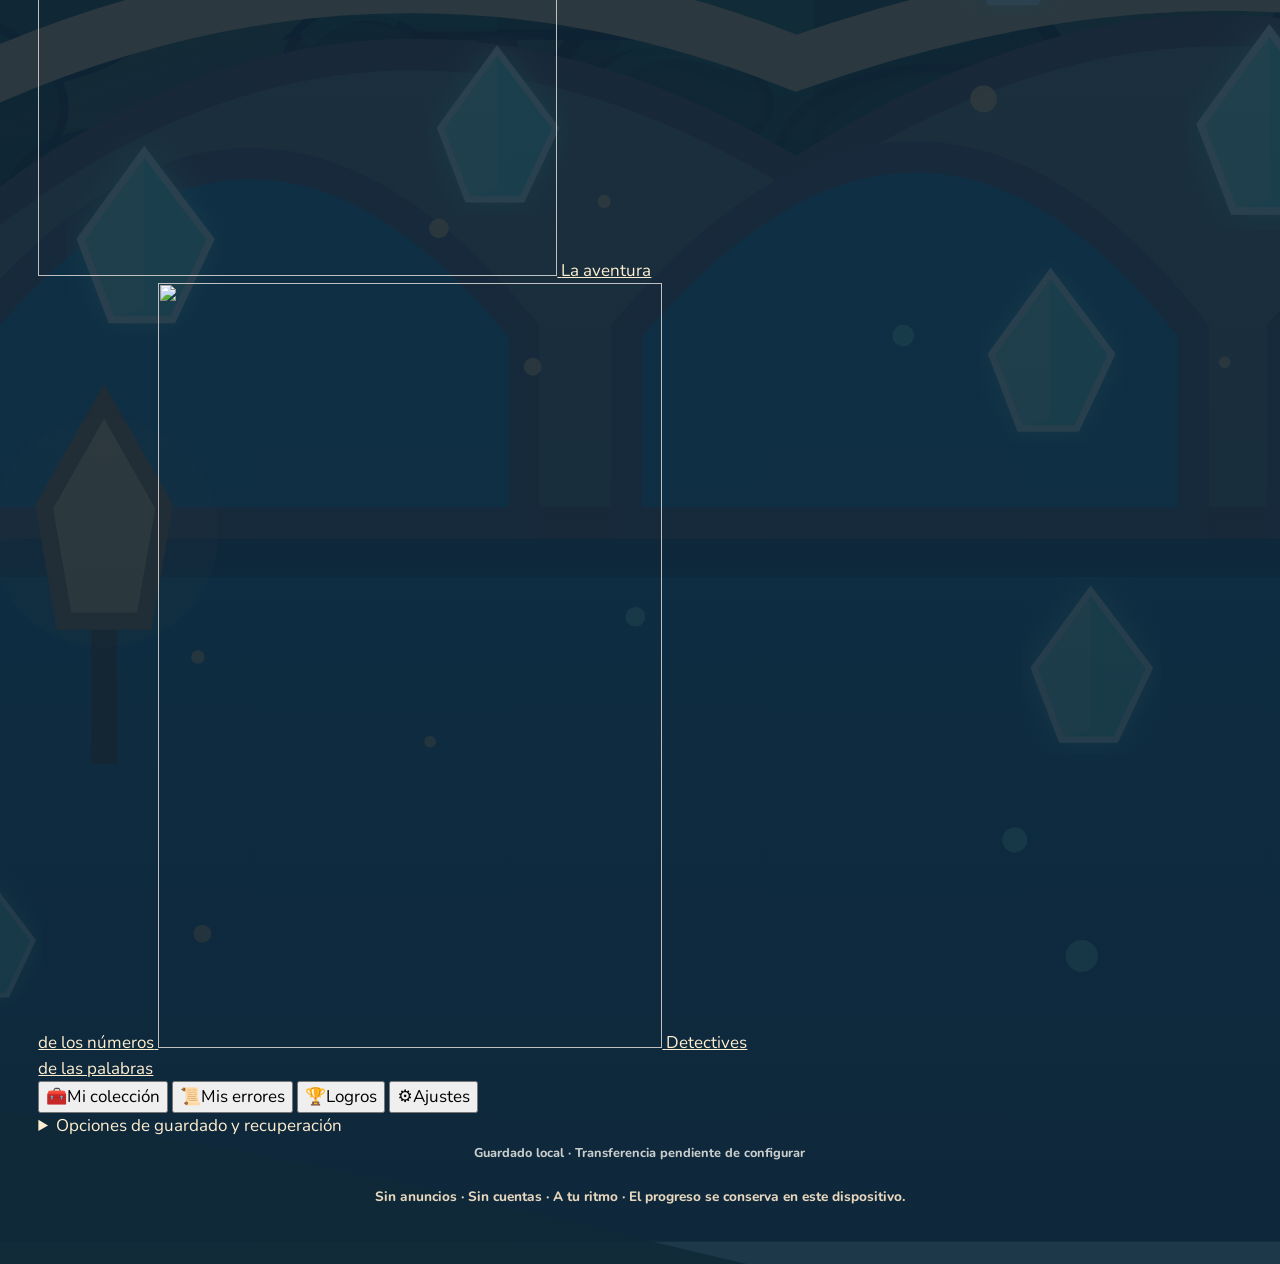
==== commit 7ebc4024: "feat(portada): escena ilustrada con portales accesibles y navegación real" ====
--- a/index.html
+++ b/index.html
@@ -1,30 +1,65 @@
 <!doctype html>
-<html lang="es"><head><meta charset="utf-8"><meta name="viewport" content="width=device-width,initial-scale=1,viewport-fit=cover"><meta name="theme-color" content="#112d2d">
-<meta name="description" content="La Liga del Saber: aventuras mágicas de Matemáticas y Lengua, con 15 fases por asignatura y cartas coleccionables.">
-<link rel="icon" type="image/svg+xml" href="./assets/favicon.svg"><title>La Liga del Saber · El bosque mágico</title>
-<link rel="stylesheet" href="./estilos.css"><link rel="stylesheet" href="./visual.css"><link rel="stylesheet" href="./acabados.css"><link rel="stylesheet" href="./tema-pixel.css"><link rel="stylesheet" href="./mejora-v2.css"><link rel="manifest" href="./manifest.webmanifest"><link rel="stylesheet" href="./tema-ilustrado-v3.css"><link rel="stylesheet" href="./tema-fantasia-v4.css">
-<link rel="stylesheet" href="./tema-aventura-v6.css"></head><body class="home home-pixel">
+<html lang="es">
+<head>
+<meta charset="utf-8"><meta name="viewport" content="width=device-width,initial-scale=1,viewport-fit=cover">
+<meta name="theme-color" content="#152340">
+<meta name="description" content="La Liga del Saber. Dos aventuras educativas de Matemáticas y Lengua para 3.º de Primaria.">
+<link rel="icon" type="image/svg+xml" href="./assets/favicon.svg">
+<link rel="manifest" href="./manifest.webmanifest">
+<title>La Liga del Saber · El bosque mágico</title>
+<link rel="stylesheet" href="./estilos.css"><link rel="stylesheet" href="./visual.css"><link rel="stylesheet" href="./acabados.css"><link rel="stylesheet" href="./tema-pixel.css"><link rel="stylesheet" href="./mejora-v2.css"><link rel="stylesheet" href="./tema-ilustrado-v3.css"><link rel="stylesheet" href="./tema-fantasia-v4.css"><link rel="stylesheet" href="./tema-aventura-v6.css">
+</head>
+<body class="home home-pixel home-cover-v8">
 <main class="homepage">
-<header class="pixel-home-topbar"><strong>✦ LA LIGA DEL SABER</strong><small>MATEMÁTICAS · LENGUA · 3.º DE PRIMARIA</small></header>
-<section class="pixel-hero v4-portal-home" aria-labelledby="pixel-home-title">
-<div class="pixel-hero-content"><div class="pixel-logo"><span class="pixel-star" aria-hidden="true">✦ ❖ ✦</span><h1 id="pixel-home-title">LA LIGA<br>DEL SABER</h1><span class="pixel-star" aria-hidden="true">❖ ✦ ❖</span></div>
-<p class="pixel-slogan">APRENDE · EXPLORA · SUPERA TUS RETOS</p>
-<p class="pixel-slogan-sub">Dos aventuras llenas de misterios, cartas mágicas y caminos para aprender sin prisas.</p></div>
-<div class="liga-hero-companions" aria-hidden="true"><img class="liga-hero-guide tiko" src="./assets/arte-v4/tiko-retrato.webp" width="311" height="341" alt="" decoding="async"><img class="liga-hero-guide nara" src="./assets/arte-v4/nara-retrato.webp" width="311" height="341" alt="" decoding="async"></div>
-<div class="pixel-world-chooser" aria-labelledby="portal-title"><div class="pixel-world-header"><h2 id="portal-title">Elige tu aventura</h2><p>15 fases en cada aventura · Supera una casilla para descubrir la siguiente.</p></div>
-<div class="pixel-world-grid">
-<a class="pixel-portal math" href="./matematicas-sda1.html" aria-label="Entrar en La aventura de los números, Matemáticas">
-<span class="pixel-portal-label">✦ EL REINO DE LOS NÚMEROS</span><img class="pixel-portal-art" src="./assets/arte-v4/tiko-retrato.webp" alt="" width="240" height="270" decoding="async">
-<div class="pixel-portal-footer"><h3>La aventura de los números</h3><p>Castillos, cristales y máquinas de números · 15 fases</p><span class="pixel-enter">ENTRAR →</span></div></a>
-<a class="pixel-portal lang" href="./lengua-sda1.html" aria-label="Entrar en Detectives de las palabras, Lengua">
-<span class="pixel-portal-label">✦ EL BOSQUE DE LAS PALABRAS</span><img class="pixel-portal-art" src="./assets/arte-v4/nara-retrato.webp" alt="" width="240" height="270" decoding="async">
-<div class="pixel-portal-footer"><h3>Detectives de las palabras</h3><p>Libros mágicos, mensajes y misterios · 15 fases</p><span class="pixel-enter">ENTRAR →</span></div></a>
-</div></div></section>
-<nav class="pixel-home-menu" aria-label="Accesos a colección, errores, progreso y configuración">
-<button type="button" data-liga-open="collection"><span aria-hidden="true">🃏</span>Mi colección</button>
-<button type="button" data-liga-open="errors"><span aria-hidden="true">🔍</span>Mis errores</button>
-<button type="button" data-liga-open="progress"><span aria-hidden="true">🏅</span>Mis logros</button>
-<button type="button" data-liga-open="settings"><span aria-hidden="true">⚙️</span>Ajustes</button>
-<button type="button" data-sync="request" disabled>Solicitar código</button><button type="button" data-sync="insert" disabled>Insertar código</button><button type="button" data-sync="recovery" disabled>Recuperar control</button><button type="button" data-sync="logout" disabled>Cerrar sesión</button></nav><p id="liga-sync-status" class="liga-sync-status" role="status">Guardado local. Transferencia pendiente de configurar.</p>
+<section class="fantasy-cover" aria-labelledby="pixel-home-title">
+  <div class="fantasy-scene" role="group" aria-label="Bosque mágico con dos portales de aventura">
+    <div class="cover-sky-magic" aria-hidden="true"></div>
+    <aside class="cover-welcome" aria-label="Guía de la aventura">
+      <span class="cover-avatar"><img src="./assets/portada/tiko-portada.webp" alt="" width="212" height="301"></span>
+      <span><small>¡Hola, aventurero!</small><strong>Tiko</strong></span>
+    </aside>
+    <header class="cover-heading">
+      <img class="cover-book" src="./assets/portada/libro-estrella.webp" alt="" aria-hidden="true" width="360" height="232">
+      <h1 id="pixel-home-title">LA LIGA DEL SABER</h1>
+    </header>
+    <p class="cover-slogan">Aprende · Explora · Supera tus retos</p>
+    <div class="cover-art-characters" aria-hidden="true">
+      <img class="cover-character cover-tiko" src="./assets/portada/tiko-portada.webp" alt="" width="636" height="903" decoding="async">
+      <img class="cover-character cover-nara" src="./assets/portada/nara-portada.webp" alt="" width="729" height="840" decoding="async">
+      <img class="cover-pet cover-owl" src="./assets/portada/buho-portada.webp" alt="" width="234" height="246" loading="lazy" decoding="async">
+      <img class="cover-pet cover-rabbit" src="./assets/portada/conejo-portada.webp" alt="" width="243" height="261" loading="lazy" decoding="async">
+    </div>
+    <nav class="cover-portals" aria-label="Elige tu aventura">
+      <a class="cover-portal cover-portal-math" href="./matematicas-sda1.html" aria-label="Jugar a La aventura de los números, Matemáticas">
+        <img src="./assets/portada/portal-matematicas.webp" alt="" width="519" height="765" decoding="async">
+        <span class="cover-portal-title">La aventura<br>de los números</span>
+        <span class="cover-portal-play" aria-hidden="true"><span class="cover-triangle"></span></span>
+      </a>
+      <a class="cover-portal cover-portal-lang" href="./lengua-sda1.html" aria-label="Jugar a Detectives de las palabras, Lengua">
+        <img src="./assets/portada/portal-lengua.webp" alt="" width="504" height="765" decoding="async">
+        <span class="cover-portal-title">Detectives<br>de las palabras</span>
+        <span class="cover-portal-play" aria-hidden="true"><span class="cover-triangle"></span></span>
+      </a>
+    </nav>
+    <nav class="cover-menu" aria-label="Opciones de La Liga del Saber">
+      <button type="button" data-liga-open="collection"><span aria-hidden="true">🧰</span><span>Mi colección</span></button>
+      <button type="button" data-liga-open="errors"><span aria-hidden="true">📜</span><span>Mis errores</span></button>
+      <button type="button" data-liga-open="progress"><span aria-hidden="true">🏆</span><span>Logros</span></button>
+      <button type="button" data-liga-open="settings"><span aria-hidden="true">⚙️</span><span>Ajustes</span></button>
+    </nav>
+  </div>
+</section>
+<details class="cover-secondary">
+  <summary>Opciones de guardado y recuperación</summary>
+  <div class="cover-secondary-actions">
+    <button type="button" data-sync="request" disabled>Solicitar código</button>
+    <button type="button" data-sync="insert" disabled>Insertar código</button>
+    <button type="button" data-sync="recovery" disabled>Recuperar control</button>
+    <button type="button" data-sync="logout" disabled>Cerrar sesión</button>
+  </div>
+</details>
+<p id="liga-sync-status" class="liga-sync-status" role="status">Guardado local. Transferencia pendiente de configurar.</p>
 <footer class="pixel-home-footer">Sin anuncios · Sin cuentas · A tu ritmo · El progreso se conserva en este dispositivo.</footer>
-</main><script src="./efectos.js"></script><script src="./datos-cartas.js"></script><script src="./coleccion.js"></script><script src="./sync-config.js"></script><script src="./sincronizacion.js"></script><script src="./pwa.js"></script></body></html>+</main>
+<script src="./efectos.js"></script><script src="./datos-cartas.js"></script><script src="./coleccion.js"></script><script src="./sync-config.js"></script><script src="./sincronizacion.js"></script><script src="./pwa.js"></script>
+</body></html>
--- a/tema-aventura-v6.css
+++ b/tema-aventura-v6.css
@@ -422,302 +422,169 @@
  body.home-pixel .v4-portal-home .pixel-portal.lang::before{inset:17% 26% 15%;border-width:6px}
 }
 
-/* Alta fidelidad (23/10/2026): portada escenográfica, sin cambiar navegación */
-body.home-pixel .homepage{max-width:1700px;padding:10px clamp(8px,1vw,20px) 34px}
+/* DIRECCIÓN ARTÍSTICA V7: tratamiento escenográfico sin otra hoja superpuesta.
+ * Personajes y controles existentes permanecen intactos y funcionales. */
+:root{--liga-art-border:#ead39a;--liga-art-ink:#33271c;--liga-art-glow:#ffdf96}
+body.home-pixel{
+ background-image:linear-gradient(#091426b5,#0e2536e8),url("./assets/escenarios/mapa-rpg-matematicas.svg");
+ background-size:cover;background-position:center top;
+}
 body.home-pixel .pixel-hero.v4-portal-home{
- min-height:clamp(710px,85vh,940px);padding:26px 16px 45px;
- border-radius:22px;border:6px ridge #c28f52;
- background-image:radial-gradient(ellipse at 50% 28%,#31418322,transparent 64%),linear-gradient(#06152b35,#071b28ac),url("./assets/arte-v4/bosque-magico.webp");
- box-shadow:inset 0 0 0 4px #f5ce87a3,inset 0 -60px 90px #050d1c9a,0 15px 33px #000a
-}
-body.home-pixel .pixel-home-topbar{background:linear-gradient(90deg,#2b221bdc,#38271bc9);border:2px solid #c89b60;border-radius:10px;margin-bottom:7px;box-shadow:0 3px 0 #251a16}
+ background-image:linear-gradient(180deg,#091b30a5 0%,#0a1a2c4b 52%,#0c1a24ec 100%),url("./assets/escenarios/mapa-rpg-matematicas.svg");
+ background-size:cover;background-position:center 53%;
+ border:7px ridge #e1bc82;box-shadow:inset 0 0 0 3px #fce9ba52,inset 0 0 120px #080c21a5,0 22px 50px #0009;
+}
 body.home-pixel .v4-portal-home .pixel-logo{
- width:min(570px,92%);border:7px ridge #d4a767;border-radius:24px;
- padding:12px 35px 16px;background:linear-gradient(165deg,#986336,#5d3425 60%,#30201b);
- box-shadow:inset 0 0 0 3px #ffde9966,0 6px 0 #251a18,0 12px 29px #000a
-}
-body.home-pixel .v4-portal-home .pixel-logo h1{
- font:900 clamp(2.5rem,4.5vw,4.5rem)/.95 Georgia,serif;letter-spacing:.025em;
- color:#ffe09b;text-shadow:0 2px 0 #6d451d,0 5px 0 #30180f,0 9px 15px #0a0a12
-}
-body.home-pixel .v4-portal-home .pixel-slogan{
- background:linear-gradient(#fff2d2,#e8be83);border:3px ridge #ae7c49;
- color:#422919;font:800 clamp(.86rem,1.2vw,1.07rem) Georgia,serif;
- padding:10px 28px;box-shadow:0 5px 0 #402819
-}
-body.home-pixel .v4-portal-home .pixel-slogan-sub{display:none}
-body.home-pixel .v4-portal-home .pixel-world-chooser{max-width:1450px;margin:clamp(15px,2vh,32px) auto 0}
-body.home-pixel .v4-portal-home .pixel-world-header{position:absolute;clip-path:inset(50%);width:1px;height:1px;overflow:hidden}
-body.home-pixel .v4-portal-home .pixel-world-grid{
- width:min(70%,880px);margin:0 auto;grid-template-columns:repeat(2,minmax(0,1fr));gap:clamp(28px,4vw,70px)
-}
-body.home-pixel .v4-portal-home .pixel-portal,
+ border:7px ridge #e7bf79;border-radius:42px 42px 18px 18px;
+ background:linear-gradient(160deg,#845839fa,#3d241efa 60%,#69412bee);
+ box-shadow:inset 0 0 0 2px #ffdea980,inset 0 0 20px #f8c77133,0 7px 0 #291911,0 12px 34px #020712;
+}
+body.home-pixel .v4-portal-home .pixel-logo h1{font-size:clamp(2.2rem,4.7vw,5rem);text-shadow:0 2px 0 #ba7139,0 5px 0 #39241a,0 9px 14px #000d}
+body.home-pixel .v4-portal-home .pixel-logo::before{
+ content:"✦   📖   ✦";display:block;color:#ffda7a;text-align:center;
+ font-size:clamp(1.2rem,2vw,2rem);line-height:1.1;text-shadow:0 0 18px #ffd263
+}
+body.home-pixel .v4-portal-home .pixel-world-header{margin:18px 0 12px}
+body.home-pixel .v4-portal-home .pixel-world-header h2{text-shadow:0 4px 6px #061525,0 0 18px #ffda8270}
+body.home-pixel .v4-portal-home .pixel-world-grid{gap:clamp(22px,3vw,45px);padding:5px clamp(16px,2vw,32px) 10px}
+body.home-pixel .v4-portal-home .pixel-portal{
+ position:relative;isolation:isolate;min-height:clamp(410px,39vw,515px);
+ border:11px ridge #c9b590;border-radius:45% 45% 14px 14px / 27% 27% 14px 14px;
+ background-image:linear-gradient(180deg,#0b293847,#0b29380b 52%,#091c2beb),url("./assets/escenarios/mapa-rpg-matematicas.svg");
+ background-position:center center;background-size:cover;
+ box-shadow:inset 0 0 0 5px #776346b0,inset 0 0 0 9px #fce3a653,inset 0 0 48px #1cf9cb82,0 0 25px #20e6d06b,0 14px 15px #06171e,0 23px 35px #000c;
+ overflow:visible;
+}
 body.home-pixel .v4-portal-home .pixel-portal.lang{
- min-height:clamp(380px,46vh,485px);border:13px ridge #9da39d;
- border-radius:48% 48% 20px 20px / 22% 22% 20px 20px;
- padding:18px;box-shadow:inset 0 0 0 5px #6d7d75,inset 0 0 48px #7ffeed7a,
- 0 0 0 5px #cab389,0 0 0 8px #414848,0 0 31px #3ef5dfaf,0 15px 33px #000b;
- background-image:radial-gradient(ellipse at 52% 32%,#68fff45a,transparent 55%),
- linear-gradient(#071b2929,#071b26d8),url("./assets/arte-v4/portal-numeros.webp")
-}
-body.home-pixel .v4-portal-home .pixel-portal.lang{
- border-color:#b29dbf;box-shadow:inset 0 0 0 5px #8571a5,inset 0 0 48px #d0a5ff78,
- 0 0 0 5px #cbb0d4,0 0 0 8px #59415d,0 0 32px #b778f6ac,0 15px 33px #000a;
- background-image:radial-gradient(ellipse at 50% 32%,#d5a3ff68,transparent 55%),
- linear-gradient(#170c272a,#170d2bd2),url("./assets/arte-v4/portal-palabras.webp")
+ border-color:#c0a2cc;
+ background-image:linear-gradient(180deg,#35134878,#26143e18 48%,#110e2ce8),url("./assets/escenarios/mapa-rpg-lengua.svg");
+ box-shadow:inset 0 0 0 5px #715176c9,inset 0 0 0 9px #eaccff59,inset 0 0 43px #c66afb8a,0 0 24px #c581f87b,0 14px 15px #150c24,0 23px 35px #000b;
 }
 body.home-pixel .v4-portal-home .pixel-portal.math::before,
 body.home-pixel .v4-portal-home .pixel-portal.lang::before{
- inset:12px;border-width:4px;border-radius:48% 48% 14px 14px / 22% 22% 14px 14px;
- box-shadow:inset 0 0 26px #9cffe59c,0 0 20px #c4bcf475
-}
+ inset:7px;border-width:6px;border-radius:45% 45% 12px 12px / 27% 27% 12px 12px;
+ background:transparent;box-shadow:inset 0 0 0 2px #fff2c06e,inset 0 0 37px #7dfff363,0 0 16px #91f7e85d;
+}
+body.home-pixel .v4-portal-home .pixel-portal.lang::before{box-shadow:inset 0 0 0 2px #f7d6ff89,inset 0 0 45px #d19bfa8a,0 0 16px #cc85f878}
+body.home-pixel .v4-portal-home .pixel-portal::after{
+ content:"✦  ✧  ✦";position:absolute;left:36%;top:23%;font-size:clamp(1.5rem,2.3vw,2.9rem);
+ color:#90ffed;text-shadow:0 0 18px #34f7d9,0 0 24px #61f9e6;
+}
+body.home-pixel .v4-portal-home .pixel-portal.lang::after{color:#e1a6ff;text-shadow:0 0 21px #b66bff}
 body.home-pixel .v4-portal-home .pixel-portal-label{
- z-index:5;align-self:center;text-align:center;font-size:clamp(.68rem,.93vw,.93rem);
- background:#27222bd7;border:2px solid #e3c58c;border-radius:10px;padding:7px 10px
+ max-width:84%;margin-top:29px;border:3px solid #c99e69;border-radius:16px;
+ background:linear-gradient(#69462f,#392821);color:#ffe7b5;
+ box-shadow:inset 0 0 0 1px #ffecb03c,0 5px 8px #0006;
 }
 body.home-pixel .v4-portal-home .pixel-portal-art{
- width:clamp(140px,17vw,255px);height:min(50vh,420px);max-height:420px;
- left:clamp(-212px,-17vw,-100px);bottom:-7px;z-index:8;
- filter:drop-shadow(0 12px 7px #040b13e0) drop-shadow(0 0 15px #69fff7a1)
+ left:-5%;bottom:42px;width:clamp(140px,21vw,290px);height:clamp(225px,30vw,395px);max-height:none;
+ filter:drop-shadow(0 15px 17px #000c) drop-shadow(0 0 18px #47e8e164);
 }
 body.home-pixel .v4-portal-home .pixel-portal.lang .pixel-portal-art{
- right:clamp(-212px,-17vw,-100px);left:auto;filter:drop-shadow(0 12px 7px #080517e0) drop-shadow(0 0 15px #cbabffb6)
+ right:-5%;left:auto;filter:drop-shadow(0 15px 17px #000c) drop-shadow(0 0 18px #d28afd77)
 }
 body.home-pixel .v4-portal-home .pixel-portal-footer,
 body.home-pixel .v4-portal-home .pixel-portal.lang .pixel-portal-footer{
- width:100%;min-height:118px;min-width:0;margin:auto auto 0;max-width:none;
- padding:11px 9px;text-align:center;z-index:6;
- border:4px ridge #b88c51;border-radius:16px;
- background:linear-gradient(#fff3d9f9,#e6be90ed);box-shadow:0 5px 0 #634526
-}
-body.home-pixel .v4-portal-home .pixel-portal-footer h3{font-size:clamp(1.12rem,1.35vw,1.55rem)}
-body.home-pixel .v4-portal-home .pixel-portal-footer p{display:none}
-body.home-pixel .v4-portal-home .pixel-enter{min-height:50px;align-self:center;min-width:65%;border-radius:32px}
-body.home-pixel .pixel-home-menu{
- position:relative;z-index:6;width:min(790px,85%);margin:-64px auto 14px;gap:9px;
- grid-template-columns:repeat(4,minmax(0,1fr))
-}
-body.home-pixel .pixel-home-menu button:not(:disabled){
- min-height:58px;border:4px ridge #ce9e64;background:linear-gradient(#815637,#46291f);font-size:clamp(.78rem,1vw,1rem)
-}
-body.home-pixel .pixel-home-menu button:not(:disabled) span{font-size:1.14rem}
-@media(min-width:900px){body.home-pixel .pixel-home-menu button:disabled{display:none}}
+ z-index:5;width:min(61%,293px);min-height:160px;align-self:flex-end;padding:13px 11px;
+ border:5px ridge #c59b61;border-radius:17px;
+ background:linear-gradient(#fff5d8fb,#dabe91f5);box-shadow:inset 0 0 0 2px #fff8e496,0 5px 0 #65492a,0 13px 25px #000b
+}
+body.home-pixel .v4-portal-home .pixel-portal.lang .pixel-portal-footer{background:linear-gradient(#faf0e5f9,#dbc0e8f5);border-color:#bf99ca}
+body.home-pixel .v4-portal-home .pixel-portal-footer h3{color:#2e211a;font-size:clamp(1.07rem,1.8vw,1.48rem);text-shadow:none}
+body.home-pixel .v4-portal-home .pixel-portal-footer p{color:#463326}
+body.home-pixel .pixel-home-menu{max-width:1130px;margin-top:20px}
+body.home-pixel .pixel-home-menu button:not(:disabled){border:4px ridge #c99a58;box-shadow:inset 0 0 0 1px #ffe9ac80,0 5px 0 #24180d,0 10px 18px #0009}
+body.game.pixel-game .stage-map-picture::after{
+ content:"";position:absolute;inset:0;pointer-events:none;
+ background:linear-gradient(90deg,#001b3066 0%,transparent 20%,transparent 80%,#08122b77),linear-gradient(0deg,#09142788,transparent 23%);
+}
+body.game.pixel-game .stage-map-progress strong{background:linear-gradient(#765334,#462e27);border:3px solid #dec185}
+body.game.pixel-game .stage-artscape{border:6px ridge #dab989;border-radius:20px;box-shadow:0 12px 35px #0009,inset 0 0 28px #ffdd7b3d}
+body.game.pixel-game .stage-node .stage-orb{
+ background:radial-gradient(circle at 31% 25%,#fdf0b7,#966e3d 52%,#4d3531);
+ border:5px ridge #e9cb93;box-shadow:inset 0 0 8px #fff2cf79,0 6px 0 #443124,0 0 18px #f3cc8559;
+}
+body.game.pixel-game .stage-completed .stage-orb{background:radial-gradient(circle at 30% 20%,#a3ffe9,#11896a 62%,#074f55);border-color:#fff0a9}
+body.game.lang-game.pixel-game .stage-completed .stage-orb{background:radial-gradient(circle at 30% 20%,#e7bfff,#8150bf 62%,#492879)}
+body.game.pixel-game .stage-active .stage-orb{background:radial-gradient(circle at 30% 20%,#d8fff1,#009f96 63%,#176173)}
+body.game.lang-game.pixel-game .stage-active .stage-orb{background:radial-gradient(circle at 30% 20%,#f6d7ff,#b660df 63%,#653a91)}
+body.game.pixel-game .stage-node-name{
+ border:3px ridge #c39e69;border-radius:10px;
+ background:linear-gradient(#fff7e1,#ebce99);color:#31261f;box-shadow:0 4px 0 #694a30,0 8px 13px #1015238c;
+}
+body.game.pixel-game .stage-road-base{stroke:#fcdb92;stroke-width:9;stroke-dasharray:3 15;opacity:.94;filter:drop-shadow(0 0 8px #efbe63)}
+body.game.pixel-game .stage-road-done{stroke:#fff8be;stroke-width:8;stroke-dasharray:4 15}
+body.game.pixel-game .mission-stage{
+ background-image:linear-gradient(115deg,#061529d4,#102839cc),url("./assets/escenarios/mapa-rpg-matematicas.svg");
+ border:6px ridge #c9a173;box-shadow:inset 0 0 0 2px #f7d99c52,0 14px 37px #0008
+}
+body.game.lang-game.pixel-game .mission-stage{
+ background-image:linear-gradient(115deg,#110f2bdd,#32224ac8),url("./assets/escenarios/mapa-rpg-lengua.svg")
+}
+body.game.pixel-game .mission-pane,
+body.game.pixel-game .mission-interaction{
+ border:5px ridge #d6ab74;
+ background:linear-gradient(145deg,#fff8e7,#f6e6c4 62%,#e8c999);
+ box-shadow:inset 0 0 0 3px #fff9ec,0 6px 0 #765235,0 17px 25px #0006
+}
+body.game.pixel-game .mission-pane .q-title{font-size:clamp(1.3rem,2.6vw,1.85rem);line-height:1.34}
+.pixel-dialog:has(.pixel-album-layout){
+ background:linear-gradient(90deg,#1c2730ee,#231f2af0),repeating-linear-gradient(0deg,#5b392a 0 13px,#40271d 13px 19px,#76503b 19px 23px);
+ border:7px ridge #cfa368;
+}
+.pixel-dialog:has(.pixel-album-layout) .pixel-modal-head h2{text-shadow:0 2px 2px #35230e,0 0 15px #f2d18a55}
+.pixel-album-layout{background:linear-gradient(90deg,#0000,#d0ad6a0d,#0000);border-radius:12px}
+.pixel-album-sidebar,.pixel-album-main{background:repeating-linear-gradient(0deg,#38271f 0 13px,#503626 13px 17px,#342420 17px 24px);border-color:#c39a65}
+.pixel-album-main .pixel-card-tile{background:linear-gradient(#61482e,#1d2928);border-color:#d5b77d}
+.pixel-album-detail{background:linear-gradient(#fff0cc,#dbbd87);border:5px ridge #b88955}
+@media(max-width:900px){
+ body.home-pixel .v4-portal-home .pixel-world-grid{padding:5px 1px 12px;gap:14px}
+ body.home-pixel .v4-portal-home .pixel-portal{min-height:390px;border-width:7px}
+ body.home-pixel .v4-portal-home .pixel-portal-art{width:35%;left:0;height:250px;bottom:60px}
+ body.home-pixel .v4-portal-home .pixel-portal.lang .pixel-portal-art{right:0}
+}
+@media(max-width:700px){
+ body.home-pixel .pixel-hero.v4-portal-home{padding:16px 10px 20px}
+ body.home-pixel .v4-portal-home .pixel-portal{min-height:360px;border-width:6px}
+ body.home-pixel .v4-portal-home .pixel-portal-art{max-height:230px;width:36%;bottom:60px}
+ body.home-pixel .v4-portal-home .pixel-portal-footer,
+ body.home-pixel .v4-portal-home .pixel-portal.lang .pixel-portal-footer{min-height:152px;width:61%;padding:11px 9px}
+ body.home-pixel .v4-portal-home .pixel-portal-label{margin-top:12px}
+ body.game.pixel-game .stage-node-name{font-size:.74rem}
+ body.game.pixel-game .mission-stage{background-size:auto 100%}
+}
+@media(prefers-reduced-motion:reduce){
+ body.home-pixel .pixel-portal::before,body.game.pixel-game .stage-active .stage-orb{animation:none!important}
+}
+
+/* Aprovechamiento de escritorio y jerarquía visual: evita vistas encogidas */
+@media(min-width:900px){
+ body.home-pixel .homepage{width:min(98vw,2050px);max-width:2050px}
+ body.home-pixel .pixel-hero.v4-portal-home{min-height:clamp(740px,86vh,1060px)}
+ body.home-pixel .v4-portal-home .pixel-world-chooser{max-width:min(1350px,93%)}
+ body.home-pixel .v4-portal-home .pixel-portal{min-height:clamp(460px,43vw,595px)}
+ body.home-pixel .v4-portal-home .pixel-portal-art{width:clamp(195px,19vw,335px);height:clamp(300px,31vw,450px);max-height:none}
+ body.game.pixel-game .game-container{width:min(97vw,2140px);max-width:2140px}
+ body.game.pixel-game .stage-gameworld{width:100%;max-width:2050px;padding:20px 24px 25px}
+ body.game.pixel-game .stage-artscape{aspect-ratio:16/9.5}
+ body.game.pixel-game .stage-node{width:clamp(132px,10.4%,184px)}
+ body.game.pixel-game .stage-node-name{font-size:clamp(.76rem,1vw,1.05rem);line-height:1.22}
+ body.game.pixel-game .stage-orb{width:clamp(68px,5.6vw,94px);height:clamp(68px,5.6vw,94px)}
+ body.game.pixel-game .stage-guide img{width:clamp(118px,11vw,175px);max-height:195px;filter:drop-shadow(0 12px 10px #000c) drop-shadow(0 0 13px #fff0a73a)}
+ body.game.pixel-game .stage-map-progress{margin:0 0 10px}
+ body.game.pixel-game .map-voyage-intro{max-width:1440px;padding:22px 32px}
+ body.game.pixel-game .mission-stage{max-width:1950px;min-height:590px;padding:30px}
+ body.game.pixel-game .mission-layout{gap:26px}
+ body.game.pixel-game .mission-pane,body.game.pixel-game .mission-interaction{padding:clamp(18px,1.7vw,32px)}
+ body.game.pixel-game .quest-hero{min-height:430px}
+}
+@media(min-width:900px) and (max-width:1290px){
+ body.game.pixel-game .stage-node{width:clamp(105px,10.5%,145px)}
+ body.game.pixel-game .stage-node-name{font-size:.76rem}
+ body.game.pixel-game .stage-guide img{width:118px}
+ body.home-pixel .v4-portal-home .pixel-portal{min-height:400px}
+}
 @media(max-width:899px){
- body.home-pixel .v4-portal-home .pixel-world-grid{width:min(83%,700px)}
- body.home-pixel .v4-portal-home .pixel-portal-art{left:-70px;width:150px}
- body.home-pixel .v4-portal-home .pixel-portal.lang .pixel-portal-art{right:-70px}
-}
-@media(max-width:700px){
- body.home-pixel .pixel-hero.v4-portal-home{min-height:0;padding:18px 10px 20px}
- body.home-pixel .v4-portal-home .pixel-logo{padding:11px 18px}
- body.home-pixel .v4-portal-home .pixel-logo h1{font-size:clamp(1.7rem,7vw,2.7rem)}
- body.home-pixel .v4-portal-home .pixel-world-grid{width:min(100%,430px);grid-template-columns:1fr;gap:23px}
- body.home-pixel .v4-portal-home .pixel-portal,
- body.home-pixel .v4-portal-home .pixel-portal.lang{min-height:345px;margin:0 26px;border-width:8px}
- body.home-pixel .v4-portal-home .pixel-portal-art{left:-32px;width:clamp(125px,34vw,175px);height:240px}
- body.home-pixel .v4-portal-home .pixel-portal.lang .pixel-portal-art{right:-32px}
- body.home-pixel .v4-portal-home .pixel-portal-footer,
- body.home-pixel .v4-portal-home .pixel-portal.lang .pixel-portal-footer{width:80%;min-height:106px;margin:auto 0 0 auto}
- body.home-pixel .v4-portal-home .pixel-portal.lang .pixel-portal-footer{margin:auto auto 0 0}
- body.home-pixel .pixel-home-menu{width:100%;margin:14px auto 8px}
- body.home-pixel .pixel-home-menu button:disabled{display:block}
-}
-
-/* Alta fidelidad: mapas con ruta sinuosa y paisaje panorámico ilustrado */
-body.game.pixel-game .stage-gameworld{
- max-width:1560px;width:100%;padding:11px 13px 16px;
- border:6px ridge #cc9b5e;border-radius:15px;background:#352a29e8
-}
-body.game.pixel-game .stage-map-progress{margin:0 0 8px}
-body.game.pixel-game .stage-artscape{
- aspect-ratio:16/9;height:auto;min-height:0;border:5px ridge #cda16a;
- border-radius:17px;box-shadow:inset 0 0 0 4px #fdd38c59,0 17px 28px #050b15d9
-}
-body.game.pixel-game .stage-map-picture .map-ground-art{object-fit:cover}
-body.game.pixel-game .stage-territories{margin:0 0 11px;gap:7px;z-index:7}
-body.game.pixel-game .stage-territory{
- border:3px ridge #cd9c56;border-radius:9px;padding:6px 11px;
- font:.8rem Georgia,serif;font-weight:900;
- background:linear-gradient(#88603e,#513626);color:#ffe7b2
-}
-body.game.pixel-game.lang-game .stage-territory{
- background:linear-gradient(#8864a3,#4d2c69);border-color:#d4acdf
-}
-body.game.pixel-game .stage-locations{z-index:9}
-body.game.pixel-game .stage-road.desktop-road path{
- fill:none;vector-effect:non-scaling-stroke;stroke-linejoin:round;stroke-linecap:round
-}
-body.game.pixel-game .stage-road.desktop-road .stage-road-base{
- stroke:#503a2b;stroke-width:19;stroke-dasharray:1 0;opacity:.82;
- filter:drop-shadow(1px 3px 2px #090e1a)
-}
-body.game.pixel-game .stage-road.desktop-road .stage-road-done{
- stroke:#fbe5a4;stroke-width:13;stroke-dasharray:3 15;opacity:.99;
- filter:drop-shadow(0 0 6px #ebc06b)
-}
-body.game.pixel-game .stage-node{
- width:clamp(65px,7%,105px);min-height:62px;padding:0;gap:3px
-}
-body.game.pixel-game .stage-node .stage-orb{
- width:clamp(52px,5.5vw,74px);height:clamp(52px,5.5vw,74px);
- border:4px ridge #ebc47c;border-radius:50%;
- background:radial-gradient(circle at 28% 23%,#8ff6df,#27959b 55%,#164f5a);
- box-shadow:inset 0 2px 3px #fffbd68e,0 5px 0 #3b3437,0 0 13px #4ceddec0
-}
-body.game.pixel-game.lang-game .stage-node .stage-orb{
- background:radial-gradient(circle at 28% 23%,#eed0ff,#9c64d1 55%,#4e2a84);
- box-shadow:inset 0 2px 3px #fffbd68e,0 5px 0 #3b2e4c,0 0 13px #d1a3f7ac
-}
-body.game.pixel-game .stage-node .stage-index{
- background:#583723;color:#fff0aa;border:2px solid #ebce92;
- border-radius:50%;min-width:26px;min-height:26px;font-size:.96rem
-}
-body.game.pixel-game .stage-node .stage-orb-icon{inset:12px}
-body.game.pixel-game .stage-node .stage-node-name{
- display:none;position:absolute;top:calc(100% - 3px);left:50%;
- transform:translateX(-50%);width:max-content;max-width:175px;min-width:96px;
- border:3px ridge #d7aa73;border-radius:9px;
- background:linear-gradient(#fff6dc,#e3c191);color:#493220;
- font-size:.75rem;min-height:32px;padding:6px 9px;z-index:12;box-shadow:0 4px 9px #000b
-}
-body.game.pixel-game .stage-node.stage-active .stage-node-name,
-body.game.pixel-game .stage-node:hover .stage-node-name,
-body.game.pixel-game .stage-node:focus-visible .stage-node-name{display:flex}
-body.game.pixel-game .stage-lock-label{
- position:absolute;top:-4px;right:0;z-index:5;font-size:1rem
-}
-body.game.pixel-game .stage-hero-portrait{
- display:flex;position:absolute;left:0;bottom:0;width:clamp(110px,17%,230px);
- height:53%;align-items:end;justify-content:start;pointer-events:none;z-index:6;
- background:radial-gradient(ellipse at 45% 76%,#ffc9863d,transparent 57%)
-}
-body.game.pixel-game.lang-game .stage-hero-portrait{
- background:radial-gradient(ellipse at 45% 76%,#c48efb54,transparent 57%)
-}
-body.game.pixel-game .stage-hero-portrait img{
- display:block;width:100%;height:100%;object-fit:contain;object-position:bottom left;
- filter:drop-shadow(0 14px 9px #030919dd) drop-shadow(0 0 12px #e7cf9b5c)
-}
-body.game.pixel-game .stage-guide{z-index:8;width:clamp(42px,5%,72px)}
-body.game.pixel-game .stage-guide img{image-rendering:auto}
-body.game.pixel-game .map-voyage-intro{padding:8px 15px;margin:4px auto 10px}
-body.game.pixel-game .map-voyage-intro .section-title{font-size:clamp(1.4rem,2.7vw,2.4rem)}
-body.game.pixel-game .map-access-note{margin:10px auto 0;padding:9px 14px;font-size:.82rem}
-@media(max-width:899px){
- body.game.pixel-game .stage-artscape,
- body.game.pixel-game.lang-game .stage-artscape{aspect-ratio:2/3;height:auto;min-height:0}
- body.game.pixel-game .stage-node{width:clamp(117px,30%,165px);min-height:90px}
- body.game.pixel-game .stage-node .stage-node-name{
-  display:flex;position:static;transform:none;min-width:0;width:100%;
-  max-width:175px;font-size:.78rem;min-height:34px
- }
- body.game.pixel-game .stage-hero-portrait{display:none}
- body.game.pixel-game .stage-road.desktop-road{display:none}
- body.game.pixel-game .stage-road.mobile-road{display:block}
-}
-@media(max-width:700px){
- body.game.pixel-game .stage-artscape,
- body.game.pixel-game.lang-game .stage-artscape{
-  height:1900px;min-height:1900px;aspect-ratio:auto
- }
- body.game.pixel-game.lang-game .stage-artscape{height:2140px;min-height:2140px}
- body.game.pixel-game .stage-node{width:clamp(118px,36vw,155px)}
- body.game.pixel-game .stage-node .stage-orb{width:62px;height:62px}
-}
-@media(max-width:390px){
- body.game.pixel-game .stage-artscape{height:2020px;min-height:2020px}
- body.game.pixel-game.lang-game .stage-artscape{height:2270px;min-height:2270px}
-}
-
-/* Alta fidelidad: pergaminos y sala de cartas, sin cambiar formularios educativos. */
-body.game.pixel-game .mission-stage{
- padding:clamp(12px,2vw,28px);border:7px ridge #c49b64;border-radius:19px;
- background-image:radial-gradient(ellipse at 80% 25%,#5d489c3f,transparent 60%),
- linear-gradient(145deg,#101e2cd7,#18172bc3),url("./assets/arte-v4/bosque-magico.webp");
- box-shadow:inset 0 0 0 3px #ffdb9554,0 13px 25px #0008
-}
-body.game.pixel-game .mission-toolbar{
- border:3px ridge #c4a36e;border-radius:13px;margin:0 0 6px;padding:9px 14px;
- background:linear-gradient(130deg,#62422ce8,#32272de9);
-}
-body.game.pixel-game .mission-layout{
- display:grid;grid-template-columns:minmax(0,1.08fr) minmax(0,1fr);
- gap:clamp(13px,2vw,25px);align-items:start
-}
-body.game.pixel-game .mission-pane{
- border:6px ridge #b9915a;padding:clamp(13px,2vw,27px);
- background:linear-gradient(145deg,#fff4d5,#ead0a6 70%,#fff2d6)
-}
-body.game.pixel-game .mission-interaction{
- border:5px ridge #b9915a;min-height:270px;padding:clamp(12px,2vw,22px)
-}
-body.game.pixel-game .mission-pane::before{
- content:"❧";position:absolute;top:9px;right:13px;color:#bc8750;font-size:1.6rem;pointer-events:none
-}
-body.game.pixel-game .mission-pane .q-title{
- font:900 clamp(1.3rem,2vw,1.9rem)/1.4 Georgia,serif;color:#35251d
-}
-body.game.pixel-game .mission-pane .quest-place-scene{max-height:168px;overflow:hidden}
-body.game.pixel-game .mission-interaction .choice{
- min-height:63px;border:4px ridge #bc945c;border-radius:11px;
- background:linear-gradient(#fff9e9,#efdbb3);color:#442e20;
- box-shadow:0 4px 0 #987447;text-shadow:none;
- font:900 clamp(1.02rem,1.8vw,1.34rem)/1.3 Georgia,serif
-}
-body.game.pixel-game .mission-interaction .choice:hover:not(:disabled){
- background:linear-gradient(#e6fff5,#a0e1c4);color:#20432f
-}
-body.game.pixel-game.lang-game .mission-interaction .choice:hover:not(:disabled){
- background:linear-gradient(#f9eaff,#dfb9fc);color:#483058
-}
-.pixel-overlay-root{background:#061322e6}
-.pixel-dialog:has(.pixel-album-layout){
- border:9px ridge #bd864d;border-radius:20px;
- background:radial-gradient(ellipse at 52% 4%,#ce8e4c4e,transparent 60%),
- linear-gradient(120deg,#21191f,#533625 40%,#392b26 80%,#241c23);
- box-shadow:inset 0 0 0 5px #ffd88a79,0 13px 0 #2b1a16,0 28px 75px #000c
-}
-.pixel-dialog:has(.pixel-album-layout)::before,
-.pixel-dialog:has(.pixel-album-layout)::after{
- content:"✦";position:absolute;top:7px;color:#ffd68f;font-size:1.6rem;
- text-shadow:0 0 14px #d8b267;pointer-events:none
-}
-.pixel-dialog:has(.pixel-album-layout)::before{left:11px}
-.pixel-dialog:has(.pixel-album-layout)::after{right:11px}
-.pixel-dialog:has(.pixel-album-layout) .pixel-modal-head{
- background:linear-gradient(#91613f,#4f3227);border:5px ridge #bc874b;
- padding:12px 22px;border-radius:13px;box-shadow:0 5px 0 #271c1c
-}
-.pixel-dialog:has(.pixel-album-layout) .pixel-modal-head h2{
- color:#ffdb9d;font:900 clamp(1.6rem,2.5vw,2.5rem) Georgia,serif
-}
-.pixel-album-sidebar{
- background:linear-gradient(#745033,#34251f);border:5px ridge #ad7844
-}
-.pixel-album-main{
- background-color:#231a1b;
- background-image:repeating-linear-gradient(to bottom,transparent 0,
- transparent 178px,#ab784c 180px,#d1a56a 186px,#634023 195px,#241b1b 204px,#130f15 218px);
- border:10px ridge #9f703e;
- box-shadow:inset 0 0 0 5px #ffdb9770,0 9px 0 #251817
-}
-.pixel-album-main .pixel-card-tile{
- background:linear-gradient(#573625,#24212b);border:3px ridge #b27b4a;
- box-shadow:0 4px 0 #120e17
-}
-.pixel-album-main .pixel-card-tile.pixel-rarity-legendaria{border-color:#ffdf83}
-.pixel-album-detail{
- border:9px ridge #a57542;background:linear-gradient(#ffefc8,#e5c48e);
- box-shadow:inset 0 0 0 3px #fff4d2aa,0 6px 0 #291d1d
-}
-.pixel-album-detail .pixel-card-story{background:#fff4d4}
-@media(max-width:700px){
- body.game.pixel-game .mission-layout{grid-template-columns:1fr}
- body.game.pixel-game .mission-interaction{min-height:140px}
- .pixel-album-main{background-size:auto}
-}
-@media(prefers-reduced-motion:reduce){
- body.home-pixel *,body.game.pixel-game *,.pixel-overlay-root *{
-  animation:none!important;transition:none!important;scroll-behavior:auto!important
- }
-}
+ body.game.pixel-game .stage-gameworld{width:100%}
+ body.game.pixel-game .stage-node .stage-orb{width:clamp(59px,8.5vw,77px);height:clamp(59px,8.5vw,77px)}
+}
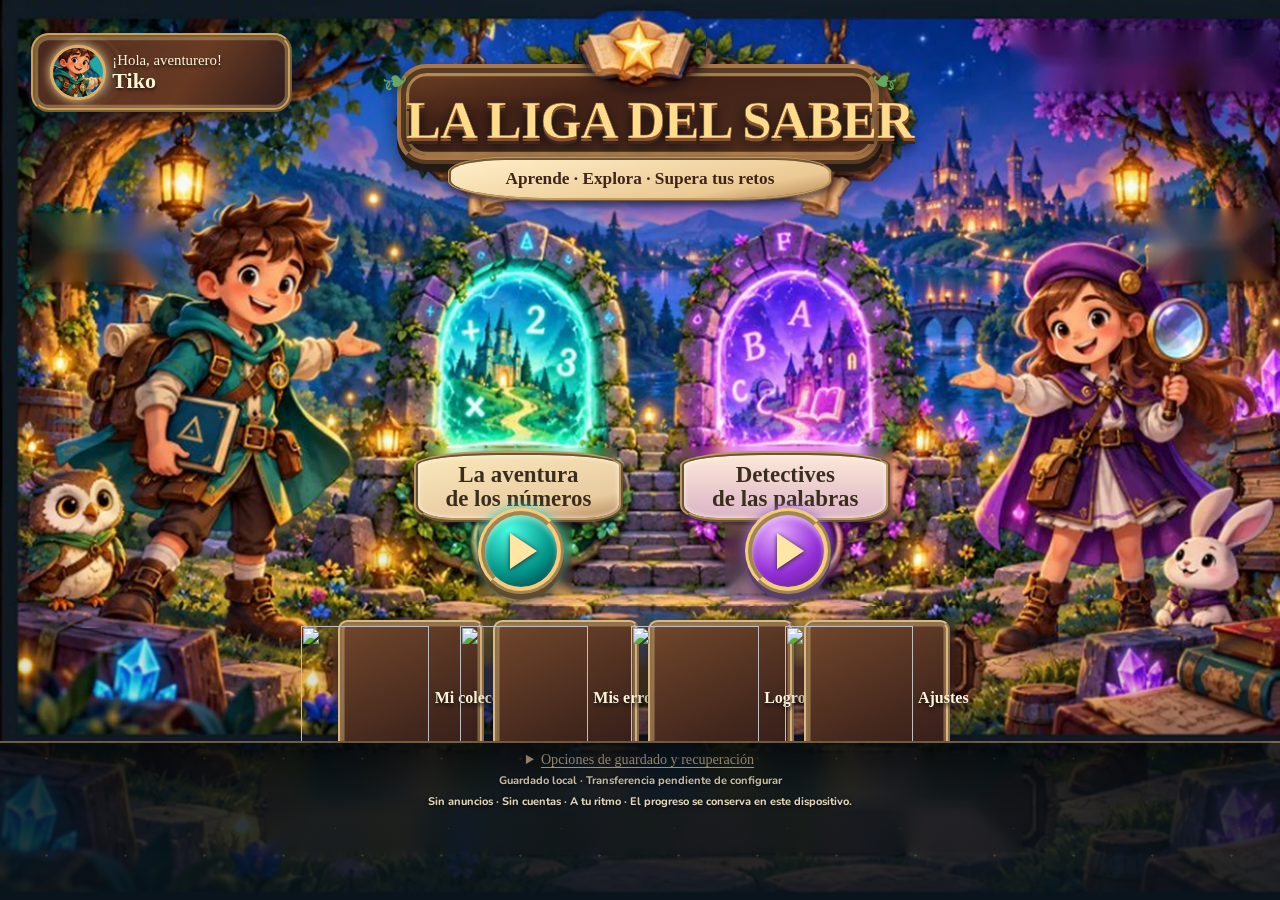
==== commit 3d0ca544: "feat(portada): iconos del menú originales como recursos ornamentales accesibles" ====
--- a/index.html
+++ b/index.html
@@ -42,10 +42,10 @@
       </a>
     </nav>
     <nav class="cover-menu" aria-label="Opciones de La Liga del Saber">
-      <button type="button" data-liga-open="collection"><span aria-hidden="true">🧰</span><span>Mi colección</span></button>
-      <button type="button" data-liga-open="errors"><span aria-hidden="true">📜</span><span>Mis errores</span></button>
-      <button type="button" data-liga-open="progress"><span aria-hidden="true">🏆</span><span>Logros</span></button>
-      <button type="button" data-liga-open="settings"><span aria-hidden="true">⚙️</span><span>Ajustes</span></button>
+      <button type="button" data-liga-open="collection"><img src="./assets/portada/icon-coleccion.webp" alt="" width="128" height="144" loading="lazy" decoding="async"><span>Mi colección</span></button>
+      <button type="button" data-liga-open="errors"><img src="./assets/portada/icon-errores.webp" alt="" width="128" height="144" loading="lazy" decoding="async"><span>Mis errores</span></button>
+      <button type="button" data-liga-open="progress"><img src="./assets/portada/icon-logros.webp" alt="" width="128" height="144" loading="lazy" decoding="async"><span>Logros</span></button>
+      <button type="button" data-liga-open="settings"><img src="./assets/portada/icon-ajustes.webp" alt="" width="128" height="144" loading="lazy" decoding="async"><span>Ajustes</span></button>
     </nav>
   </div>
 </section>
--- a/tema-aventura-v6.css
+++ b/tema-aventura-v6.css
@@ -422,169 +422,187 @@
  body.home-pixel .v4-portal-home .pixel-portal.lang::before{inset:17% 26% 15%;border-width:6px}
 }
 
-/* DIRECCIÓN ARTÍSTICA V7: tratamiento escenográfico sin otra hoja superpuesta.
- * Personajes y controles existentes permanecen intactos y funcionales. */
-:root{--liga-art-border:#ead39a;--liga-art-ink:#33271c;--liga-art-glow:#ffdf96}
-body.home-pixel{
- background-image:linear-gradient(#091426b5,#0e2536e8),url("./assets/escenarios/mapa-rpg-matematicas.svg");
- background-size:cover;background-position:center top;
-}
-body.home-pixel .pixel-hero.v4-portal-home{
- background-image:linear-gradient(180deg,#091b30a5 0%,#0a1a2c4b 52%,#0c1a24ec 100%),url("./assets/escenarios/mapa-rpg-matematicas.svg");
- background-size:cover;background-position:center 53%;
- border:7px ridge #e1bc82;box-shadow:inset 0 0 0 3px #fce9ba52,inset 0 0 120px #080c21a5,0 22px 50px #0009;
-}
-body.home-pixel .v4-portal-home .pixel-logo{
- border:7px ridge #e7bf79;border-radius:42px 42px 18px 18px;
- background:linear-gradient(160deg,#845839fa,#3d241efa 60%,#69412bee);
- box-shadow:inset 0 0 0 2px #ffdea980,inset 0 0 20px #f8c77133,0 7px 0 #291911,0 12px 34px #020712;
-}
-body.home-pixel .v4-portal-home .pixel-logo h1{font-size:clamp(2.2rem,4.7vw,5rem);text-shadow:0 2px 0 #ba7139,0 5px 0 #39241a,0 9px 14px #000d}
-body.home-pixel .v4-portal-home .pixel-logo::before{
- content:"✦   📖   ✦";display:block;color:#ffda7a;text-align:center;
- font-size:clamp(1.2rem,2vw,2rem);line-height:1.1;text-shadow:0 0 18px #ffd263
-}
-body.home-pixel .v4-portal-home .pixel-world-header{margin:18px 0 12px}
-body.home-pixel .v4-portal-home .pixel-world-header h2{text-shadow:0 4px 6px #061525,0 0 18px #ffda8270}
-body.home-pixel .v4-portal-home .pixel-world-grid{gap:clamp(22px,3vw,45px);padding:5px clamp(16px,2vw,32px) 10px}
-body.home-pixel .v4-portal-home .pixel-portal{
- position:relative;isolation:isolate;min-height:clamp(410px,39vw,515px);
- border:11px ridge #c9b590;border-radius:45% 45% 14px 14px / 27% 27% 14px 14px;
- background-image:linear-gradient(180deg,#0b293847,#0b29380b 52%,#091c2beb),url("./assets/escenarios/mapa-rpg-matematicas.svg");
- background-position:center center;background-size:cover;
- box-shadow:inset 0 0 0 5px #776346b0,inset 0 0 0 9px #fce3a653,inset 0 0 48px #1cf9cb82,0 0 25px #20e6d06b,0 14px 15px #06171e,0 23px 35px #000c;
- overflow:visible;
-}
-body.home-pixel .v4-portal-home .pixel-portal.lang{
- border-color:#c0a2cc;
- background-image:linear-gradient(180deg,#35134878,#26143e18 48%,#110e2ce8),url("./assets/escenarios/mapa-rpg-lengua.svg");
- box-shadow:inset 0 0 0 5px #715176c9,inset 0 0 0 9px #eaccff59,inset 0 0 43px #c66afb8a,0 0 24px #c581f87b,0 14px 15px #150c24,0 23px 35px #000b;
-}
-body.home-pixel .v4-portal-home .pixel-portal.math::before,
-body.home-pixel .v4-portal-home .pixel-portal.lang::before{
- inset:7px;border-width:6px;border-radius:45% 45% 12px 12px / 27% 27% 12px 12px;
- background:transparent;box-shadow:inset 0 0 0 2px #fff2c06e,inset 0 0 37px #7dfff363,0 0 16px #91f7e85d;
-}
-body.home-pixel .v4-portal-home .pixel-portal.lang::before{box-shadow:inset 0 0 0 2px #f7d6ff89,inset 0 0 45px #d19bfa8a,0 0 16px #cc85f878}
-body.home-pixel .v4-portal-home .pixel-portal::after{
- content:"✦  ✧  ✦";position:absolute;left:36%;top:23%;font-size:clamp(1.5rem,2.3vw,2.9rem);
- color:#90ffed;text-shadow:0 0 18px #34f7d9,0 0 24px #61f9e6;
-}
-body.home-pixel .v4-portal-home .pixel-portal.lang::after{color:#e1a6ff;text-shadow:0 0 21px #b66bff}
-body.home-pixel .v4-portal-home .pixel-portal-label{
- max-width:84%;margin-top:29px;border:3px solid #c99e69;border-radius:16px;
- background:linear-gradient(#69462f,#392821);color:#ffe7b5;
- box-shadow:inset 0 0 0 1px #ffecb03c,0 5px 8px #0006;
-}
-body.home-pixel .v4-portal-home .pixel-portal-art{
- left:-5%;bottom:42px;width:clamp(140px,21vw,290px);height:clamp(225px,30vw,395px);max-height:none;
- filter:drop-shadow(0 15px 17px #000c) drop-shadow(0 0 18px #47e8e164);
-}
-body.home-pixel .v4-portal-home .pixel-portal.lang .pixel-portal-art{
- right:-5%;left:auto;filter:drop-shadow(0 15px 17px #000c) drop-shadow(0 0 18px #d28afd77)
-}
-body.home-pixel .v4-portal-home .pixel-portal-footer,
-body.home-pixel .v4-portal-home .pixel-portal.lang .pixel-portal-footer{
- z-index:5;width:min(61%,293px);min-height:160px;align-self:flex-end;padding:13px 11px;
- border:5px ridge #c59b61;border-radius:17px;
- background:linear-gradient(#fff5d8fb,#dabe91f5);box-shadow:inset 0 0 0 2px #fff8e496,0 5px 0 #65492a,0 13px 25px #000b
-}
-body.home-pixel .v4-portal-home .pixel-portal.lang .pixel-portal-footer{background:linear-gradient(#faf0e5f9,#dbc0e8f5);border-color:#bf99ca}
-body.home-pixel .v4-portal-home .pixel-portal-footer h3{color:#2e211a;font-size:clamp(1.07rem,1.8vw,1.48rem);text-shadow:none}
-body.home-pixel .v4-portal-home .pixel-portal-footer p{color:#463326}
-body.home-pixel .pixel-home-menu{max-width:1130px;margin-top:20px}
-body.home-pixel .pixel-home-menu button:not(:disabled){border:4px ridge #c99a58;box-shadow:inset 0 0 0 1px #ffe9ac80,0 5px 0 #24180d,0 10px 18px #0009}
-body.game.pixel-game .stage-map-picture::after{
- content:"";position:absolute;inset:0;pointer-events:none;
- background:linear-gradient(90deg,#001b3066 0%,transparent 20%,transparent 80%,#08122b77),linear-gradient(0deg,#09142788,transparent 23%);
-}
-body.game.pixel-game .stage-map-progress strong{background:linear-gradient(#765334,#462e27);border:3px solid #dec185}
-body.game.pixel-game .stage-artscape{border:6px ridge #dab989;border-radius:20px;box-shadow:0 12px 35px #0009,inset 0 0 28px #ffdd7b3d}
-body.game.pixel-game .stage-node .stage-orb{
- background:radial-gradient(circle at 31% 25%,#fdf0b7,#966e3d 52%,#4d3531);
- border:5px ridge #e9cb93;box-shadow:inset 0 0 8px #fff2cf79,0 6px 0 #443124,0 0 18px #f3cc8559;
-}
-body.game.pixel-game .stage-completed .stage-orb{background:radial-gradient(circle at 30% 20%,#a3ffe9,#11896a 62%,#074f55);border-color:#fff0a9}
-body.game.lang-game.pixel-game .stage-completed .stage-orb{background:radial-gradient(circle at 30% 20%,#e7bfff,#8150bf 62%,#492879)}
-body.game.pixel-game .stage-active .stage-orb{background:radial-gradient(circle at 30% 20%,#d8fff1,#009f96 63%,#176173)}
-body.game.lang-game.pixel-game .stage-active .stage-orb{background:radial-gradient(circle at 30% 20%,#f6d7ff,#b660df 63%,#653a91)}
-body.game.pixel-game .stage-node-name{
- border:3px ridge #c39e69;border-radius:10px;
- background:linear-gradient(#fff7e1,#ebce99);color:#31261f;box-shadow:0 4px 0 #694a30,0 8px 13px #1015238c;
-}
-body.game.pixel-game .stage-road-base{stroke:#fcdb92;stroke-width:9;stroke-dasharray:3 15;opacity:.94;filter:drop-shadow(0 0 8px #efbe63)}
-body.game.pixel-game .stage-road-done{stroke:#fff8be;stroke-width:8;stroke-dasharray:4 15}
-body.game.pixel-game .mission-stage{
- background-image:linear-gradient(115deg,#061529d4,#102839cc),url("./assets/escenarios/mapa-rpg-matematicas.svg");
- border:6px ridge #c9a173;box-shadow:inset 0 0 0 2px #f7d99c52,0 14px 37px #0008
-}
-body.game.lang-game.pixel-game .mission-stage{
- background-image:linear-gradient(115deg,#110f2bdd,#32224ac8),url("./assets/escenarios/mapa-rpg-lengua.svg")
-}
-body.game.pixel-game .mission-pane,
-body.game.pixel-game .mission-interaction{
- border:5px ridge #d6ab74;
- background:linear-gradient(145deg,#fff8e7,#f6e6c4 62%,#e8c999);
- box-shadow:inset 0 0 0 3px #fff9ec,0 6px 0 #765235,0 17px 25px #0006
-}
-body.game.pixel-game .mission-pane .q-title{font-size:clamp(1.3rem,2.6vw,1.85rem);line-height:1.34}
-.pixel-dialog:has(.pixel-album-layout){
- background:linear-gradient(90deg,#1c2730ee,#231f2af0),repeating-linear-gradient(0deg,#5b392a 0 13px,#40271d 13px 19px,#76503b 19px 23px);
- border:7px ridge #cfa368;
-}
-.pixel-dialog:has(.pixel-album-layout) .pixel-modal-head h2{text-shadow:0 2px 2px #35230e,0 0 15px #f2d18a55}
-.pixel-album-layout{background:linear-gradient(90deg,#0000,#d0ad6a0d,#0000);border-radius:12px}
-.pixel-album-sidebar,.pixel-album-main{background:repeating-linear-gradient(0deg,#38271f 0 13px,#503626 13px 17px,#342420 17px 24px);border-color:#c39a65}
-.pixel-album-main .pixel-card-tile{background:linear-gradient(#61482e,#1d2928);border-color:#d5b77d}
-.pixel-album-detail{background:linear-gradient(#fff0cc,#dbbd87);border:5px ridge #b88955}
-@media(max-width:900px){
- body.home-pixel .v4-portal-home .pixel-world-grid{padding:5px 1px 12px;gap:14px}
- body.home-pixel .v4-portal-home .pixel-portal{min-height:390px;border-width:7px}
- body.home-pixel .v4-portal-home .pixel-portal-art{width:35%;left:0;height:250px;bottom:60px}
- body.home-pixel .v4-portal-home .pixel-portal.lang .pixel-portal-art{right:0}
-}
-@media(max-width:700px){
- body.home-pixel .pixel-hero.v4-portal-home{padding:16px 10px 20px}
- body.home-pixel .v4-portal-home .pixel-portal{min-height:360px;border-width:6px}
- body.home-pixel .v4-portal-home .pixel-portal-art{max-height:230px;width:36%;bottom:60px}
- body.home-pixel .v4-portal-home .pixel-portal-footer,
- body.home-pixel .v4-portal-home .pixel-portal.lang .pixel-portal-footer{min-height:152px;width:61%;padding:11px 9px}
- body.home-pixel .v4-portal-home .pixel-portal-label{margin-top:12px}
- body.game.pixel-game .stage-node-name{font-size:.74rem}
- body.game.pixel-game .mission-stage{background-size:auto 100%}
+
+/* PORTADA V8 · Escena ilustrada derivada de la referencia aprobada.
+ * Este bloque afecta exclusivamente a index.html (body.home-cover-v8).
+ * La ilustración es decorativa. Enlaces, rótulos y controles son HTML semántico. */
+body.home-cover-v8{
+ --cover-wood:#4b271d;--cover-gold:#e9bd75;--cover-cream:#fff0ce;
+ margin:0;background-color:#080f21;
+ background-image:linear-gradient(0deg,#08131bde,#08131b8a),url("./assets/portada/escenario.webp");
+ background-position:center;background-size:cover;min-height:100svh;overflow-x:clip;
+}
+body.home-cover-v8 .homepage{width:100%;max-width:none;margin:0 auto;padding:0 0 14px;display:flex;flex-direction:column;align-items:center;gap:0}
+body.home-cover-v8 .fantasy-cover{
+ width:min(100vw,calc(100svh * 824 / 477));max-width:2560px;
+ aspect-ratio:824/477;position:relative;isolation:isolate;overflow:hidden;
+ box-shadow:0 0 0 2px #dbb47577,0 22px 60px #000b;
+}
+body.home-cover-v8 .fantasy-scene{
+ position:relative;width:100%;height:100%;isolation:isolate;
+ background:url("./assets/portada/escenario.webp") center/100% 100% no-repeat;
+ container-type:inline-size;
+}
+body.home-cover-v8 .cover-sky-magic{
+ position:absolute;inset:0;pointer-events:none;z-index:0;
+ background:radial-gradient(ellipse at 50% 35%,#8cb7ff0e,transparent 52%),
+ linear-gradient(180deg,#070b2508 0%,transparent 55%,#120d1d2a);
+}
+body.home-cover-v8 .cover-welcome{
+ position:absolute;z-index:8;left:2.4%;top:4.5%;width:20.4%;height:10.6%;
+ display:flex;align-items:center;gap:3%;padding:.6% 1.2%;
+ border:0.35cqw ridge #ce9f58;border-radius:1.4cqw;
+ background:linear-gradient(125deg,#4c2a1de8,#693a24f5 60%,#2c1a19ef);
+ box-shadow:inset 0 0 0 .25cqw #ffdd9952,0 .6cqw 1.2cqw #0d10257e;
+ color:#fff7d7;text-shadow:0 .16cqw .24cqw #23130e;
+}
+body.home-cover-v8 .cover-avatar{
+ flex:0 0 25%;aspect-ratio:1;border-radius:50%;overflow:hidden;
+ border:.3cqw solid #e0ad68;background:#23a6a6;
+ box-shadow:0 0 .8cqw #ffe09e;
+}
+body.home-cover-v8 .cover-avatar img{width:100%;height:100%;object-fit:cover;object-position:50% 15%;transform:scale(1.85) translateY(14%)}
+body.home-cover-v8 .cover-welcome>span:last-child{min-width:0;display:flex;flex-direction:column;gap:.1cqw}
+body.home-cover-v8 .cover-welcome small{font:500 1.16cqw/1.05 Georgia,serif;white-space:nowrap}
+body.home-cover-v8 .cover-welcome strong{font:900 1.72cqw/1.05 Georgia,serif}
+body.home-cover-v8 .cover-heading{
+ position:absolute;z-index:7;left:31%;top:8.6%;width:38%;height:13.5%;
+ display:grid;place-items:center;
+ border:.75cqw ridge #ac7747;border-radius:2.3cqw;
+ background:linear-gradient(170deg,#6b3e23 0%,#422217 33%,#48291c 72%,#6c3820);
+ box-shadow:inset 0 0 0 .25cqw #f7cc798a,0 .6cqw 0 #241b16,0 1cqw 1.9cqw #0009;
+}
+body.home-cover-v8 .cover-heading::before,
+body.home-cover-v8 .cover-heading::after{
+ content:"❧";position:absolute;top:-18%;font-size:2.6cqw;color:#66a85e;text-shadow:0 0 1cqw #112d15;
+}
+body.home-cover-v8 .cover-heading::before{left:-5%;transform:rotate(-26deg)}
+body.home-cover-v8 .cover-heading::after{right:-5%;transform:scaleX(-1) rotate(-26deg)}
+body.home-cover-v8 .cover-book{
+ position:absolute;z-index:2;top:-82%;left:37%;width:27%;height:auto;
+ filter:drop-shadow(0 .35cqw .4cqw #140e16a9)
+}
+body.home-cover-v8 .cover-heading h1{
+ position:relative;z-index:3;margin:1.0cqw 0 0;
+ color:#ffdd8c;font:900 clamp(1.2rem,4.12cqw,7rem)/1 Georgia,"Times New Roman",serif;
+ white-space:nowrap;letter-spacing:-.07cqw;text-align:center;
+ -webkit-text-stroke:.045cqw #86502a;
+ text-shadow:0 .22cqw 0 #8b522e,0 .45cqw 0 #3c271e,0 .65cqw 1cqw #03070c;
+}
+body.home-cover-v8 .cover-slogan{
+ position:absolute;z-index:7;left:35%;top:21.2%;width:30%;height:5.9%;
+ display:grid;place-items:center;margin:0;
+ background:linear-gradient(170deg,#ffefc9,#ebc993 75%,#b38657);
+ border:.26cqw ridge #c69c63;border-radius:15% 15% 27% 27% / 35% 35% 47% 47%;
+ box-shadow:0 .35cqw .5cqw #251526a1;
+ color:#3e241a;font:900 1.35cqw/1.15 Georgia,serif;text-align:center;white-space:nowrap;
+}
+body.home-cover-v8 .cover-art-characters{position:absolute;inset:0;z-index:4;pointer-events:none}
+body.home-cover-v8 .cover-character,.home-cover-v8 .cover-pet{position:absolute;width:auto;height:auto;object-fit:contain;filter:drop-shadow(0 1cqw .5cqw #07152880)}
+body.home-cover-v8 .cover-tiko{left:7.65%;top:24.53%;width:25.72%;height:63.1%}
+body.home-cover-v8 .cover-nara{left:69.54%;top:29.35%;width:29.49%;height:58.7%}
+body.home-cover-v8 .cover-owl{left:1.8%;top:67.5%;width:9.5%;height:17.2%}
+body.home-cover-v8 .cover-rabbit{right:1.8%;top:69.4%;width:9.9%;height:18.3%}
+body.home-cover-v8 .cover-portals{position:absolute;inset:0;z-index:3;pointer-events:none}
+body.home-cover-v8 .cover-portal{
+ position:absolute;display:block;pointer-events:auto;isolation:isolate;
+ width:21%;height:53.5%;color:#39231c;text-decoration:none;
+ border-radius:45% 45% 15% 15% / 28% 28% 14% 14%;
+ outline-offset:.4cqw;transition:filter .18s ease,transform .18s ease;
+}
+body.home-cover-v8 .cover-portal-math{left:30%;top:28.3%}
+body.home-cover-v8 .cover-portal-lang{left:50.85%;top:28.3%}
+body.home-cover-v8 .cover-portal>img{position:absolute;inset:0;display:block;width:100%;height:100%;object-fit:fill;pointer-events:none}
+body.home-cover-v8 .cover-portal-title{
+ position:absolute;z-index:2;left:11%;right:11%;top:61.0%;height:17.8%;
+ display:grid;place-items:center;text-align:center;
+ font:900 1.79cqw/1.05 Georgia,serif;color:#3b2d1e;
+ background:linear-gradient(170deg,#fae8bd 0%,#e9cba0 74%,#b58a5c);
+ border:.32cqw ridge #bd9860;border-radius:40% 40% 18% 18% / 20% 20% 24% 24%;
+ box-shadow:inset 0 0 .4cqw #fff8ed,0 .23cqw .3cqw #20182799;
+}
+body.home-cover-v8 .cover-portal-lang .cover-portal-title{background:linear-gradient(#fde8d9,#dbb4c6)}
+body.home-cover-v8 .cover-portal-play{
+ position:absolute;z-index:3;left:35%;bottom:3%;width:32%;aspect-ratio:1;
+ display:grid;place-items:center;border-radius:50%;
+ background:radial-gradient(circle at 35% 22%,#4afde5,#008e83 62%,#075054 85%);
+ border:.6cqw ridge #f5cc7b;
+ box-shadow:inset 0 .3cqw .4cqw #e9ffdc7c,0 .45cqw 0 #624a30,0 .5cqw 1cqw #11172b9e,0 0 .9cqw #4cfae3;
+}
+body.home-cover-v8 .cover-portal-lang .cover-portal-play{background:radial-gradient(circle at 35% 22%,#e5abff,#922dd6 60%,#542275);box-shadow:inset 0 .3cqw .4cqw #f7e3ff95,0 .45cqw 0 #594068,0 .5cqw 1cqw #11172b9e,0 0 .9cqw #bf80ff}
+body.home-cover-v8 .cover-triangle{width:0;height:0;border-top:1.45cqw solid transparent;border-bottom:1.45cqw solid transparent;border-left:2.15cqw solid #ffe6a5;margin-left:.45cqw;filter:drop-shadow(0 .12cqw .2cqw #222)}
+body.home-cover-v8 .cover-portal:hover{filter:brightness(1.12) saturate(1.05);transform:translateY(-.5cqw)}
+body.home-cover-v8 .cover-portal:active{transform:translateY(.3cqw)}
+body.home-cover-v8 .cover-portal:focus-visible{outline:.5cqw solid #fffbe6;filter:brightness(1.17);z-index:8}
+body.home-cover-v8 .cover-menu{
+ position:absolute;z-index:9;left:26.4%;top:83.7%;width:47.8%;height:9.7%;
+ display:grid;grid-template-columns:repeat(4,minmax(0,1fr));gap:1.5%;
+}
+body.home-cover-v8 .cover-menu button{
+ display:flex;align-items:center;justify-content:center;gap:4%;min-width:0;
+ padding:1.3% 3%;border:.36cqw ridge #e0b87f;border-radius:.75cqw;
+ color:#fff5d9;background:linear-gradient(155deg,#71462b,#43271d 65%,#2f1a19);
+ box-shadow:inset 0 0 0 .2cqw #f7d58a5d,0 .4cqw 0 #271719,0 .75cqw 1.3cqw #050915a8;
+ text-shadow:0 .2cqw .3cqw #171013;
+ font:800 1.25cqw/1.1 Georgia,serif;white-space:nowrap;cursor:pointer;
+ transition:transform .16s ease,filter .16s ease;
+}
+body.home-cover-v8 .cover-menu button span:first-child{font-size:2.3cqw;line-height:1.1;flex:0 0 auto}
+body.home-cover-v8 .cover-menu button:hover{filter:brightness(1.18);transform:translateY(-.2cqw)}
+body.home-cover-v8 .cover-menu button:active{transform:translateY(.25cqw)}
+body.home-cover-v8 .cover-menu button:focus-visible{outline:.45cqw solid #fff6bc;outline-offset:.3cqw}
+body.home-cover-v8 .cover-secondary{width:min(940px,94vw);margin:9px auto 1px;text-align:center;color:#ead8ae;font:500 .83rem/1.4 Georgia,serif}
+body.home-cover-v8 .cover-secondary summary{cursor:pointer;text-decoration:underline;text-underline-offset:3px}
+body.home-cover-v8 .cover-secondary-actions{display:flex;justify-content:center;gap:7px;flex-wrap:wrap;margin:8px auto}
+body.home-cover-v8 .cover-secondary-actions button{
+ padding:8px 12px;background:#3b322b;color:#d3c8b3;border:1px solid #a78b60;border-radius:8px
+}
+body.home-cover-v8 .cover-secondary-actions button:disabled{opacity:.62;cursor:not-allowed}
+body.home-cover-v8 #liga-sync-status,body.home-cover-v8 .pixel-home-footer{
+ margin:2px auto 3px;padding:0 10px;text-align:center;color:#f5e8c3;
+ font-size:clamp(.65rem,.85vw,.83rem);text-shadow:0 1px 4px #020715;
+}
+@media(max-width:850px) and (orientation:portrait){
+ body.home-cover-v8 .fantasy-cover{width:100%;max-width:none;aspect-ratio:auto;min-height:1030px;overflow:hidden}
+ body.home-cover-v8 .fantasy-scene{
+  min-height:1030px;height:1030px;container-type:normal;
+  background-image:linear-gradient(180deg,#0c1742aa 0%,#0b1c4385 55%,#101624c7),url("./assets/portada/escenario.webp");
+  background-size:cover;background-position:center;
+ }
+ body.home-cover-v8 .cover-welcome{left:3%;top:8px;width:40%;height:51px;padding:4px;border-width:2px;border-radius:9px}
+ body.home-cover-v8 .cover-avatar{border-width:2px}
+ body.home-cover-v8 .cover-welcome small{font-size:clamp(.55rem,1.5vw,.75rem)}
+ body.home-cover-v8 .cover-welcome strong{font-size:clamp(.87rem,2.6vw,1.1rem)}
+ body.home-cover-v8 .cover-heading{left:8%;top:88px;width:84%;height:74px;border-width:5px;border-radius:16px;box-shadow:0 6px 0 #25140f,0 12px 22px #0008}
+ body.home-cover-v8 .cover-heading h1{font-size:clamp(1.5rem,5.8vw,2.55rem);letter-spacing:-.04em;-webkit-text-stroke:.25px #86502a;text-shadow:0 2px #86502a,0 4px #261814}
+ body.home-cover-v8 .cover-book{top:-38px;width:88px;left:calc(50% - 44px)}
+ body.home-cover-v8 .cover-heading::before,body.home-cover-v8 .cover-heading::after{font-size:22px}
+ body.home-cover-v8 .cover-slogan{left:10%;top:165px;width:80%;height:33px;border-width:2px;border-radius:10px;font-size:clamp(.75rem,2.5vw,1rem);white-space:normal}
+ body.home-cover-v8 .cover-portals{inset:0}
+ body.home-cover-v8 .cover-portal{width:52%;height:289px;border-radius:90px 90px 20px 20px}
+ body.home-cover-v8 .cover-portal-math{left:41%;top:226px}
+ body.home-cover-v8 .cover-portal-lang{left:7%;top:545px}
+ body.home-cover-v8 .cover-portal-title{top:60%;height:18%;font-size:clamp(.93rem,3.3vw,1.25rem);border-width:3px;border-radius:20px}
+ body.home-cover-v8 .cover-portal-play{border-width:5px;box-shadow:0 5px 0 #65472e,0 0 16px #8afff4}
+ body.home-cover-v8 .cover-triangle{border-top:15px solid transparent;border-bottom:15px solid transparent;border-left:22px solid #ffe6a5;margin-left:5px}
+ body.home-cover-v8 .cover-portal:hover{transform:translateY(-3px)}
+ body.home-cover-v8 .cover-character{object-fit:contain}
+ body.home-cover-v8 .cover-tiko{left:-7%;top:225px;width:61%;height:305px}
+ body.home-cover-v8 .cover-nara{left:43%;top:536px;width:66%;height:302px}
+ body.home-cover-v8 .cover-owl{left:2%;top:463px;width:24%;height:90px}
+ body.home-cover-v8 .cover-rabbit{right:3%;top:780px;width:21%;height:90px}
+ body.home-cover-v8 .cover-menu{left:4%;top:873px;width:92%;height:118px;gap:8px;grid-template-columns:repeat(2,minmax(0,1fr));grid-template-rows:repeat(2,minmax(0,1fr))}
+ body.home-cover-v8 .cover-menu button{font-size:clamp(.83rem,2.9vw,1rem);border-width:3px;border-radius:10px;gap:7px}
+ body.home-cover-v8 .cover-menu button span:first-child{font-size:clamp(1.2rem,5vw,2rem)}
+}
+@media(max-width:370px) and (orientation:portrait){
+ body.home-cover-v8 .cover-heading h1{font-size:1.46rem}
+ body.home-cover-v8 .cover-portal{width:55%}
+ body.home-cover-v8 .cover-portal-math{left:40%}
+ body.home-cover-v8 .cover-portal-title{font-size:.94rem}
 }
 @media(prefers-reduced-motion:reduce){
- body.home-pixel .pixel-portal::before,body.game.pixel-game .stage-active .stage-orb{animation:none!important}
-}
-
-/* Aprovechamiento de escritorio y jerarquía visual: evita vistas encogidas */
-@media(min-width:900px){
- body.home-pixel .homepage{width:min(98vw,2050px);max-width:2050px}
- body.home-pixel .pixel-hero.v4-portal-home{min-height:clamp(740px,86vh,1060px)}
- body.home-pixel .v4-portal-home .pixel-world-chooser{max-width:min(1350px,93%)}
- body.home-pixel .v4-portal-home .pixel-portal{min-height:clamp(460px,43vw,595px)}
- body.home-pixel .v4-portal-home .pixel-portal-art{width:clamp(195px,19vw,335px);height:clamp(300px,31vw,450px);max-height:none}
- body.game.pixel-game .game-container{width:min(97vw,2140px);max-width:2140px}
- body.game.pixel-game .stage-gameworld{width:100%;max-width:2050px;padding:20px 24px 25px}
- body.game.pixel-game .stage-artscape{aspect-ratio:16/9.5}
- body.game.pixel-game .stage-node{width:clamp(132px,10.4%,184px)}
- body.game.pixel-game .stage-node-name{font-size:clamp(.76rem,1vw,1.05rem);line-height:1.22}
- body.game.pixel-game .stage-orb{width:clamp(68px,5.6vw,94px);height:clamp(68px,5.6vw,94px)}
- body.game.pixel-game .stage-guide img{width:clamp(118px,11vw,175px);max-height:195px;filter:drop-shadow(0 12px 10px #000c) drop-shadow(0 0 13px #fff0a73a)}
- body.game.pixel-game .stage-map-progress{margin:0 0 10px}
- body.game.pixel-game .map-voyage-intro{max-width:1440px;padding:22px 32px}
- body.game.pixel-game .mission-stage{max-width:1950px;min-height:590px;padding:30px}
- body.game.pixel-game .mission-layout{gap:26px}
- body.game.pixel-game .mission-pane,body.game.pixel-game .mission-interaction{padding:clamp(18px,1.7vw,32px)}
- body.game.pixel-game .quest-hero{min-height:430px}
-}
-@media(min-width:900px) and (max-width:1290px){
- body.game.pixel-game .stage-node{width:clamp(105px,10.5%,145px)}
- body.game.pixel-game .stage-node-name{font-size:.76rem}
- body.game.pixel-game .stage-guide img{width:118px}
- body.home-pixel .v4-portal-home .pixel-portal{min-height:400px}
-}
-@media(max-width:899px){
- body.game.pixel-game .stage-gameworld{width:100%}
- body.game.pixel-game .stage-node .stage-orb{width:clamp(59px,8.5vw,77px);height:clamp(59px,8.5vw,77px)}
-}
+ body.home-cover-v8 *,body.home-cover-v8 *::before,body.home-cover-v8 *::after{
+  animation:none!important;transition:none!important;scroll-behavior:auto!important
+ }
+}
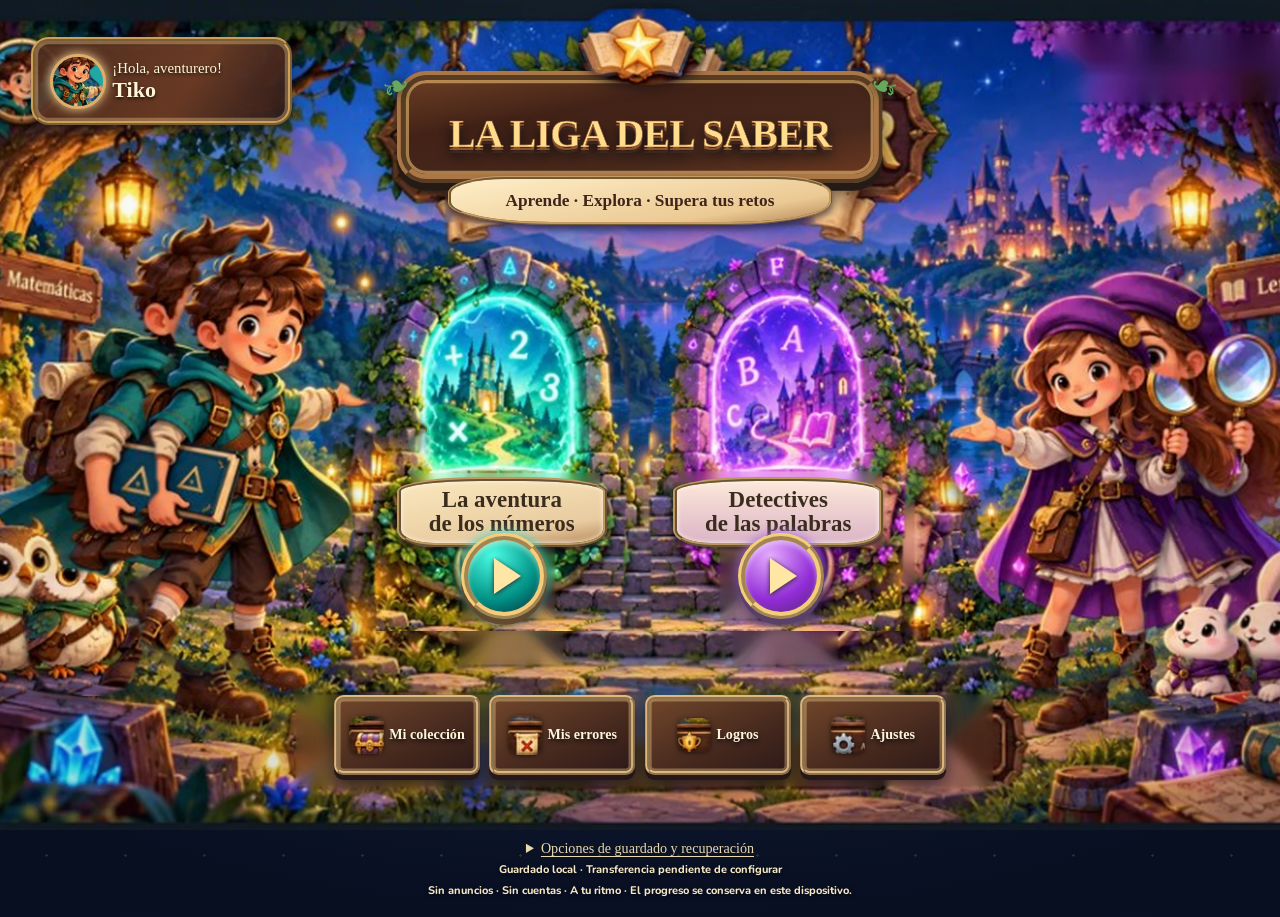
==== commit 677894c6: "feat(cartas): cargar inventario compartido y estilos de colección" ====
--- a/index.html
+++ b/index.html
@@ -7,7 +7,7 @@
 <link rel="icon" type="image/svg+xml" href="./assets/favicon.svg">
 <link rel="manifest" href="./manifest.webmanifest">
 <title>La Liga del Saber · El bosque mágico</title>
-<link rel="stylesheet" href="./estilos.css"><link rel="stylesheet" href="./visual.css"><link rel="stylesheet" href="./acabados.css"><link rel="stylesheet" href="./tema-pixel.css"><link rel="stylesheet" href="./mejora-v2.css"><link rel="stylesheet" href="./tema-ilustrado-v3.css"><link rel="stylesheet" href="./tema-fantasia-v4.css"><link rel="stylesheet" href="./tema-aventura-v6.css">
+<link rel="stylesheet" href="./estilos.css"><link rel="stylesheet" href="./visual.css"><link rel="stylesheet" href="./acabados.css"><link rel="stylesheet" href="./tema-pixel.css"><link rel="stylesheet" href="./mejora-v2.css"><link rel="stylesheet" href="./tema-ilustrado-v3.css"><link rel="stylesheet" href="./tema-fantasia-v4.css"><link rel="stylesheet" href="./tema-aventura-v6.css"><link rel="stylesheet" href="./cartas-coleccion.css">
 </head>
 <body class="home home-pixel home-cover-v8">
 <main class="homepage">
@@ -61,5 +61,5 @@
 <p id="liga-sync-status" class="liga-sync-status" role="status">Guardado local. Transferencia pendiente de configurar.</p>
 <footer class="pixel-home-footer">Sin anuncios · Sin cuentas · A tu ritmo · El progreso se conserva en este dispositivo.</footer>
 </main>
-<script src="./efectos.js"></script><script src="./datos-cartas.js"></script><script src="./coleccion.js"></script><script src="./sync-config.js"></script><script src="./sincronizacion.js"></script><script src="./pwa.js"></script>
+<script src="./efectos.js"></script><script src="./datos-cartas.js"></script><script src="./partida-local.js"></script><script src="./cartas-inventario.js"></script><script src="./coleccion.js"></script><script src="./sync-config.js"></script><script src="./sincronizacion.js"></script><script src="./pwa.js"></script>
 </body></html>
--- a/tema-aventura-v6.css
+++ b/tema-aventura-v6.css
@@ -345,6 +345,24 @@
  body.game.pixel-game .stage-artscape{height:2020px;min-height:2020px}
  body.game.pixel-game.lang-game .stage-artscape{height:2270px;min-height:2270px}
 }
+
+/* Horizontal compacta: conserva botones táctiles y permite desplazamiento vertical natural. */
+@media (min-width:700px) and (max-height:500px) and (orientation:landscape){
+ body.home-cover-v8 .fantasy-cover{height:max(520px,calc(100svh - 70px));min-height:520px;}
+ body.home-cover-v8 .cover-menu{min-height:48px}
+ body.home-cover-v8 .cover-welcome{min-height:48px}
+}
+/* Anchos ultrapanorámicos: el portal y los personajes respetan sus proporciones;
+   el recorte afecta exclusivamente a los extremos ambientales del fondo. */
+@media (min-aspect-ratio:21/10) and (min-width:1100px){
+ body.home-cover-v8 .fantasy-scene{background-position:center 52%;}
+ body.home-cover-v8 .cover-heading{top:6.5%}
+ body.home-cover-v8 .cover-slogan{top:20.1%}
+ body.home-cover-v8 .cover-portal-math,
+ body.home-cover-v8 .cover-portal-lang{top:27%}
+ body.home-cover-v8 .cover-menu{top:84%}
+}
+/* El cambio de tamaño no altera la ubicación de hitboxes: sólo cambia la caja del escenario. */
 @media(prefers-reduced-motion:reduce){
  body.home-pixel *,body.game.pixel-game *,.pixel-overlay-root *{animation:none!important;transition:none!important;scroll-behavior:auto!important}
 }
@@ -429,19 +447,24 @@
 body.home-cover-v8{
  --cover-wood:#4b271d;--cover-gold:#e9bd75;--cover-cream:#fff0ce;
  margin:0;background-color:#080f21;
- background-image:linear-gradient(0deg,#08131bde,#08131b8a),url("./assets/portada/escenario.webp");
+ /* El paisaje vive una sola vez en el lienzo, sin duplicación lateral. */
+ background-image:radial-gradient(ellipse 80% 65% at 50% 35%,#28355b 0%,#111b36 56%,#080f21 100%);
  background-position:center;background-size:cover;min-height:100svh;overflow-x:clip;
 }
 body.home-cover-v8 .homepage{width:100%;max-width:none;margin:0 auto;padding:0 0 14px;display:flex;flex-direction:column;align-items:center;gap:0}
 body.home-cover-v8 .fantasy-cover{
- width:min(100vw,calc(100svh * 824 / 477));max-width:2560px;
- aspect-ratio:824/477;position:relative;isolation:isolate;overflow:hidden;
- box-shadow:0 0 0 2px #dbb47577,0 22px 60px #000b;
+ /* Superficie única de borde a borde: ya no se limita el ancho al formato 824:477. */
+ width:100%;max-width:none;height:max(610px,calc(100svh - 70px));
+ aspect-ratio:auto;position:relative;isolation:isolate;overflow:hidden;
+ box-shadow:none;
 }
 body.home-cover-v8 .fantasy-scene{
  position:relative;width:100%;height:100%;isolation:isolate;
- background:url("./assets/portada/escenario.webp") center/100% 100% no-repeat;
- container-type:inline-size;
+ /* Recorte ambiental, nunca estiramiento. Las capas interactivas se adaptan por separado. */
+ background:url("./assets/portada/escenario.webp") center center/cover no-repeat;
+ container-type:size;
+ --portal-width:min(21cqw,36.3cqh);
+ --portal-gap:min(.3cqw,.6cqh);
 }
 body.home-cover-v8 .cover-sky-magic{
  position:absolute;inset:0;pointer-events:none;z-index:0;
@@ -449,7 +472,7 @@
  linear-gradient(180deg,#070b2508 0%,transparent 55%,#120d1d2a);
 }
 body.home-cover-v8 .cover-welcome{
- position:absolute;z-index:8;left:2.4%;top:4.5%;width:20.4%;height:10.6%;
+ position:absolute;z-index:8;left:2.4%;top:4.5%;width:min(20.4cqw,48cqh);height:10.6%;
  display:flex;align-items:center;gap:3%;padding:.6% 1.2%;
  border:0.35cqw ridge #ce9f58;border-radius:1.4cqw;
  background:linear-gradient(125deg,#4c2a1de8,#693a24f5 60%,#2c1a19ef);
@@ -466,7 +489,7 @@
 body.home-cover-v8 .cover-welcome small{font:500 1.16cqw/1.05 Georgia,serif;white-space:nowrap}
 body.home-cover-v8 .cover-welcome strong{font:900 1.72cqw/1.05 Georgia,serif}
 body.home-cover-v8 .cover-heading{
- position:absolute;z-index:7;left:31%;top:8.6%;width:38%;height:13.5%;
+ position:absolute;z-index:7;left:50%;transform:translateX(-50%);top:8.6%;width:min(38cqw,74cqh);height:13.5%;
  display:grid;place-items:center;
  border:.75cqw ridge #ac7747;border-radius:2.3cqw;
  background:linear-gradient(170deg,#6b3e23 0%,#422217 33%,#48291c 72%,#6c3820);
@@ -484,39 +507,40 @@
 }
 body.home-cover-v8 .cover-heading h1{
  position:relative;z-index:3;margin:1.0cqw 0 0;
- color:#ffdd8c;font:900 clamp(1.2rem,4.12cqw,7rem)/1 Georgia,"Times New Roman",serif;
- white-space:nowrap;letter-spacing:-.07cqw;text-align:center;
+ color:#ffdd8c;/* Caber dentro del rótulo incluso con zoom de navegador. */
+ font:900 clamp(1rem,min(3.12cqw,5.8cqh),5.2rem)/1 Georgia,"Times New Roman",serif;
+ width:97%;max-width:97%;white-space:nowrap;letter-spacing:-.065cqw;text-align:center;
  -webkit-text-stroke:.045cqw #86502a;
  text-shadow:0 .22cqw 0 #8b522e,0 .45cqw 0 #3c271e,0 .65cqw 1cqw #03070c;
 }
 body.home-cover-v8 .cover-slogan{
- position:absolute;z-index:7;left:35%;top:21.2%;width:30%;height:5.9%;
+ position:absolute;z-index:7;left:50%;transform:translateX(-50%);top:21.2%;width:min(30cqw,66cqh);height:5.9%;
  display:grid;place-items:center;margin:0;
  background:linear-gradient(170deg,#ffefc9,#ebc993 75%,#b38657);
  border:.26cqw ridge #c69c63;border-radius:15% 15% 27% 27% / 35% 35% 47% 47%;
  box-shadow:0 .35cqw .5cqw #251526a1;
- color:#3e241a;font:900 1.35cqw/1.15 Georgia,serif;text-align:center;white-space:nowrap;
+ color:#3e241a;font:900 min(1.35cqw,2.3cqh)/1.15 Georgia,serif;text-align:center;white-space:nowrap;
 }
 body.home-cover-v8 .cover-art-characters{position:absolute;inset:0;z-index:4;pointer-events:none}
 body.home-cover-v8 .cover-character,.home-cover-v8 .cover-pet{position:absolute;width:auto;height:auto;object-fit:contain;filter:drop-shadow(0 1cqw .5cqw #07152880)}
-body.home-cover-v8 .cover-tiko{left:7.65%;top:24.53%;width:25.72%;height:63.1%}
-body.home-cover-v8 .cover-nara{left:69.54%;top:29.35%;width:29.49%;height:58.7%}
-body.home-cover-v8 .cover-owl{left:1.8%;top:67.5%;width:9.5%;height:17.2%}
-body.home-cover-v8 .cover-rabbit{right:1.8%;top:69.4%;width:9.9%;height:18.3%}
+body.home-cover-v8 .cover-tiko{left:7.65%;top:24.53%;width:min(25.72cqw,44cqh);height:63.1%}
+body.home-cover-v8 .cover-nara{left:min(69.54%,calc(50% + 47cqh));top:29.35%;width:min(29.49cqw,52cqh);height:58.7%}
+body.home-cover-v8 .cover-owl{left:1.8%;top:67.5%;width:min(9.5cqw,17cqh);height:17.2%}
+body.home-cover-v8 .cover-rabbit{right:1.8%;top:69.4%;width:min(9.9cqw,17cqh);height:18.3%}
 body.home-cover-v8 .cover-portals{position:absolute;inset:0;z-index:3;pointer-events:none}
 body.home-cover-v8 .cover-portal{
  position:absolute;display:block;pointer-events:auto;isolation:isolate;
- width:21%;height:53.5%;color:#39231c;text-decoration:none;
+ width:var(--portal-width);height:auto;aspect-ratio:519/765;color:#39231c;text-decoration:none;
  border-radius:45% 45% 15% 15% / 28% 28% 14% 14%;
  outline-offset:.4cqw;transition:filter .18s ease,transform .18s ease;
 }
-body.home-cover-v8 .cover-portal-math{left:30%;top:28.3%}
-body.home-cover-v8 .cover-portal-lang{left:50.85%;top:28.3%}
-body.home-cover-v8 .cover-portal>img{position:absolute;inset:0;display:block;width:100%;height:100%;object-fit:fill;pointer-events:none}
+body.home-cover-v8 .cover-portal-math{left:calc(50% - var(--portal-width) - var(--portal-gap));top:28.3%}
+body.home-cover-v8 .cover-portal-lang{left:calc(50% + var(--portal-gap));top:28.3%}
+body.home-cover-v8 .cover-portal>img{position:absolute;inset:0;display:block;width:100%;height:100%;object-fit:contain;pointer-events:none}
 body.home-cover-v8 .cover-portal-title{
  position:absolute;z-index:2;left:11%;right:11%;top:61.0%;height:17.8%;
  display:grid;place-items:center;text-align:center;
- font:900 1.79cqw/1.05 Georgia,serif;color:#3b2d1e;
+ font:900 min(1.79cqw,2.9cqh)/1.05 Georgia,serif;color:#3b2d1e;
  background:linear-gradient(170deg,#fae8bd 0%,#e9cba0 74%,#b58a5c);
  border:.32cqw ridge #bd9860;border-radius:40% 40% 18% 18% / 20% 20% 24% 24%;
  box-shadow:inset 0 0 .4cqw #fff8ed,0 .23cqw .3cqw #20182799;
@@ -535,7 +559,7 @@
 body.home-cover-v8 .cover-portal:active{transform:translateY(.3cqw)}
 body.home-cover-v8 .cover-portal:focus-visible{outline:.5cqw solid #fffbe6;filter:brightness(1.17);z-index:8}
 body.home-cover-v8 .cover-menu{
- position:absolute;z-index:9;left:26.4%;top:83.7%;width:47.8%;height:9.7%;
+ position:absolute;z-index:9;left:50%;transform:translateX(-50%);top:83.7%;width:min(47.8cqw,98cqh);height:9.7%;
  display:grid;grid-template-columns:repeat(4,minmax(0,1fr));gap:1.5%;
 }
 body.home-cover-v8 .cover-menu button{
@@ -544,10 +568,10 @@
  color:#fff5d9;background:linear-gradient(155deg,#71462b,#43271d 65%,#2f1a19);
  box-shadow:inset 0 0 0 .2cqw #f7d58a5d,0 .4cqw 0 #271719,0 .75cqw 1.3cqw #050915a8;
  text-shadow:0 .2cqw .3cqw #171013;
- font:800 1.25cqw/1.1 Georgia,serif;white-space:nowrap;cursor:pointer;
+ font:800 min(1.25cqw,1.7cqh)/1.1 Georgia,serif;white-space:nowrap;cursor:pointer;
  transition:transform .16s ease,filter .16s ease;
 }
-body.home-cover-v8 .cover-menu button span:first-child{font-size:2.3cqw;line-height:1.1;flex:0 0 auto}
+body.home-cover-v8 .cover-menu button span:first-child{font-size:min(2.3cqw,4cqh);line-height:1.1;flex:0 0 auto}
 body.home-cover-v8 .cover-menu button:hover{filter:brightness(1.18);transform:translateY(-.2cqw)}
 body.home-cover-v8 .cover-menu button:active{transform:translateY(.25cqw)}
 body.home-cover-v8 .cover-menu button:focus-visible{outline:.45cqw solid #fff6bc;outline-offset:.3cqw}
@@ -563,7 +587,7 @@
  font-size:clamp(.65rem,.85vw,.83rem);text-shadow:0 1px 4px #020715;
 }
 @media(max-width:850px) and (orientation:portrait){
- body.home-cover-v8 .fantasy-cover{width:100%;max-width:none;aspect-ratio:auto;min-height:1030px;overflow:hidden}
+ body.home-cover-v8 .fantasy-cover{width:100%;max-width:none;aspect-ratio:auto;height:auto;min-height:1030px;overflow:hidden}
  body.home-cover-v8 .fantasy-scene{
   min-height:1030px;height:1030px;container-type:normal;
   background-image:linear-gradient(180deg,#0c1742aa 0%,#0b1c4385 55%,#101624c7),url("./assets/portada/escenario.webp");
@@ -573,13 +597,13 @@
  body.home-cover-v8 .cover-avatar{border-width:2px}
  body.home-cover-v8 .cover-welcome small{font-size:clamp(.55rem,1.5vw,.75rem)}
  body.home-cover-v8 .cover-welcome strong{font-size:clamp(.87rem,2.6vw,1.1rem)}
- body.home-cover-v8 .cover-heading{left:8%;top:88px;width:84%;height:74px;border-width:5px;border-radius:16px;box-shadow:0 6px 0 #25140f,0 12px 22px #0008}
+ body.home-cover-v8 .cover-heading{left:8%;transform:none;top:88px;width:84%;height:74px;border-width:5px;border-radius:16px;box-shadow:0 6px 0 #25140f,0 12px 22px #0008}
  body.home-cover-v8 .cover-heading h1{font-size:clamp(1.5rem,5.8vw,2.55rem);letter-spacing:-.04em;-webkit-text-stroke:.25px #86502a;text-shadow:0 2px #86502a,0 4px #261814}
  body.home-cover-v8 .cover-book{top:-38px;width:88px;left:calc(50% - 44px)}
  body.home-cover-v8 .cover-heading::before,body.home-cover-v8 .cover-heading::after{font-size:22px}
- body.home-cover-v8 .cover-slogan{left:10%;top:165px;width:80%;height:33px;border-width:2px;border-radius:10px;font-size:clamp(.75rem,2.5vw,1rem);white-space:normal}
+ body.home-cover-v8 .cover-slogan{left:10%;transform:none;top:165px;width:80%;height:33px;border-width:2px;border-radius:10px;font-size:clamp(.75rem,2.5vw,1rem);white-space:normal}
  body.home-cover-v8 .cover-portals{inset:0}
- body.home-cover-v8 .cover-portal{width:52%;height:289px;border-radius:90px 90px 20px 20px}
+ body.home-cover-v8 .cover-portal{width:52%;height:289px;aspect-ratio:auto;border-radius:90px 90px 20px 20px}
  body.home-cover-v8 .cover-portal-math{left:41%;top:226px}
  body.home-cover-v8 .cover-portal-lang{left:7%;top:545px}
  body.home-cover-v8 .cover-portal-title{top:60%;height:18%;font-size:clamp(.93rem,3.3vw,1.25rem);border-width:3px;border-radius:20px}
@@ -591,7 +615,7 @@
  body.home-cover-v8 .cover-nara{left:43%;top:536px;width:66%;height:302px}
  body.home-cover-v8 .cover-owl{left:2%;top:463px;width:24%;height:90px}
  body.home-cover-v8 .cover-rabbit{right:3%;top:780px;width:21%;height:90px}
- body.home-cover-v8 .cover-menu{left:4%;top:873px;width:92%;height:118px;gap:8px;grid-template-columns:repeat(2,minmax(0,1fr));grid-template-rows:repeat(2,minmax(0,1fr))}
+ body.home-cover-v8 .cover-menu{left:4%;transform:none;top:873px;width:92%;height:118px;gap:8px;grid-template-columns:repeat(2,minmax(0,1fr));grid-template-rows:repeat(2,minmax(0,1fr))}
  body.home-cover-v8 .cover-menu button{font-size:clamp(.83rem,2.9vw,1rem);border-width:3px;border-radius:10px;gap:7px}
  body.home-cover-v8 .cover-menu button span:first-child{font-size:clamp(1.2rem,5vw,2rem)}
 }
@@ -606,3 +630,8 @@
   animation:none!important;transition:none!important;scroll-behavior:auto!important
  }
 }
+
+body.home-cover-v8 .cover-menu button img{display:block;width:min(2.7cqw,5cqh);height:min(3.1cqw,5.5cqh);flex:0 0 auto;object-fit:contain;filter:drop-shadow(0 .1cqw .2cqw #150c08)}
+@media(max-width:850px) and (orientation:portrait){
+ body.home-cover-v8 .cover-menu button img{width:31px;height:35px;max-width:24%;object-fit:contain}
+}
--- a/cartas-coleccion.css
+++ b/cartas-coleccion.css
@@ -0,0 +1,34 @@
+/* Complemento para la obtención de cartas. Respeta la estética visual existente. */
+.pixel-inventory-progress{display:flex;gap:12px;flex-wrap:wrap;justify-content:center;margin:16px 0;padding:10px;border:2px solid #ad9059;border-radius:14px;background:#162d31;color:#f7e5b4}
+.pixel-inventory-progress span{display:flex;align-items:center;gap:8px;padding:7px 12px;border-radius:10px;background:#2e4340;font-size:.9rem;font-weight:800}
+.pixel-inventory-progress strong{font-size:1.15rem;color:#ffdc88}
+.pixel-card-tile.pixel-card-pending{border-style:dashed;background:linear-gradient(150deg,#273136,#19242b);color:#d2dacd}
+.pixel-card-tile.pixel-card-pending .pixel-card-image{position:relative}
+.pixel-card-tile.pixel-card-pending .pixel-card-image img{filter:grayscale(1) brightness(.7)}
+.pixel-card-lock{position:absolute;inset:0;display:grid;place-items:center;font-size:clamp(1.35rem,3vw,2.2rem);text-shadow:0 3px 8px #000}
+.pixel-card-tile.pixel-card-pending .pixel-card-title{color:#d2d7d3}
+.pixel-card-tile.pixel-card-owned .pixel-card-image{box-shadow:inset 0 0 0 2px #ecd498}
+.pixel-unowned-detail img{width:min(190px,65%);height:auto;display:block;margin:12px auto;border-radius:9px}
+.pixel-inventory-warning{color:#fff1be;background:#6b3831;padding:11px 14px;border-radius:9px}
+.game .stage-card-earned{display:grid;justify-items:center;gap:9px;max-width:530px;margin:20px auto;padding:21px 18px;border:3px solid #d6a84f;border-radius:24px;background:linear-gradient(165deg,#123732,#1b3344 63%,#4a3645);box-shadow:0 8px 0 #1c2d2e,0 15px 29px #0004;color:#f9f0d4;animation:liga-card-reveal .65s cubic-bezier(.18,.82,.26,1.2) both}
+.game .stage-card-earned h2{margin:4px 0;font-family:Georgia,serif;font-size:clamp(1.22rem,3.1vw,1.7rem);color:#ffe8a0}
+.game .stage-card-earned h3{margin:0;font-family:Georgia,serif;font-size:clamp(1.25rem,3vw,1.6rem);color:#ffe8a0}
+.game .stage-card-earned img{display:block;width:clamp(145px,38vw,240px);height:auto;max-height:340px;object-fit:contain;border-radius:12px;filter:drop-shadow(0 10px 12px #0008);animation:liga-card-rise .85s ease-out both}
+.game .stage-card-earned p{font-size:.95rem;line-height:1.55;margin:1px 0;color:#f2ecd7;max-width:390px}
+.game .stage-card-earned .stage-card-rarity{font-weight:900;color:#ffda77}
+.game .stage-card-earned .stage-card-power-note{font-size:.82rem;color:#d7dddc}
+.game .stage-card-eyebrow{font-size:.85rem;font-weight:1000;letter-spacing:.12em;color:#fbe8a7}
+.game .stage-card-earned button{margin-top:9px;min-height:46px}
+.game .stage-card-warning{max-width:600px;margin:12px auto;padding:12px;border:2px solid #c85a49;border-radius:12px;background:#fff0de;color:#8b3128;font-weight:850}
+.game .stage-card-repeat{max-width:550px;margin:12px auto;font-weight:800}
+@keyframes liga-card-reveal{from{opacity:0;transform:translateY(18px) scale(.93)}to{opacity:1;transform:none}}
+@keyframes liga-card-rise{from{opacity:0;transform:translateY(22px) rotate(-5deg)}to{opacity:1;transform:none}}
+@media(max-width:700px){
+ .pixel-inventory-progress{justify-content:stretch;gap:6px}
+ .pixel-inventory-progress span{flex:1 1 130px;justify-content:center;font-size:.78rem;padding:8px}
+ .game .stage-card-earned{padding:16px 9px;margin:15px 2px}
+}
+@media(prefers-reduced-motion:reduce){
+ .game .stage-card-earned,.game .stage-card-earned img{animation:none!important}
+ .pixel-card-tile{transition:none!important}
+}
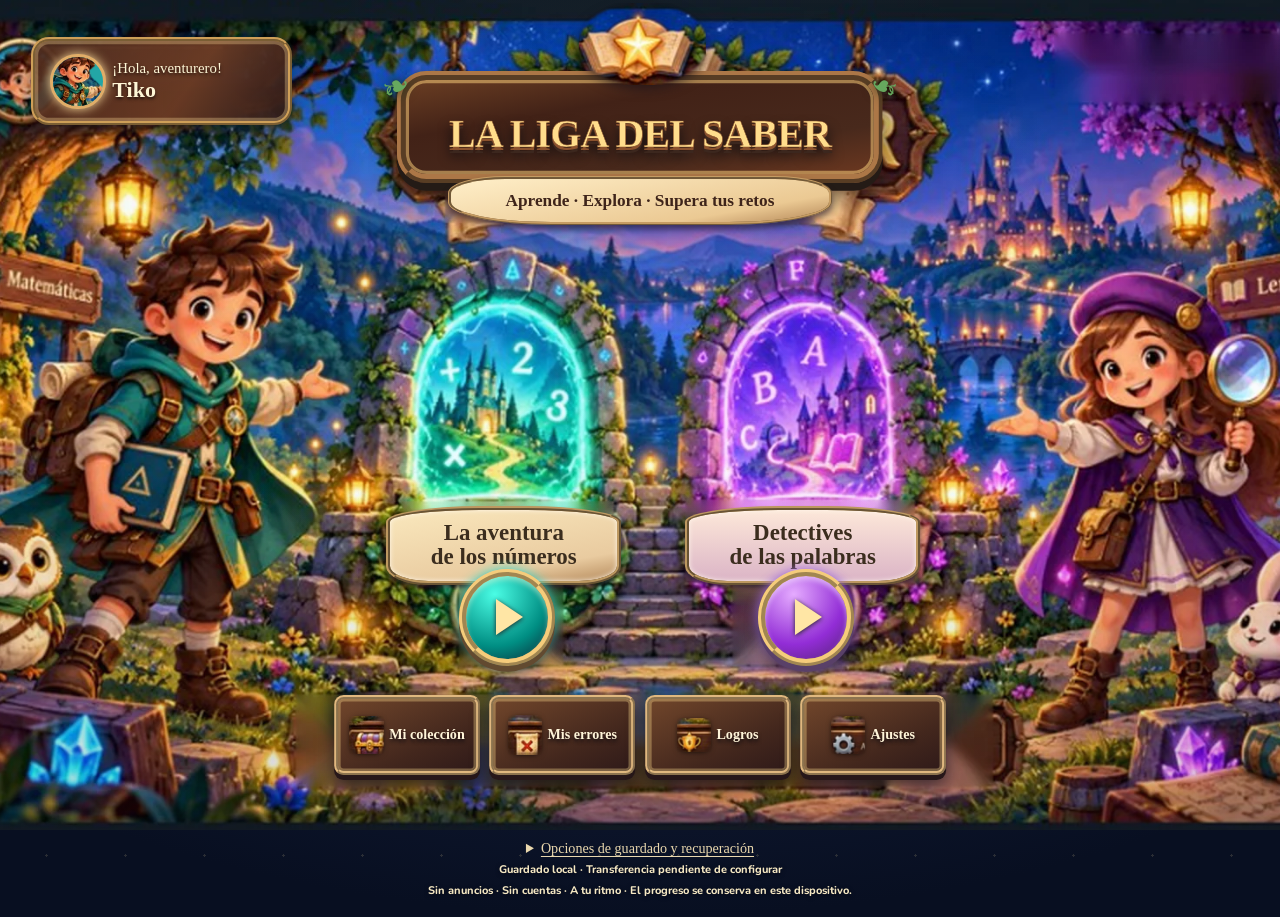
==== commit 6247ffe4: "feat(v11): activar tema pictorico interior sin alterar portada y scripts" ====
--- a/index.html
+++ b/index.html
@@ -7,7 +7,7 @@
 <link rel="icon" type="image/svg+xml" href="./assets/favicon.svg">
 <link rel="manifest" href="./manifest.webmanifest">
 <title>La Liga del Saber · El bosque mágico</title>
-<link rel="stylesheet" href="./estilos.css"><link rel="stylesheet" href="./visual.css"><link rel="stylesheet" href="./acabados.css"><link rel="stylesheet" href="./tema-pixel.css"><link rel="stylesheet" href="./mejora-v2.css"><link rel="stylesheet" href="./tema-ilustrado-v3.css"><link rel="stylesheet" href="./tema-fantasia-v4.css"><link rel="stylesheet" href="./tema-aventura-v6.css"><link rel="stylesheet" href="./cartas-coleccion.css">
+<link rel="stylesheet" href="./estilos.css"><link rel="stylesheet" href="./visual.css"><link rel="stylesheet" href="./acabados.css"><link rel="stylesheet" href="./tema-pixel.css"><link rel="stylesheet" href="./mejora-v2.css"><link rel="stylesheet" href="./tema-ilustrado-v3.css"><link rel="stylesheet" href="./tema-fantasia-v4.css"><link rel="stylesheet" href="./tema-aventura-v6.css"><link rel="stylesheet" href="./cartas-coleccion.css"><link rel="stylesheet" href="./salas-v11.css">
 </head>
 <body class="home home-pixel home-cover-v8">
 <main class="homepage">
--- a/tema-aventura-v6.css
+++ b/tema-aventura-v6.css
@@ -635,3 +635,38 @@
 @media(max-width:850px) and (orientation:portrait){
  body.home-cover-v8 .cover-menu button img{width:31px;height:35px;max-width:24%;object-fit:contain}
 }
+
+/* Alineación al arte real en paisaje panorámico. La ilustración de escenario
+   YA incluye protagonistas y portales: no deben dibujarse por duplicado.
+   La región HTML de cada enlace usa la misma geometría que background-size: cover. */
+@media (min-width:851px), (min-width:700px) and (orientation:landscape){
+ body.home-cover-v8 .fantasy-scene {
+   --background-w:max(100cqw,calc(100cqh * 824 / 477));
+   --background-h:max(100cqh,calc(100cqw * 477 / 824));
+   --background-x:calc((100cqw - var(--background-w)) / 2);
+   --background-y:calc((100cqh - var(--background-h)) / 2);
+ }
+ body.home-cover-v8 .cover-art-characters{display:none}
+ body.home-cover-v8 .cover-portal>img{visibility:hidden}
+ body.home-cover-v8 .cover-portal{
+   width:calc(var(--background-w) * .21);
+   height:calc(var(--background-h) * .535);
+   aspect-ratio:auto;
+ }
+ body.home-cover-v8 .cover-portal-math{
+   left:calc(var(--background-x) + var(--background-w) * .30);
+   top:calc(var(--background-y) + var(--background-h) * .283);
+ }
+ body.home-cover-v8 .cover-portal-lang{
+   left:calc(var(--background-x) + var(--background-w) * .5085);
+   top:calc(var(--background-y) + var(--background-h) * .283);
+ }
+ body.home-cover-v8 .cover-portal-title{font-size:min(1.79cqw,2.9cqh)}
+}
+
+/* En ultrapanorámico, la parte inferior de la fotografía se recorta.
+   Adelantar las etiquetas y los botones evita que el menú los tape. */
+@media (min-width:1100px) and (min-aspect-ratio:21/10) {
+ body.home-cover-v8 .cover-portal-title{top:51%;height:13%}
+ body.home-cover-v8 .cover-portal-play{bottom:18%;width:26%;left:37%}
+}
--- a/salas-v11.css
+++ b/salas-v11.css
@@ -0,0 +1,148 @@
+/* V11 — SALAS INTERIORES DE LA PORTADA, ALBUM Y AJUSTES
+ * Presentacion compartida en las tres paginas sin alterar las reglas.
+ * El escenario V10 y su distribucion NO son modificados.
+ */
+.pixel-overlay-root .pixel-modal-backdrop{background:#050b1ad9;backdrop-filter:blur(5px)}
+.pixel-overlay-root .pixel-dialog{
+ position:relative;isolation:isolate;overflow:auto;
+ border:6px ridge #cda465;border-radius:22px;
+ box-shadow:inset 0 0 0 3px #f0c77c40,0 12px 0 #251a1b,0 26px 70px #000e;
+ background:
+ radial-gradient(ellipse at 14% 4%,#e9bc7330,transparent 43%),
+ linear-gradient(135deg,#2e211edc,#1b2e31ec 43%,#392638e9),
+ url("./assets/arte-v4/bosque-magico.webp") center/cover;
+ color:#fff0d2;
+}
+.pixel-overlay-root .pixel-dialog::before{
+ content:"";position:absolute;pointer-events:none;inset:8px;border:1px solid #eed2a15e;border-radius:13px;z-index:0
+}
+.pixel-overlay-root .pixel-dialog > *{position:relative;z-index:1}
+.pixel-overlay-root .pixel-modal-head {
+ background:linear-gradient(160deg,#725037d9,#36221fd9 75%);
+ border:3px ridge #d0a56b;border-radius:15px;
+ box-shadow:inset 0 0 0 2px #ffe5ac53,0 6px 0 #281b1c,0 11px 20px #050915a0;
+ padding:14px 18px;margin-bottom:14px
+}
+.pixel-overlay-root .pixel-modal-head h2{
+ margin:2px 0 7px;font:900 clamp(1.65rem,3vw,2.7rem)/1.1 Georgia,serif;
+ color:#ffe5a1;text-shadow:0 2px #7b4926,0 5px 11px #0b0d1a
+}
+.pixel-overlay-root .pixel-modal-head p{color:#fff0d4;line-height:1.45}
+.pixel-overlay-root .pixel-dialog-close{
+ width:48px;min-width:48px;height:48px;min-height:48px;
+ border:3px ridge #e5c088;border-radius:50%;
+ background:radial-gradient(circle at 30% 15%,#88593c,#43221c);
+ color:#ffe2aa;box-shadow:0 4px 0 #211518;cursor:pointer
+}
+.pixel-overlay-root .pixel-inventory-progress {
+ border:3px ridge #d3a464;border-radius:14px;
+ background:linear-gradient(140deg,#553628ed,#2c3538ee);box-shadow:0 5px 0 #15141b;
+ color:#fff2cd
+}
+.pixel-overlay-root .pixel-inventory-progress span {
+ background:linear-gradient(155deg,#674632,#2e3432);border:1px solid #d1ad6a;color:#fff2cf
+}
+.pixel-overlay-root .pixel-album-layout {gap:clamp(8px,1.1vw,16px)}
+.pixel-overlay-root :is(.pixel-album-sidebar,.pixel-album-main,.pixel-album-detail) {
+ border:4px ridge #d0a56a;border-radius:15px;
+ box-shadow:inset 0 0 0 2px #f5d4a044,0 6px 0 #1f1518,0 15px 25px #050914a6
+}
+.pixel-overlay-root .pixel-album-sidebar {
+ background:linear-gradient(155deg,#75452e,#342326 75%);
+}
+.pixel-overlay-root .pixel-album-main {
+ background-image:
+ linear-gradient(180deg,#2e241bc7,#142734c7),
+ repeating-linear-gradient(0deg,transparent 0 220px,#cda36952 220px 229px,#30221e 229px 239px),
+ url("./assets/arte-v4/bosque-magico.webp");
+ background-size:cover,auto,cover;background-position:center;scrollbar-color:#bb8851 #281d21
+}
+.pixel-overlay-root .pixel-album-detail {
+ background:radial-gradient(ellipse at 50% 0,#fff7e6,#e4c797 80%);
+ color:#3d2b1d
+}
+.pixel-overlay-root .pixel-album-sidebar h3{color:#ffe6ac;font:900 1.08rem Georgia,serif}
+.pixel-overlay-root .pixel-album-actions button{
+ border:3px ridge #bd935f;border-radius:10px;
+ background:linear-gradient(#895b3a,#46291f);
+ color:#ffedc7;box-shadow:0 3px 0 #291b17;min-height:48px
+}
+.pixel-overlay-root .pixel-album-actions button[aria-pressed=true]{
+ background:linear-gradient(#ffedbb,#c99b55);color:#36271e
+}
+.pixel-overlay-root .pixel-card-tile {
+ border:3px ridge #c39c67;border-radius:12px;
+ background:linear-gradient(145deg,#47352e,#203336);
+ box-shadow:inset 0 0 0 1px #ffdeab4a,0 4px 0 #181717;
+ min-height:145px
+}
+.pixel-overlay-root .pixel-card-tile.pixel-card-pending{
+ background:linear-gradient(#34403b,#1e292f);border-style:solid
+}
+.pixel-overlay-root .pixel-card-tile:focus-visible{
+ outline:4px solid #fff2b7;outline-offset:3px
+}
+.pixel-overlay-root .pixel-album-detail .pixel-card-story{
+ border:3px ridge #bb9257;border-radius:14px;
+ background:linear-gradient(#fff8e6,#ebd3a9);box-shadow:inset 0 0 0 2px #fff9ed;
+ color:#3b2b22
+}
+.pixel-overlay-root .pixel-album-detail .pixel-card-flip{
+ border:4px ridge #ddbd85;border-radius:13px;
+ box-shadow:0 7px 13px #38251782;overflow:hidden
+}
+.pixel-overlay-root .pixel-album-empty{color:#3e2a20}
+.pixel-overlay-root .pixel-hub-choices {
+ border:3px ridge #c9a16a;padding:clamp(15px,3vw,36px);
+ border-radius:17px;background:
+ radial-gradient(ellipse at center,#fff0c71d,transparent 58%),
+ linear-gradient(145deg,#543329e8,#232834f5);
+ box-shadow:0 6px 0 #291b1c
+}
+.pixel-overlay-root .pixel-hub-choices a{
+ min-height:54px;border:3px ridge #d7b782;
+ background:linear-gradient(#69d5b2,#137a67);box-shadow:0 5px 0 #144a3d;
+ color:#fffcee;text-shadow:0 2px #13483f
+}
+.pixel-overlay-root .pixel-hub-choices .pixel-portal-purple{
+ background:linear-gradient(#d5b1ff,#7f4ea9);box-shadow:0 5px 0 #3b2555
+}
+.pixel-overlay-root .pixel-settings{
+ padding:clamp(16px,3vw,35px);border:3px ridge #cc9f68;border-radius:17px;
+ background:linear-gradient(155deg,#f9e9c8,#e6c694);color:#34251c;
+ box-shadow:inset 0 0 0 3px #fff4d1a2,0 6px 0 #4e3528;
+}
+.pixel-overlay-root .pixel-settings label{color:#38261a}
+.pixel-overlay-root .pixel-settings input[type=range]{accent-color:#276e68}
+.pixel-overlay-root .pixel-fantasy-btn{
+ border:3px ridge #d4b17d;border-radius:12px;
+ background:linear-gradient(145deg,#69d8bb,#0c796c);
+ color:#fffce9;min-height:48px;box-shadow:0 4px 0 #164842;
+}
+.pixel-overlay-root .pixel-fantasy-btn.pixel-btn-secondary{
+ background:linear-gradient(140deg,#fcdeaa,#c79558);color:#38291c;box-shadow:0 4px 0 #69452b
+}
+.pixel-overlay-root :is(a,button,input,summary):focus-visible{
+ outline:4px solid #fff5ad;outline-offset:4px
+}
+@media (max-width:950px){
+ .pixel-overlay-root .pixel-album-layout{grid-template-columns:minmax(145px,170px) minmax(0,1fr)}
+ .pixel-overlay-root .pixel-album-detail{grid-column:2}
+}
+@media (max-width:700px){
+ .pixel-overlay-root .pixel-dialog {border-width:3px;border-radius:14px;padding:9px}
+ .pixel-overlay-root .pixel-modal-head {padding:11px;border-width:2px}
+ .pixel-overlay-root .pixel-album-layout{grid-template-columns:minmax(0,1fr);gap:9px}
+ .pixel-overlay-root .pixel-album-sidebar,.pixel-overlay-root .pixel-album-main,.pixel-overlay-root .pixel-album-detail{grid-column:1}
+ .pixel-overlay-root .pixel-album-sidebar{padding:10px}
+ .pixel-overlay-root .pixel-album-sidebar .pixel-album-actions{display:grid;grid-template-columns:repeat(2,minmax(0,1fr))}
+ .pixel-overlay-root .pixel-album-main{max-height:65dvh;overflow:auto}
+ .pixel-overlay-root .pixel-album-main .pixel-album-grid{grid-template-columns:repeat(2,minmax(0,1fr))}
+ .pixel-overlay-root .pixel-inventory-progress{gap:6px}
+ .pixel-overlay-root .pixel-inventory-progress span{flex:1 1 120px;padding:7px}
+}
+@media (prefers-reduced-motion:reduce){
+ .pixel-overlay-root *, .pixel-overlay-root *::before,.pixel-overlay-root *::after{
+ transition:none!important;animation:none!important
+ }
+}
